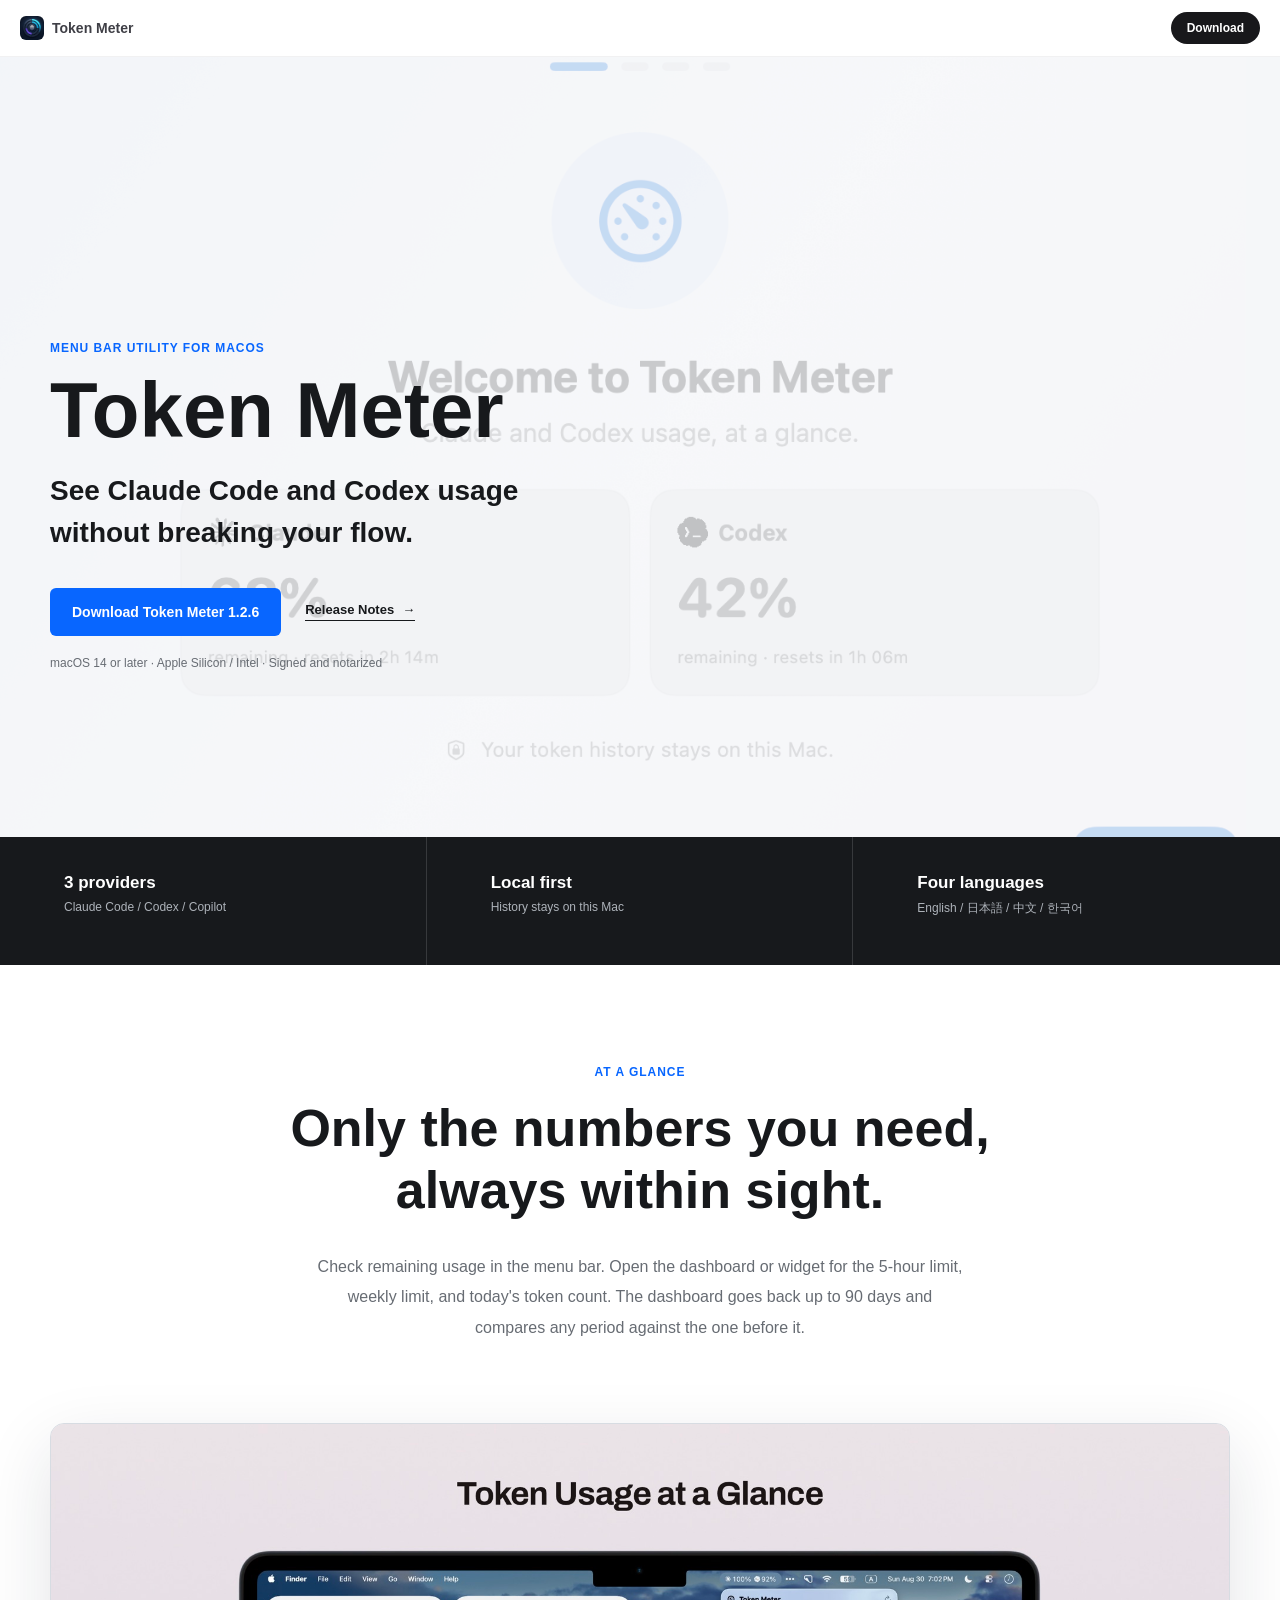
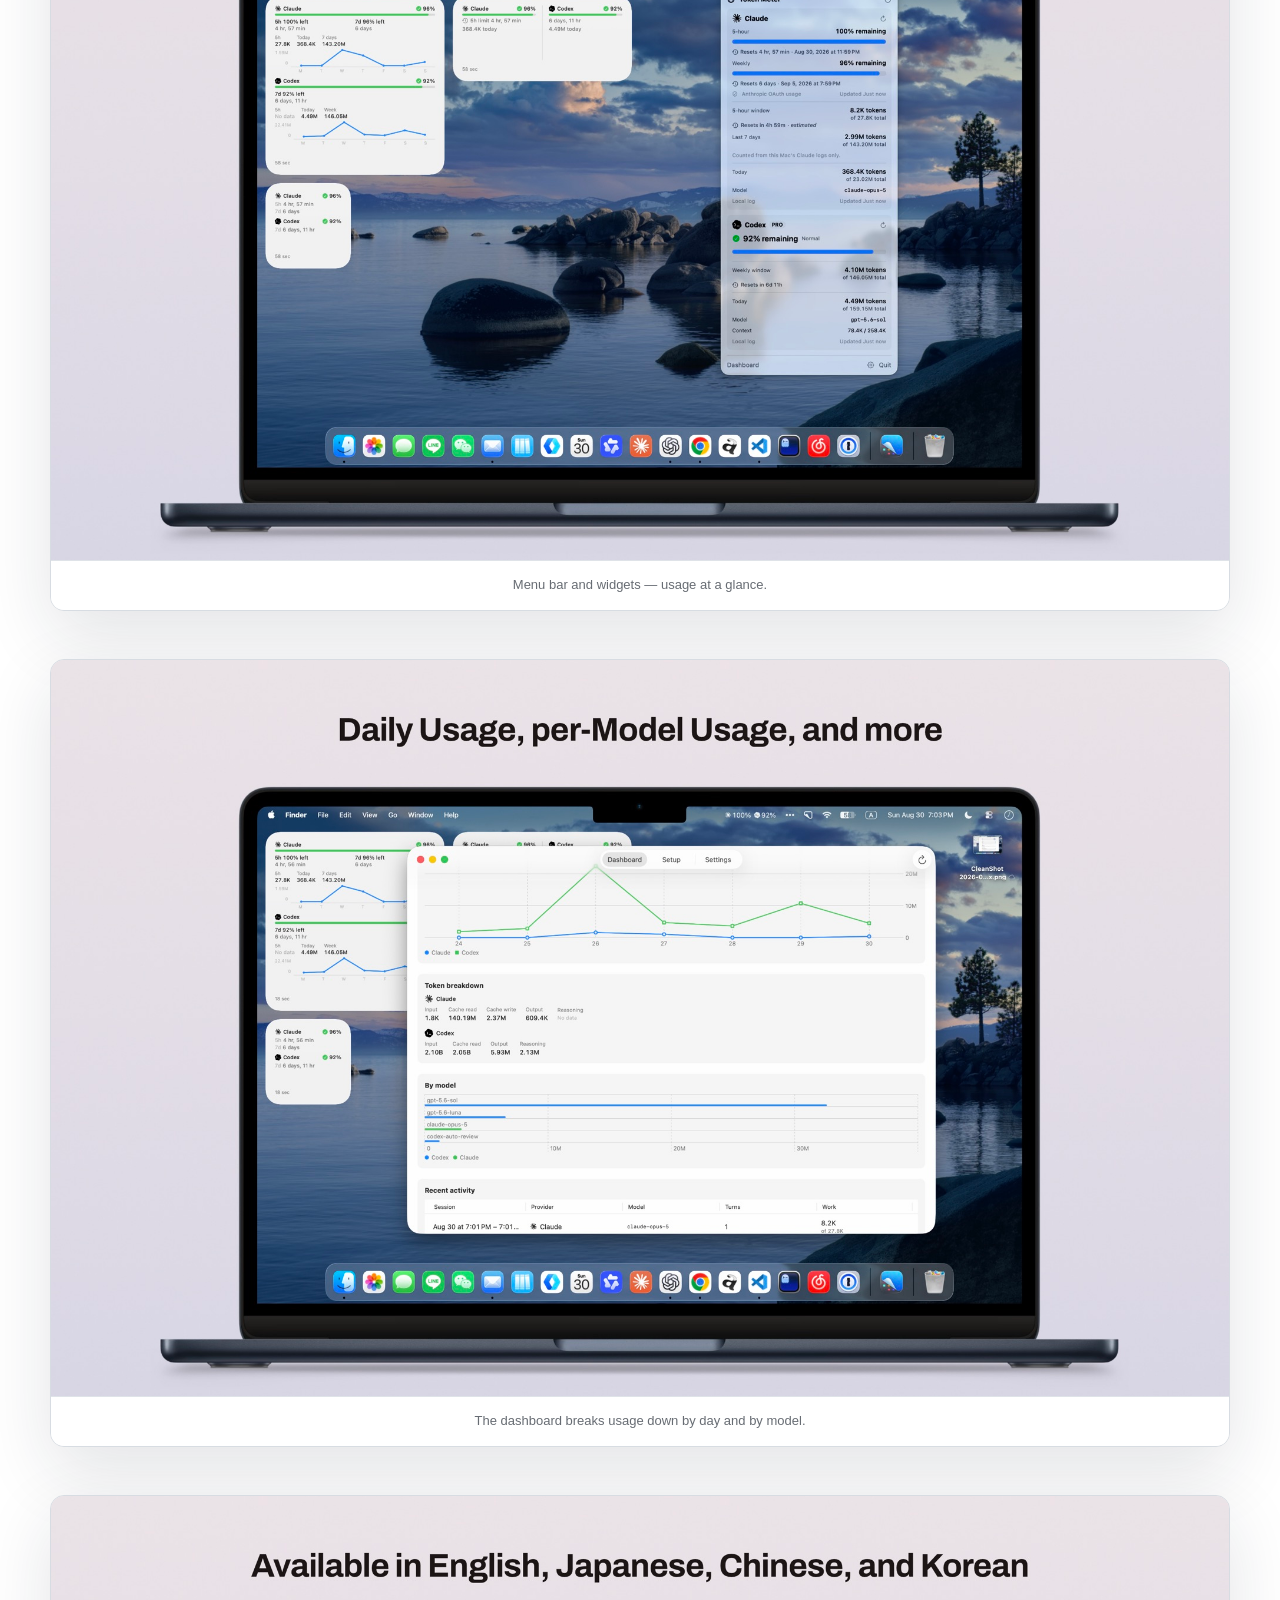
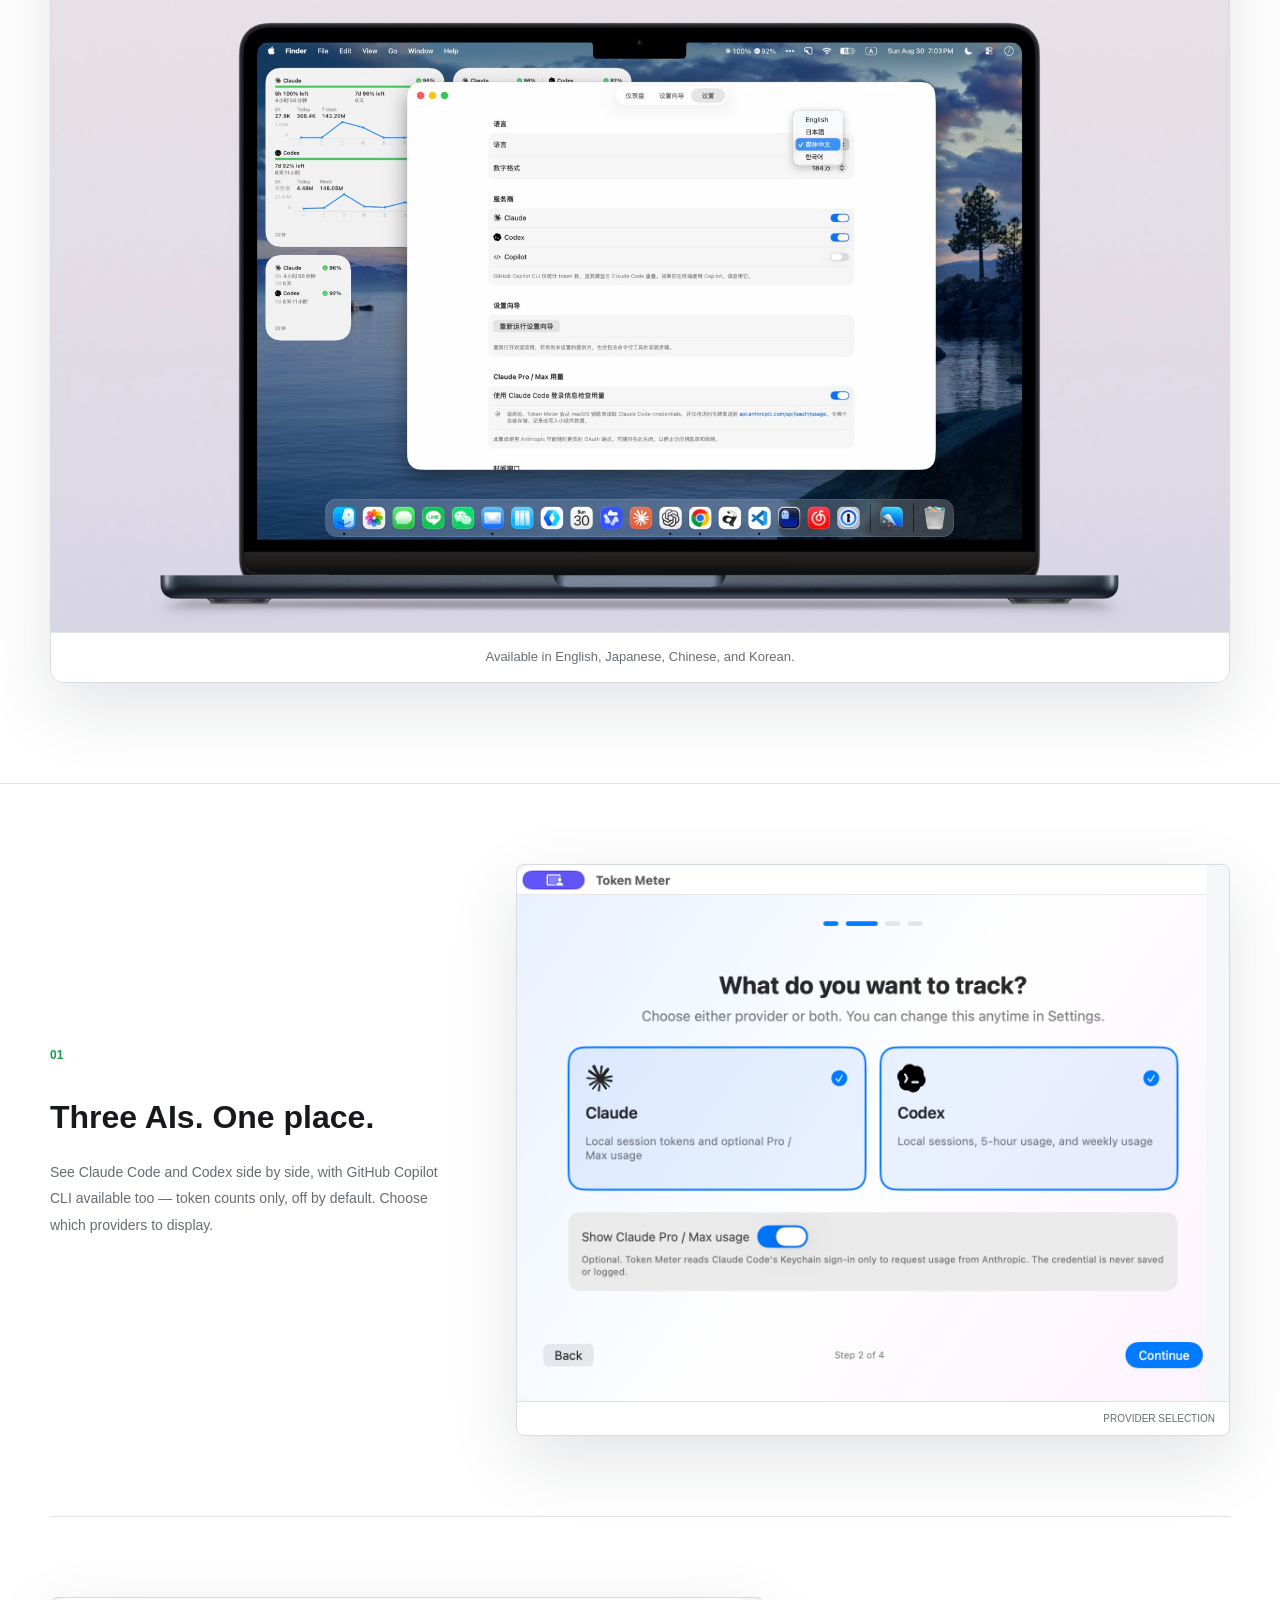
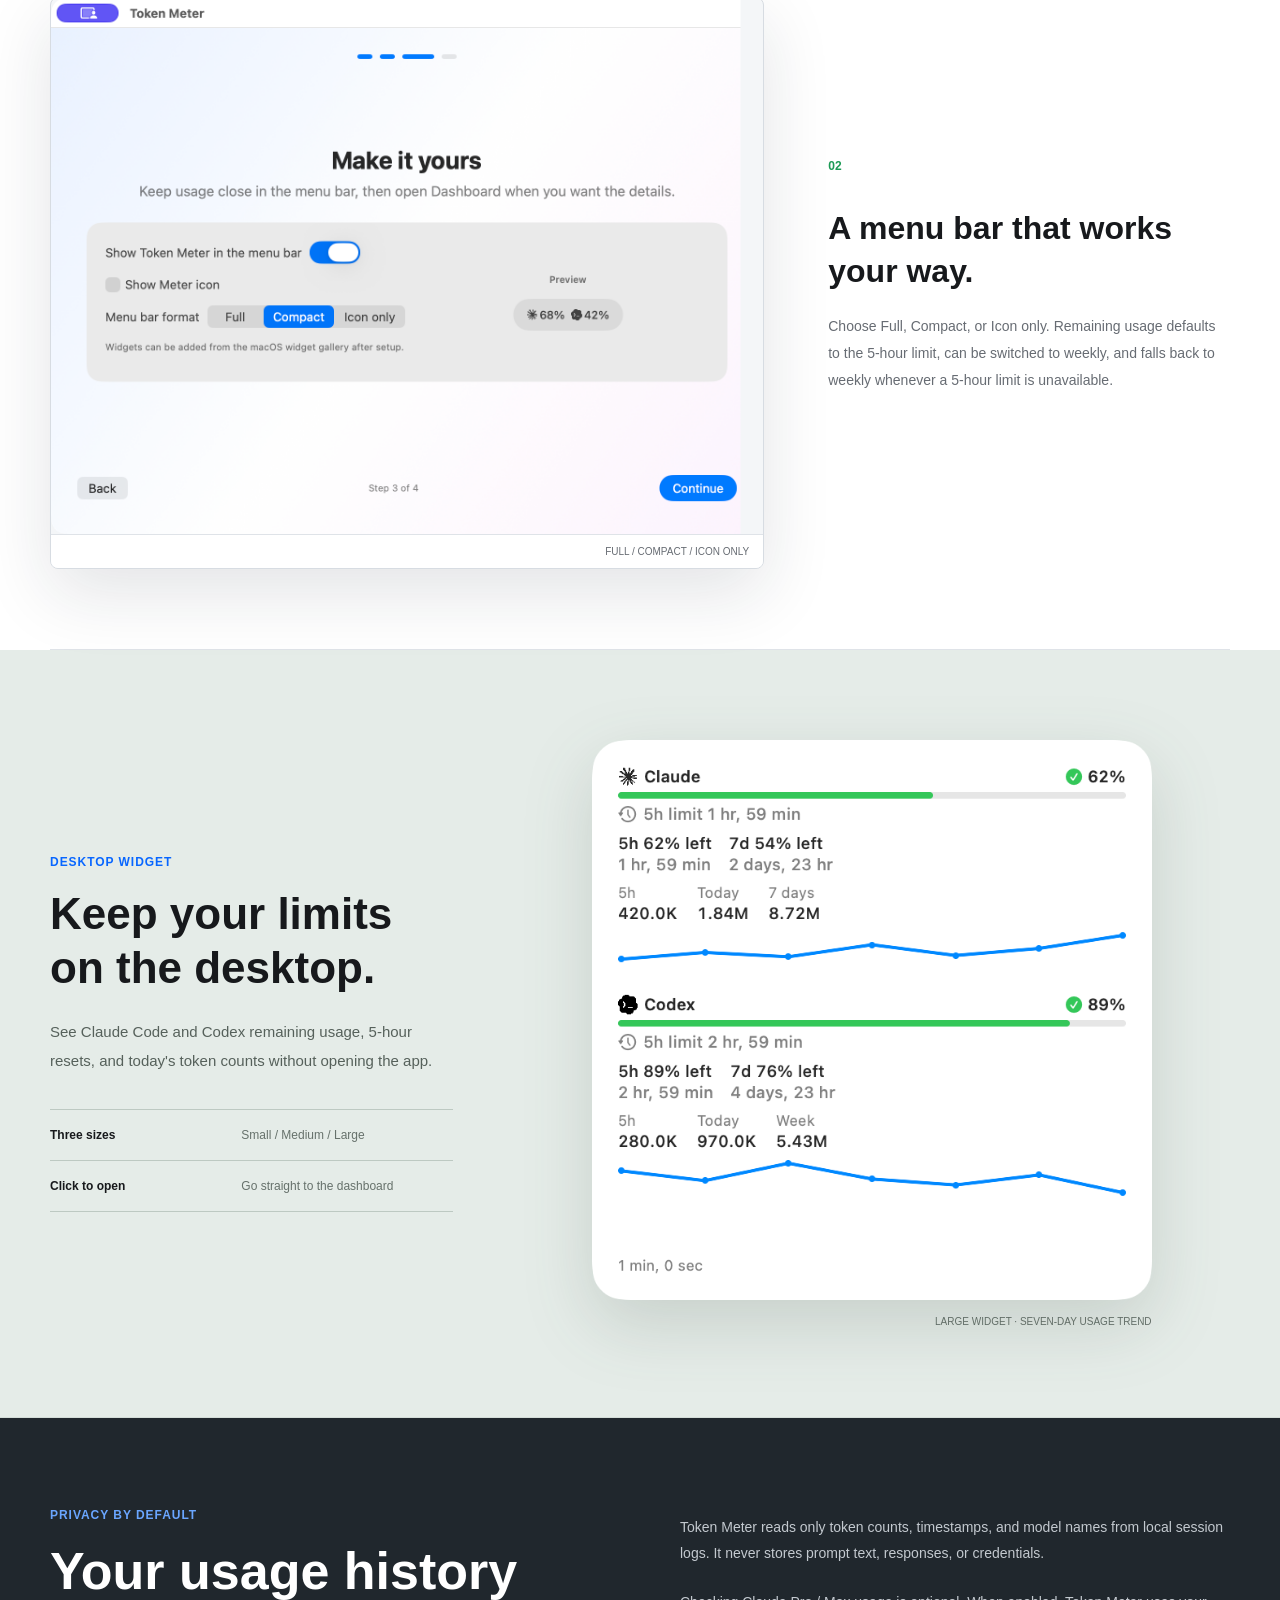
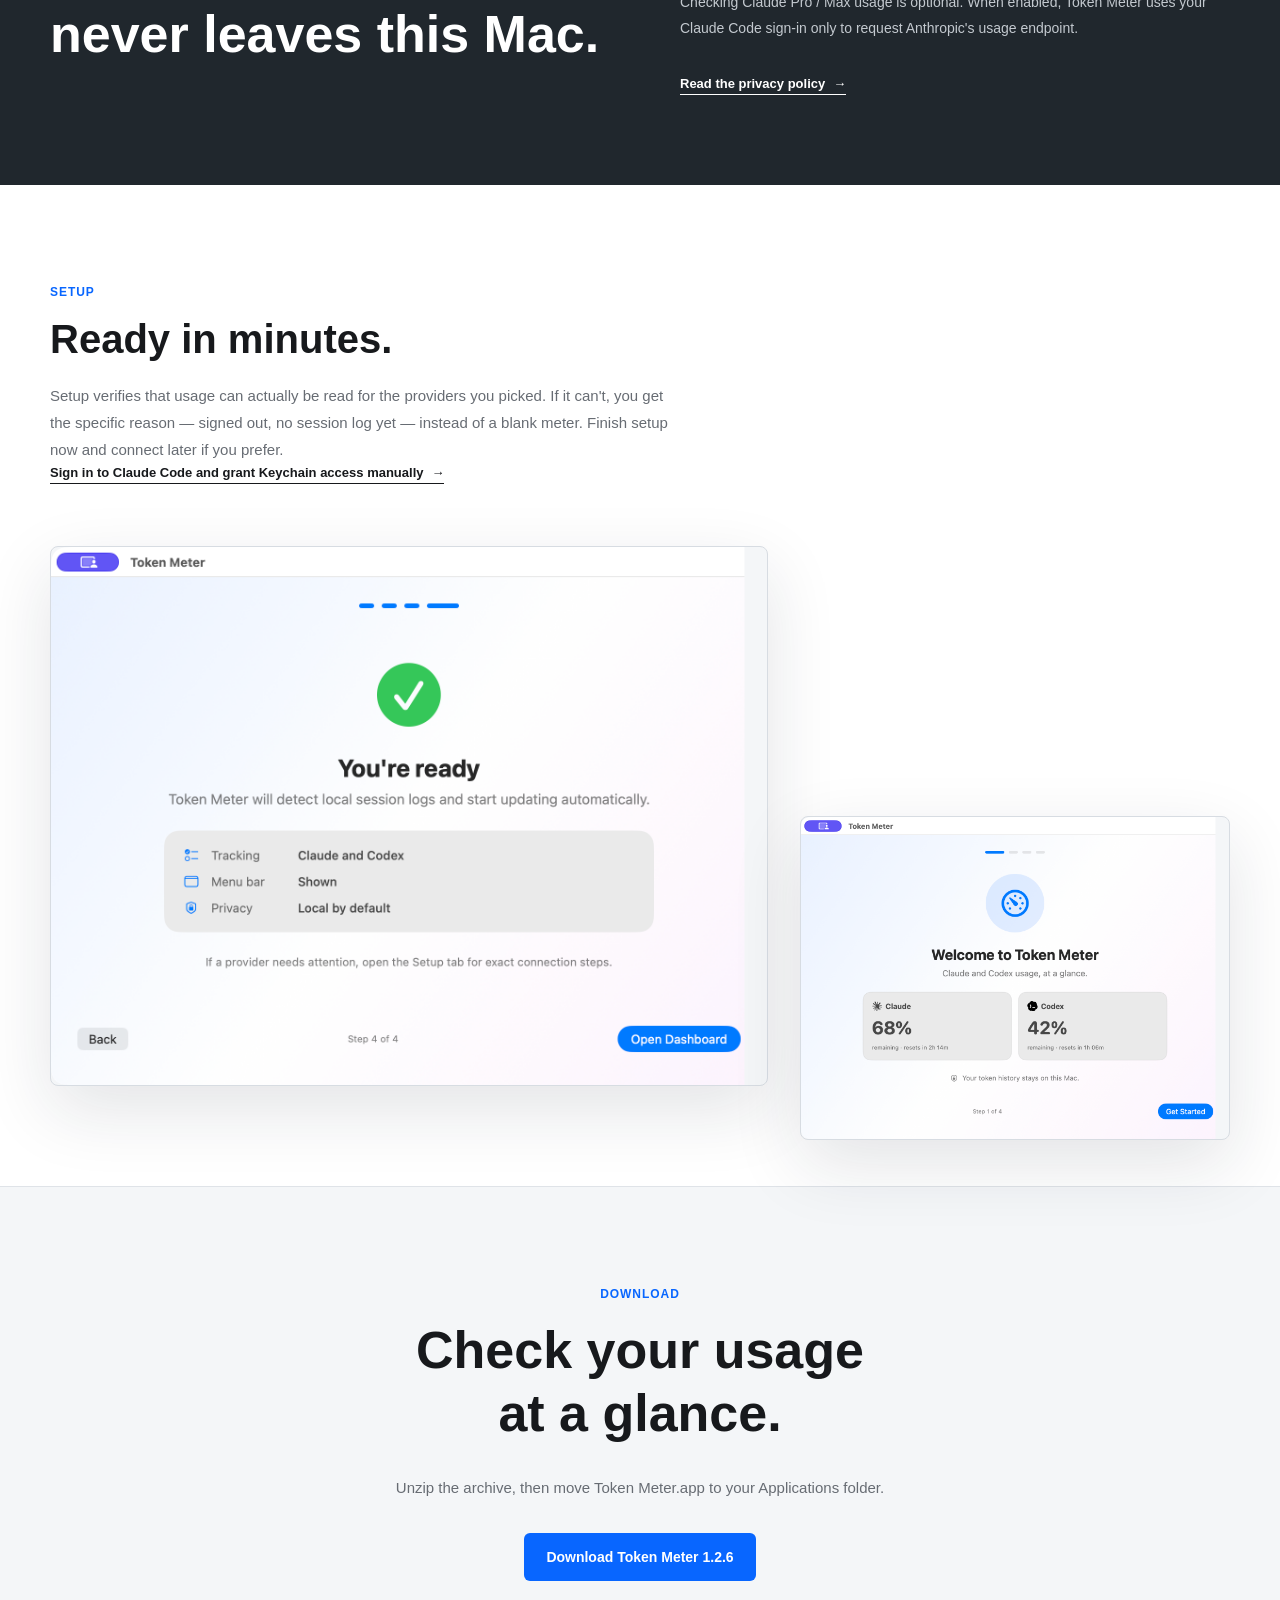
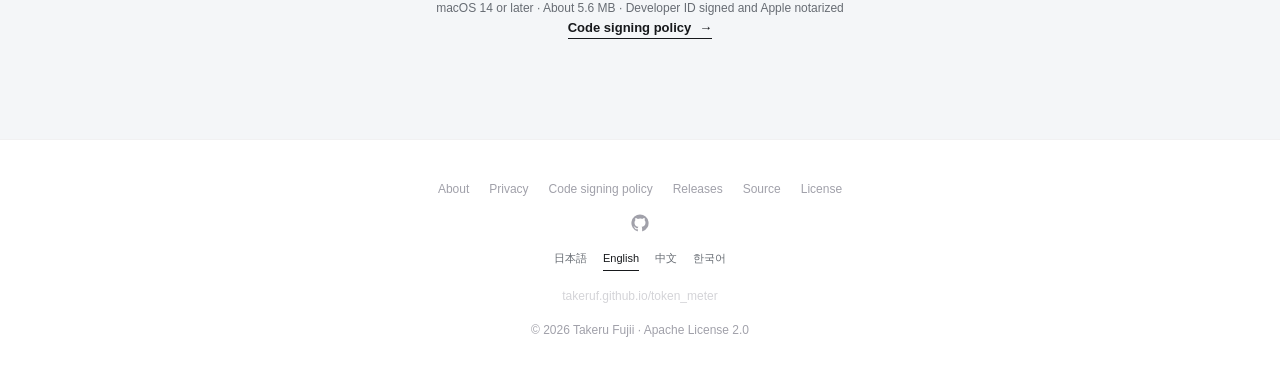
==== docs/index.html @ d052eaea "Added new screenshots and updated documentation." ====
<!doctype html>
<html lang="ja">
<head>
  <meta charset="utf-8">
  <meta name="viewport" content="width=device-width, initial-scale=1">
  <meta name="description" content="Token Meterは、Claude CodeとCodexの利用状況をメニューバーとウィジェットで確認できるmacOSアプリです。" data-i18n-content="metaDescription">
  <meta name="theme-color" content="#f5f7f9">
  <meta property="og:title" content="Token Meter for macOS">
  <meta property="og:description" content="Claude CodeとCodexの残量を、作業を止めずに確認。" data-i18n-content="ogDescription">
  <meta property="og:type" content="website">
  <meta property="og:url" content="https://takeruf.github.io/token_meter/">
  <meta property="og:image" content="https://takeruf.github.io/token_meter/screenshots/promo-at-a-glance.jpg">
  <title>Token Meter - Claude CodeとCodexの利用状況をひと目で</title>
  <link rel="icon" href="assets/token-meter-icon.png">
  <link rel="apple-touch-icon" href="assets/token-meter-icon.png">
  <link rel="stylesheet" href="styles.css">
  <script src="localization.js?v=1.2.6-2" defer></script>
</head>
<body>
  <nav class="site-nav" aria-label="メインナビゲーション" data-i18n-aria-label="mainNavAria">
    <a class="site-brand" href="#top" aria-label="Token Meter トップへ" data-i18n-aria-label="topAria">
      <img src="assets/token-meter-icon.png" alt="" width="24" height="24">
      <span>Token Meter</span>
    </a>
    <a class="header-download" href="https://github.com/TakeruF/token_meter/releases/download/v1.2.6/TokenMeter-1.2.6.zip" data-i18n="navDownload">ダウンロード</a>
  </nav>

  <main id="top">
    <section class="hero" aria-labelledby="hero-title">
      <img
        class="hero-media"
        src="screenshots/onboarding-welcome.png"
        alt="ClaudeとCodexの残り利用可能量を表示するToken Meterの画面"
        data-i18n-alt="heroImageAlt"
        width="1520"
        height="1144"
      >
      <div class="hero-veil" aria-hidden="true"></div>
      <div class="hero-content">
        <p class="eyebrow" data-i18n="eyebrow">macOS メニューバーユーティリティ</p>
        <h1 id="hero-title">Token Meter</h1>
        <p class="hero-copy" data-i18n-html="heroCopy">Claude CodeとCodexの利用状況を、<br>作業を止めずに確認。</p>
        <div class="hero-actions">
          <a class="button button-primary" href="https://github.com/TakeruF/token_meter/releases/download/v1.2.6/TokenMeter-1.2.6.zip" data-i18n="downloadVersion">Token Meter 1.2.6をダウンロード</a>
          <a class="text-link" href="releases.html"><span data-i18n="viewReleases">リリースノートを見る</span> <span aria-hidden="true">→</span></a>
        </div>
        <p class="release-meta" data-i18n="heroReleaseMeta">macOS 14以降 · Apple Silicon / Intel · 署名・公証済み</p>
      </div>
    </section>

    <section class="summary-band" aria-label="Token Meterの概要" data-i18n-aria-label="summaryAria">
      <div>
        <strong data-i18n="providersTitle">3プロバイダー</strong>
        <span>Claude Code / Codex / Copilot</span>
      </div>
      <div>
        <strong data-i18n="localTitle">ローカルファースト</strong>
        <span data-i18n="localBody">履歴はこのMacに保存</span>
      </div>
      <div>
        <strong data-i18n="nativeTitle">4言語対応</strong>
        <span data-i18n="nativeBody">日本語 / English / 中文 / 한국어</span>
      </div>
    </section>

    <section class="intro" id="overview">
      <p class="section-label" data-i18n="introLabel">ひと目で確認</p>
      <h2 data-i18n-html="introTitle">必要な数字だけを、<br>いつでも見える場所に。</h2>
      <p data-i18n="introBody">メニューバーでは残量をすばやく確認。詳しく見たいときはダッシュボードとウィジェットから、5時間枠、週次枠、今日のトークン数を追えます。ダッシュボードは最長90日間の推移と、前日・前7日・前30日・前90日との比較にも対応します。</p>
    </section>

    <section class="promo-strip" aria-label="Token Meterの画面" data-i18n-aria-label="promoAria">
      <figure class="promo-shot">
        <img src="screenshots/promo-at-a-glance.jpg" alt="メニューバーのポップオーバーと3サイズのウィジェットでClaudeとCodexの残量を表示するMac" data-i18n-alt="promoGlanceAlt" width="2000" height="1250" loading="lazy" decoding="async">
        <figcaption data-i18n="promoGlanceCaption">メニューバーとウィジェットで、残量をひと目で。</figcaption>
      </figure>
      <figure class="promo-shot">
        <img src="screenshots/promo-dashboard.jpg" alt="日別の推移、トークン内訳、モデル別使用量を表示するToken Meterのダッシュボード" data-i18n-alt="promoDashboardAlt" width="2000" height="1250" loading="lazy" decoding="async">
        <figcaption data-i18n="promoDashboardCaption">ダッシュボードで、日別・モデル別の内訳まで。</figcaption>
      </figure>
      <figure class="promo-shot">
        <img src="screenshots/promo-languages.jpg" alt="英語・日本語・中国語・韓国語を選べるToken Meterの設定画面" data-i18n-alt="promoLanguagesAlt" width="2000" height="1250" loading="lazy" decoding="async">
        <figcaption data-i18n="promoLanguagesCaption">日本語 / English / 中文 / 한국어に対応。</figcaption>
      </figure>
    </section>

    <section class="showcase" aria-label="アプリ画面と機能" data-i18n-aria-label="showcaseAria">
      <article class="feature-row">
        <div class="feature-copy">
          <p class="feature-number">01</p>
          <h3 data-i18n="featureOneTitle">3つのAIを、同じ場所で。</h3>
          <p data-i18n="featureOneBody">Claude CodeとCodexを並べて表示。GitHub Copilot CLIにも対応します（トークン数のみの集計、デフォルトはオフ）。使うプロバイダーだけを選べます。</p>
        </div>
        <figure class="product-shot">
          <img src="screenshots/onboarding-providers.png" alt="ClaudeとCodexを選択するプロバイダー設定画面" data-i18n-alt="providersImageAlt" width="1520" height="1144">
          <figcaption data-i18n="providersCaption">プロバイダー選択</figcaption>
        </figure>
      </article>

      <article class="feature-row feature-row-reverse">
        <div class="feature-copy">
          <p class="feature-number">02</p>
          <h3 data-i18n="featureTwoTitle">メニューバーは、あなたの見やすさで。</h3>
          <p data-i18n="featureTwoBody">Full、Compact、Icon onlyから選択。残量は5時間枠を基本に、週次枠へ切り替えられます。5時間枠が提供されていない場合は週次枠を自動表示します。</p>
        </div>
        <figure class="product-shot">
          <img src="screenshots/onboarding-display.png" alt="メニューバーの表示形式を選択する画面" data-i18n-alt="displayImageAlt" width="1520" height="1144">
          <figcaption data-i18n="displayCaption">Full / Compact / アイコンのみ</figcaption>
        </figure>
      </article>
    </section>

    <section class="widget-promo" id="widget" aria-labelledby="widget-title">
      <div class="widget-promo-inner">
        <div class="widget-promo-copy">
          <p class="section-label" data-i18n="widgetLabel">デスクトップウィジェット</p>
          <h2 id="widget-title" data-i18n-html="widgetTitle">残量を、<br>デスクトップの<br>定位置に。</h2>
          <p data-i18n="widgetBody">Claude CodeとCodexの残量、5時間枠のリセット、今日のトークン数を、アプリを開かずに確認できます。</p>
          <dl class="widget-points">
            <div>
              <dt data-i18n="widgetSizesTitle">3つのサイズ</dt>
              <dd data-i18n="widgetSizesBody">Small / Medium / Large</dd>
            </div>
            <div>
              <dt data-i18n="widgetOpenTitle">クリックで開く</dt>
              <dd data-i18n="widgetOpenBody">そのままダッシュボードへ</dd>
            </div>
          </dl>
        </div>

        <figure class="widget-shot">
          <img src="screenshots/widget-large.png" alt="ClaudeとCodexの利用状況を折れ線グラフで表示するToken Meterウィジェット" data-i18n-alt="widgetImageAlt" width="688" height="688">
          <figcaption data-i18n="widgetCaption">Largeウィジェット · 7日間の利用推移</figcaption>
        </figure>
      </div>
    </section>

    <section class="privacy-band" id="privacy">
      <div class="privacy-heading">
        <p class="section-label" data-i18n="privacyLabel">初期設定からプライバシー重視</p>
        <h2 data-i18n-html="privacyTitle">使用履歴は、<br>このMacから出さない。</h2>
      </div>
      <div class="privacy-details">
        <p data-i18n="privacyBodyOne">ローカルのセッションログから、トークン数・日時・モデル名だけを集計します。プロンプト本文や応答本文、認証情報は保存しません。</p>
        <p data-i18n="privacyBodyTwo">Claude Pro / Maxの残量確認は任意です。有効にした場合のみ、Claude Codeのサインイン情報を使ってAnthropicの使用量エンドポイントへ問い合わせます。</p>
        <a class="text-link light" href="https://github.com/TakeruF/token_meter/blob/main/docs/privacy.md" target="_blank" rel="noreferrer"><span data-i18n="privacyLink">プライバシーポリシーを読む</span> <span aria-hidden="true">→</span></a>
      </div>
    </section>

    <section class="gallery" aria-labelledby="gallery-title">
      <div class="gallery-heading">
        <p class="section-label" data-i18n="setupLabel">セットアップ</p>
        <h2 id="gallery-title" data-i18n="setupTitle">数分で準備完了。</h2>
        <p class="gallery-copy" data-i18n="setupBody">初期設定では、選んだプロバイダーの使用量を実際に読み取れるかまで確認します。読み取れない場合は、未ログインやセッションログ未作成など、直すべき点を具体的に表示。今は設定を終えて、あとから接続しても構いません。</p>
        <a class="text-link" href="https://github.com/TakeruF/token_meter/blob/main/docs/claude-sign-in.md" target="_blank" rel="noreferrer"><span data-i18n="setupManualLink">Claude Codeのサインインとキーチェーン許可を手動で行う</span> <span aria-hidden="true">→</span></a>
      </div>
      <figure class="gallery-shot gallery-shot-wide">
        <img src="screenshots/onboarding-ready.png" alt="初期設定の完了を示すToken Meterの画面" data-i18n-alt="readyImageAlt" width="1520" height="1144">
      </figure>
      <figure class="gallery-shot gallery-shot-detail">
        <img src="screenshots/onboarding-welcome.png" alt="ClaudeとCodexの残量を表示する初期画面" data-i18n-alt="welcomeImageAlt" width="1520" height="1144">
      </figure>
    </section>

    <section class="download-section" id="download">
      <p class="section-label" data-i18n="downloadLabel">ダウンロード</p>
      <h2 data-i18n-html="downloadTitle">一目で<br>残量確認を。</h2>
      <p class="download-copy" data-i18n="downloadBody">ZIPを展開し、Token Meter.appをアプリケーションフォルダへ移動してください。</p>
      <a class="button button-primary" href="https://github.com/TakeruF/token_meter/releases/download/v1.2.6/TokenMeter-1.2.6.zip" data-i18n="downloadVersion">Token Meter 1.2.6をダウンロード</a>
      <p class="release-meta" data-i18n="downloadMeta">macOS 14以降 · 約5.6 MB · Developer ID署名・Apple公証済み</p>
      <a class="text-link" href="https://github.com/TakeruF/token_meter/blob/main/CODE_SIGNING.md" target="_blank" rel="noreferrer">Code signing policy <span aria-hidden="true">→</span></a>
    </section>
  </main>

  <footer class="site-footer">
    <div class="footer-inner">
      <nav class="footer-links" aria-label="フッターナビゲーション">
        <a href="#top">About</a>
        <a href="https://github.com/TakeruF/token_meter/blob/main/docs/privacy.md" target="_blank" rel="noreferrer" data-i18n="footerPrivacy">プライバシー</a>
        <a href="https://github.com/TakeruF/token_meter/blob/main/CODE_SIGNING.md" target="_blank" rel="noreferrer">Code signing policy</a>
        <a href="https://github.com/TakeruF/token_meter/releases" target="_blank" rel="noreferrer" data-i18n="footerReleases">リリース</a>
        <a href="https://github.com/TakeruF/token_meter" target="_blank" rel="noreferrer" data-i18n="footerSource">ソースコード</a>
        <a href="https://github.com/TakeruF/token_meter/blob/main/LICENSE" target="_blank" rel="noreferrer" data-i18n="footerLicense">ライセンス</a>
      </nav>
      <div class="footer-icons">
        <a href="https://github.com/TakeruF/token_meter" target="_blank" rel="noreferrer" aria-label="GitHub">
          <svg width="18" height="18" viewBox="0 0 24 24" fill="currentColor" aria-hidden="true">
            <path d="M12 .7a11.5 11.5 0 0 0-3.64 22.4c.58.1.79-.25.79-.56v-2.22c-3.22.7-3.9-1.37-3.9-1.37-.53-1.34-1.29-1.7-1.29-1.7-1.05-.72.08-.7.08-.7 1.17.08 1.78 1.2 1.78 1.2 1.04 1.78 2.72 1.27 3.38.97.1-.75.4-1.27.74-1.56-2.57-.29-5.27-1.28-5.27-5.68 0-1.26.45-2.28 1.19-3.09-.12-.29-.52-1.46.11-3.05 0 0 .97-.31 3.16 1.18A10.9 10.9 0 0 1 12 6.13c.98 0 1.95.13 2.86.39 2.2-1.49 3.16-1.18 3.16-1.18.63 1.59.23 2.76.11 3.05.74.81 1.19 1.83 1.19 3.09 0 4.41-2.71 5.38-5.29 5.67.42.36.79 1.06.79 2.14v3.25c0 .31.21.67.8.56A11.5 11.5 0 0 0 12 .7Z"></path>
          </svg>
        </a>
      </div>
      <div class="language-switcher" role="group" aria-label="言語を選択" data-i18n-aria-label="languageAria">
        <button type="button" lang="ja" data-language="ja" aria-pressed="true">日本語</button>
        <button type="button" lang="en" data-language="en" aria-pressed="false">English</button>
        <button type="button" lang="zh-CN" data-language="zh-CN" aria-pressed="false">中文</button>
        <button type="button" lang="ko" data-language="ko" aria-pressed="false">한국어</button>
      </div>
      <p class="footer-domain">takeruf.github.io/token_meter</p>
      <p class="footer-copyright">© 2026 Takeru Fujii · Apache License 2.0</p>
    </div>
  </footer>
</body>
</html>
---- docs/styles.css ----
:root {
  color-scheme: light;
  --ink: #17191c;
  --muted: #676c73;
  --line: #dfe3e8;
  --paper: #ffffff;
  --surface: #f4f6f8;
  --accent: #0866ff;
  --accent-hover: #0055dc;
  --green: #1c9a55;
  --max: 1180px;
}

* {
  box-sizing: border-box;
}

html {
  scroll-behavior: smooth;
  overflow-x: hidden;
}

body {
  margin: 0;
  overflow-x: hidden;
  color: var(--ink);
  background: var(--paper);
  font-family: -apple-system, BlinkMacSystemFont, "Helvetica Neue", "Hiragino Sans", sans-serif;
  letter-spacing: 0;
  -webkit-font-smoothing: antialiased;
}

a {
  color: inherit;
  text-decoration: none;
}

img {
  display: block;
  max-width: 100%;
}

.site-nav {
  position: sticky;
  z-index: 40;
  top: 0;
  display: flex;
  width: 100%;
  align-items: center;
  justify-content: space-between;
  min-height: 57px;
  padding: 12px 20px;
  background: rgba(255, 255, 255, 0.8);
  border-bottom: 1px solid #f1f1f2;
  backdrop-filter: blur(16px);
  -webkit-backdrop-filter: blur(16px);
}

.site-brand {
  display: inline-flex;
  align-items: center;
  gap: 8px;
  color: #3f3f46;
  font-size: 14px;
  font-weight: 650;
  line-height: 1;
  min-width: 0;
  transition: color 160ms ease;
}

.site-brand:hover {
  color: #18181b;
}

.site-brand img {
  width: 24px;
  height: 24px;
  border-radius: 6px;
}

.header-download {
  display: inline-flex;
  align-items: center;
  justify-content: center;
  min-height: 32px;
  padding: 6px 16px;
  color: #fff;
  background: #18181b;
  border-radius: 999px;
  font-size: 12px;
  font-weight: 650;
  line-height: 1;
  flex: 0 0 auto;
  transition: background-color 160ms ease, transform 160ms ease;
}

.header-download:hover {
  background: #27272a;
}

.header-download:active {
  transform: scale(0.97);
}

.header-download:focus-visible {
  outline: 2px solid var(--accent);
  outline-offset: 3px;
}

.hero {
  position: relative;
  height: min(780px, calc(100svh - 44px));
  overflow: hidden;
  background: var(--surface);
}

.hero-media {
  position: absolute;
  inset: 0;
  width: 100%;
  height: 100%;
  object-fit: cover;
  object-position: center;
  filter: saturate(0.8) contrast(0.96);
  transform: scale(1.01);
}

.hero-veil {
  position: absolute;
  inset: 0;
  background: rgba(246, 248, 250, 0.78);
}

.hero-content {
  position: relative;
  z-index: 2;
  display: flex;
  width: min(calc(100% - 48px), var(--max));
  height: 100%;
  margin: 0 auto;
  padding-top: 120px;
  flex-direction: column;
  justify-content: center;
  align-items: flex-start;
}

.eyebrow,
.section-label {
  margin: 0 0 18px;
  color: var(--accent);
  font-size: 12px;
  font-weight: 750;
  letter-spacing: 0.08em;
  text-transform: uppercase;
}

h1,
h2,
h3,
p {
  margin-top: 0;
}

h1 {
  max-width: 780px;
  margin-bottom: 22px;
  font-size: 78px;
  line-height: 0.96;
  letter-spacing: 0;
}

.hero-copy {
  max-width: 680px;
  margin-bottom: 34px;
  font-size: 28px;
  font-weight: 560;
  line-height: 1.5;
}

.hero-actions {
  display: flex;
  align-items: center;
  gap: 24px;
}

.button {
  display: inline-flex;
  min-height: 48px;
  align-items: center;
  justify-content: center;
  padding: 0 22px;
  border-radius: 6px;
  font-size: 14px;
  font-weight: 700;
  transition: background-color 160ms ease, transform 160ms ease;
}

.button-primary {
  color: white;
  background: var(--accent);
}

.button-primary:hover {
  background: var(--accent-hover);
  transform: translateY(-1px);
}

.text-link {
  display: inline-flex;
  align-items: center;
  gap: 8px;
  color: var(--ink);
  font-size: 13px;
  font-weight: 700;
  border-bottom: 1px solid currentColor;
  padding-bottom: 3px;
}

.text-link:hover {
  color: var(--accent);
}

.release-meta {
  margin: 18px 0 0;
  color: var(--muted);
  font-size: 12px;
  line-height: 1.6;
}

.summary-band {
  display: grid;
  grid-template-columns: repeat(3, 1fr);
  color: white;
  background: var(--ink);
}

.summary-band > div {
  min-height: 128px;
  padding: 36px 5vw;
  border-right: 1px solid rgba(255, 255, 255, 0.14);
}

.summary-band > div:last-child {
  border-right: 0;
}

.summary-band strong,
.summary-band span {
  display: block;
}

.summary-band strong {
  margin-bottom: 7px;
  font-size: 17px;
}

.summary-band span {
  color: #aeb3ba;
  font-size: 12px;
}

.intro {
  width: min(calc(100% - 48px), 880px);
  margin: 0 auto;
  padding: 100px 0 80px;
  text-align: center;
}

.intro h2,
.privacy-band h2,
.download-section h2 {
  margin-bottom: 30px;
  font-size: 52px;
  line-height: 1.2;
  letter-spacing: 0;
}

.intro > p:last-child {
  max-width: 650px;
  margin: 0 auto;
  color: var(--muted);
  font-size: 16px;
  line-height: 1.9;
}

.promo-strip {
  display: grid;
  gap: 48px;
  width: min(calc(100% - 48px), var(--max));
  margin: 0 auto;
  padding: 0 0 100px;
}

.promo-shot {
  overflow: hidden;
  border: 1px solid #d7dce2;
  border-radius: 14px;
  background: var(--surface);
  box-shadow: 0 24px 70px rgba(25, 35, 48, 0.12);
}

.promo-shot img {
  width: 100%;
  height: auto;
}

.promo-shot figcaption {
  padding: 14px 18px;
  color: var(--muted);
  background: white;
  border-top: 1px solid var(--line);
  font-size: 13px;
  line-height: 1.6;
  text-align: center;
}

.showcase {
  border-top: 1px solid var(--line);
}

.feature-row {
  display: grid;
  grid-template-columns: minmax(240px, 0.72fr) minmax(0, 1.28fr);
  gap: 64px;
  align-items: center;
  width: min(calc(100% - 48px), var(--max));
  margin: 0 auto;
  padding: 80px 0;
  border-bottom: 1px solid var(--line);
}

.feature-row-reverse {
  grid-template-columns: minmax(0, 1.28fr) minmax(240px, 0.72fr);
}

.feature-row-reverse .feature-copy {
  grid-column: 2;
  grid-row: 1;
}

.feature-row-reverse .product-shot {
  grid-column: 1;
  grid-row: 1;
}

.feature-number {
  margin-bottom: 34px;
  color: var(--green);
  font-size: 12px;
  font-weight: 800;
}

.feature-copy h3 {
  margin-bottom: 20px;
  font-size: 32px;
  line-height: 1.35;
  letter-spacing: 0;
}

.feature-copy > p:last-child {
  color: var(--muted);
  font-size: 14px;
  line-height: 1.9;
}

figure {
  margin: 0;
}

.product-shot,
.gallery-shot {
  overflow: hidden;
  border: 1px solid #d7dce2;
  border-radius: 8px;
  background: var(--surface);
  box-shadow: 0 24px 70px rgba(25, 35, 48, 0.12);
}

.product-shot img,
.gallery-shot img {
  width: 100%;
  height: auto;
}

.product-shot figcaption {
  padding: 11px 14px;
  color: var(--muted);
  background: white;
  border-top: 1px solid var(--line);
  font-size: 10px;
  text-align: right;
  text-transform: uppercase;
}

.widget-promo {
  padding: 90px max(24px, calc((100vw - var(--max)) / 2));
  background: #e5ece8;
  border-bottom: 1px solid #d4ddd8;
}

.widget-promo-inner {
  display: grid;
  grid-template-columns: minmax(260px, 0.72fr) minmax(0, 1.28fr);
  gap: 60px;
  align-items: center;
  max-width: var(--max);
  margin: 0 auto;
}

.widget-promo-copy h2 {
  margin-bottom: 24px;
  font-size: 44px;
  line-height: 1.22;
}

.widget-promo-copy > p:not(.section-label) {
  margin-bottom: 34px;
  color: #56615b;
  font-size: 15px;
  line-height: 1.9;
}

.widget-points {
  margin: 0;
  border-top: 1px solid #bdc9c2;
}

.widget-points > div {
  display: grid;
  grid-template-columns: 0.9fr 1.1fr;
  gap: 18px;
  padding: 16px 0;
  border-bottom: 1px solid #bdc9c2;
}

.widget-points dt,
.widget-points dd {
  margin: 0;
  font-size: 12px;
  line-height: 1.5;
}

.widget-points dt {
  font-weight: 750;
}

.widget-points dd {
  color: #66716b;
}

.widget-shot {
  width: min(100%, 560px);
  justify-self: center;
}

.widget-shot img {
  display: block;
  width: 100%;
  height: auto;
  filter: drop-shadow(0 24px 34px rgba(44, 61, 52, 0.16));
}

.widget-shot figcaption {
  margin-top: 16px;
  color: #66716b;
  font-size: 10px;
  text-align: right;
  text-transform: uppercase;
}

.privacy-band {
  display: grid;
  grid-template-columns: 1fr 1fr;
  gap: 80px;
  padding: 90px max(24px, calc((100vw - var(--max)) / 2));
  color: white;
  background: #20272d;
}

.privacy-band .section-label {
  color: #6aa6ff;
}

.privacy-details {
  align-self: end;
}

.privacy-details p {
  margin-bottom: 22px;
  color: #c3c9cf;
  font-size: 14px;
  line-height: 1.9;
}

.text-link.light {
  margin-top: 12px;
  color: white;
}

.gallery {
  position: relative;
  display: grid;
  grid-template-columns: 1.25fr 0.75fr;
  gap: 32px;
  width: min(calc(100% - 48px), var(--max));
  margin: 0 auto;
  padding: 100px 0;
}

.gallery-heading {
  grid-column: 1 / -1;
  margin-bottom: 30px;
}

.gallery-heading h2 {
  margin: 0;
  font-size: 40px;
}

.gallery-copy {
  max-width: 620px;
  margin: 20px 0 0;
  color: var(--muted);
  font-size: 15px;
  line-height: 1.8;
}

.gallery-shot-detail {
  align-self: end;
  margin-bottom: -54px;
}

.download-section {
  padding: 100px 24px;
  text-align: center;
  background: var(--surface);
  border-top: 1px solid var(--line);
}

.download-copy {
  max-width: 560px;
  margin: 0 auto 32px;
  color: var(--muted);
  font-size: 15px;
  line-height: 1.8;
}

.site-footer {
  padding: 40px 24px;
  border-top: 1px solid #f1f1f2;
}

.footer-inner {
  display: flex;
  max-width: 448px;
  margin: 0 auto;
  flex-direction: column;
  align-items: center;
  gap: 16px;
  color: #a1a1aa;
  font-size: 12px;
  line-height: 1.5;
  text-align: center;
}

.footer-links {
  display: flex;
  flex-wrap: wrap;
  justify-content: center;
  column-gap: 20px;
  row-gap: 8px;
}

.footer-links a {
  transition: color 160ms ease;
}

.footer-links a:hover {
  color: #52525b;
}

.footer-icons {
  display: flex;
  align-items: center;
  gap: 16px;
}

.footer-icons a {
  display: inline-flex;
  color: #a1a1aa;
  transition: color 160ms ease;
}

.footer-icons a:hover {
  color: #52525b;
}

.language-switcher {
  display: flex;
  flex-wrap: wrap;
  align-items: center;
  justify-content: center;
  gap: 16px;
}

.language-switcher button {
  padding: 3px 0;
  color: var(--muted);
  background: transparent;
  border: 0;
  border-bottom: 1px solid transparent;
  border-radius: 0;
  font: inherit;
  font-size: 11px;
  line-height: 1.4;
  cursor: pointer;
}

.language-switcher button:hover,
.language-switcher button[aria-pressed="true"] {
  color: var(--ink);
  border-bottom-color: currentColor;
}

.language-switcher button:focus-visible {
  outline: 2px solid var(--accent);
  outline-offset: 4px;
}

.footer-domain {
  margin: 0;
  color: #d4d4d8;
}

.footer-copyright {
  margin: 0;
}

@media (max-width: 800px) {
  .hero {
    height: calc(100svh - 32px);
    max-height: 720px;
  }

  .hero-media {
    object-position: 60% center;
  }

  .hero-veil {
    background: rgba(246, 248, 250, 0.84);
  }

  .hero-content {
    width: calc(100% - 40px);
    padding-top: 84px;
  }

  h1 {
    font-size: 52px;
  }

  .hero-copy {
    font-size: 21px;
  }

  .hero-actions {
    align-items: flex-start;
    flex-direction: column;
    gap: 18px;
  }

  .summary-band {
    grid-template-columns: 1fr;
  }

  .summary-band > div {
    min-height: 94px;
    padding: 25px 24px;
    border-right: 0;
    border-bottom: 1px solid rgba(255, 255, 255, 0.14);
  }

  .summary-band > div:last-child {
    border-bottom: 0;
  }

  .intro {
    width: calc(100% - 40px);
    padding: 100px 0 90px;
    text-align: left;
  }

  .intro h2,
  .privacy-band h2,
  .download-section h2 {
    font-size: 36px;
  }

  .promo-strip {
    gap: 36px;
    width: calc(100% - 40px);
    padding-bottom: 90px;
  }

  .promo-shot figcaption {
    font-size: 12px;
  }

  .feature-row,
  .feature-row-reverse {
    grid-template-columns: 1fr;
    gap: 44px;
    width: calc(100% - 40px);
    padding: 84px 0;
  }

  .feature-row-reverse .feature-copy,
  .feature-row-reverse .product-shot {
    grid-column: 1;
    grid-row: auto;
  }

  .feature-row-reverse .feature-copy {
    order: 1;
  }

  .feature-row-reverse .product-shot {
    order: 2;
  }

  .feature-copy h3 {
    font-size: 28px;
  }

  .widget-promo {
    padding: 90px 20px;
  }

  .widget-promo-inner {
    grid-template-columns: 1fr;
    gap: 56px;
  }

  .widget-promo-copy {
    max-width: 620px;
  }

  .widget-promo-copy h2 {
    font-size: 36px;
  }

  .privacy-band {
    grid-template-columns: 1fr;
    gap: 42px;
    padding: 90px 20px;
  }

  .gallery {
    grid-template-columns: 1fr;
    width: calc(100% - 40px);
    padding: 100px 0;
  }

  .gallery-heading,
  .gallery-shot-wide,
  .gallery-shot-detail {
    grid-column: 1;
  }

  .gallery-shot-detail {
    margin: 0;
  }

  .download-section {
    padding: 100px 20px;
  }

  .language-switcher {
    gap: 14px;
  }
}

@media (max-width: 580px) {
  .site-nav {
    gap: 12px;
    padding-right: 16px;
    padding-left: 16px;
  }

  .header-download {
    padding-right: 12px;
    padding-left: 12px;
  }

  .widget-shot {
    width: min(100%, 430px);
  }
}

@media (max-width: 390px) {
  .button {
    width: 100%;
    padding: 0 14px;
    font-size: 13px;
  }

  h1 {
    font-size: 46px;
  }

  .hero-copy {
    font-size: 19px;
  }
}

@media (prefers-reduced-motion: reduce) {
  html {
    scroll-behavior: auto;
  }

  .button {
    transition: none;
  }
}
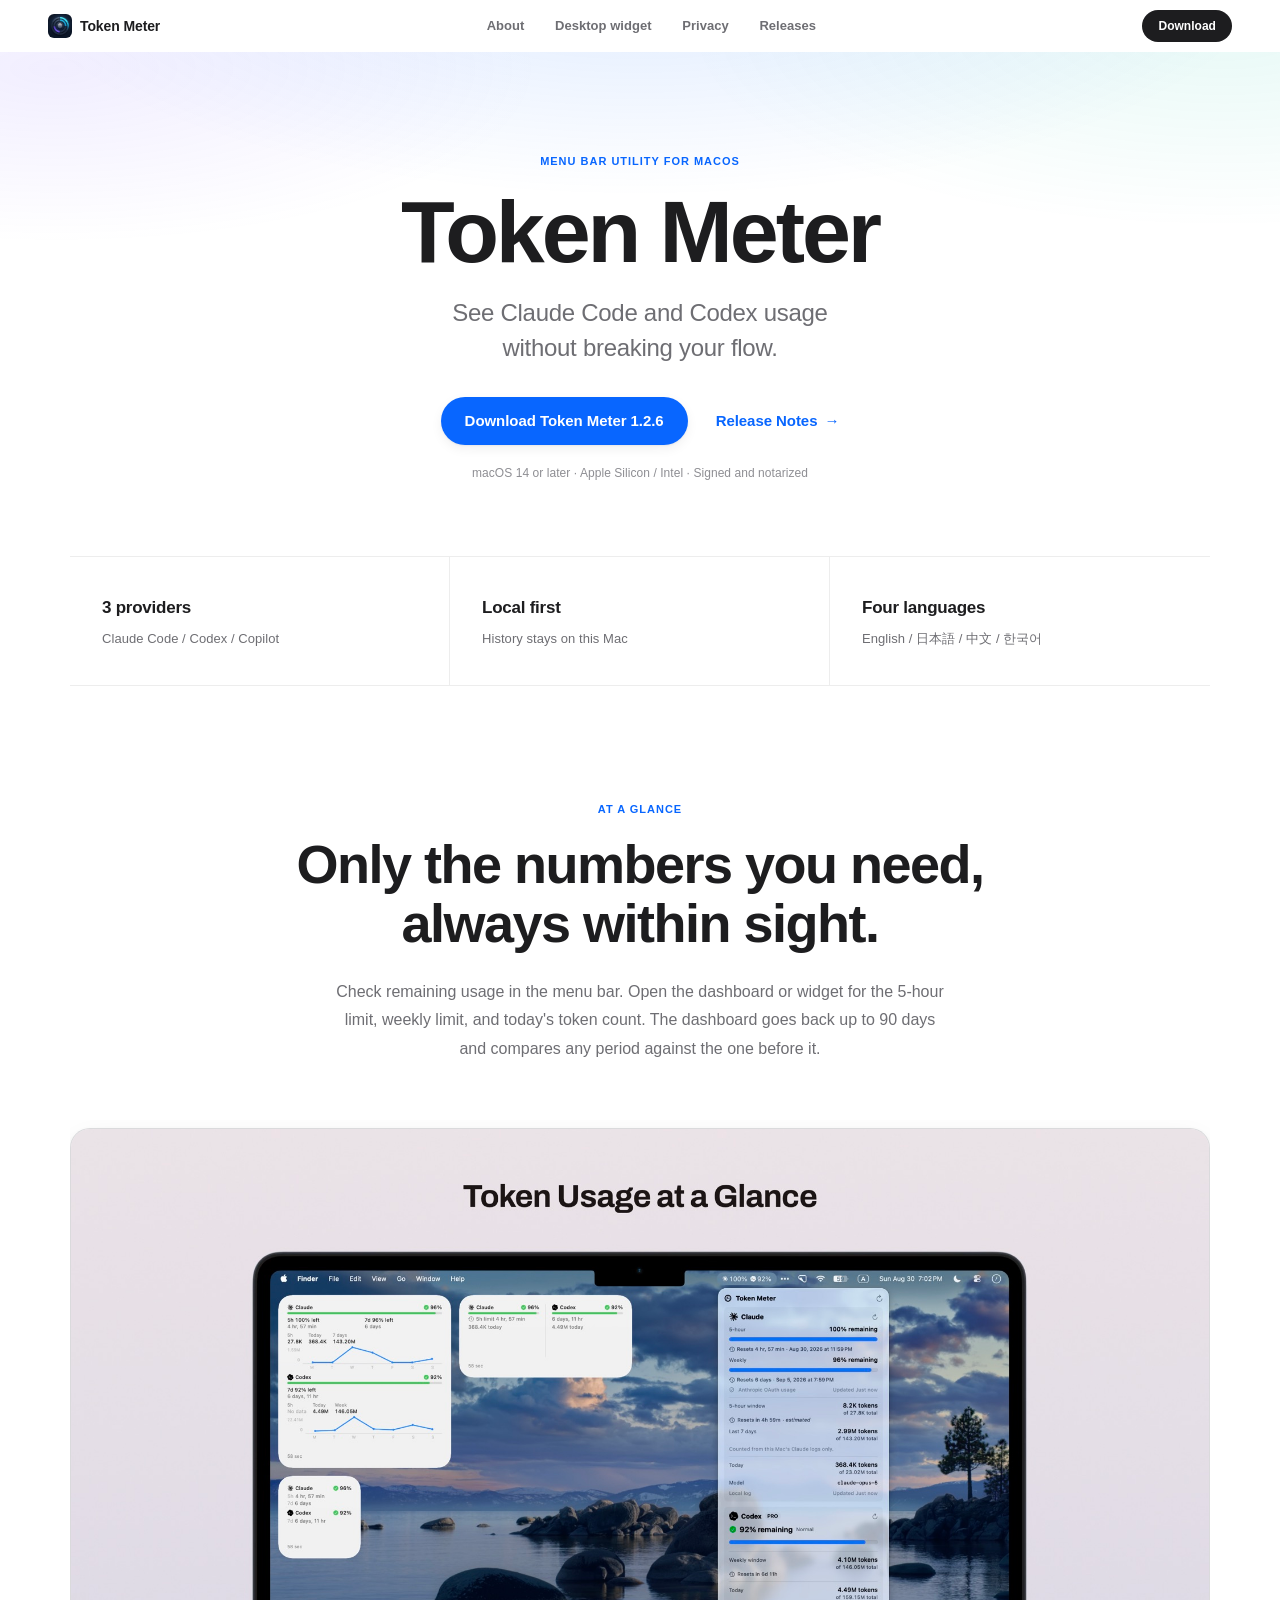
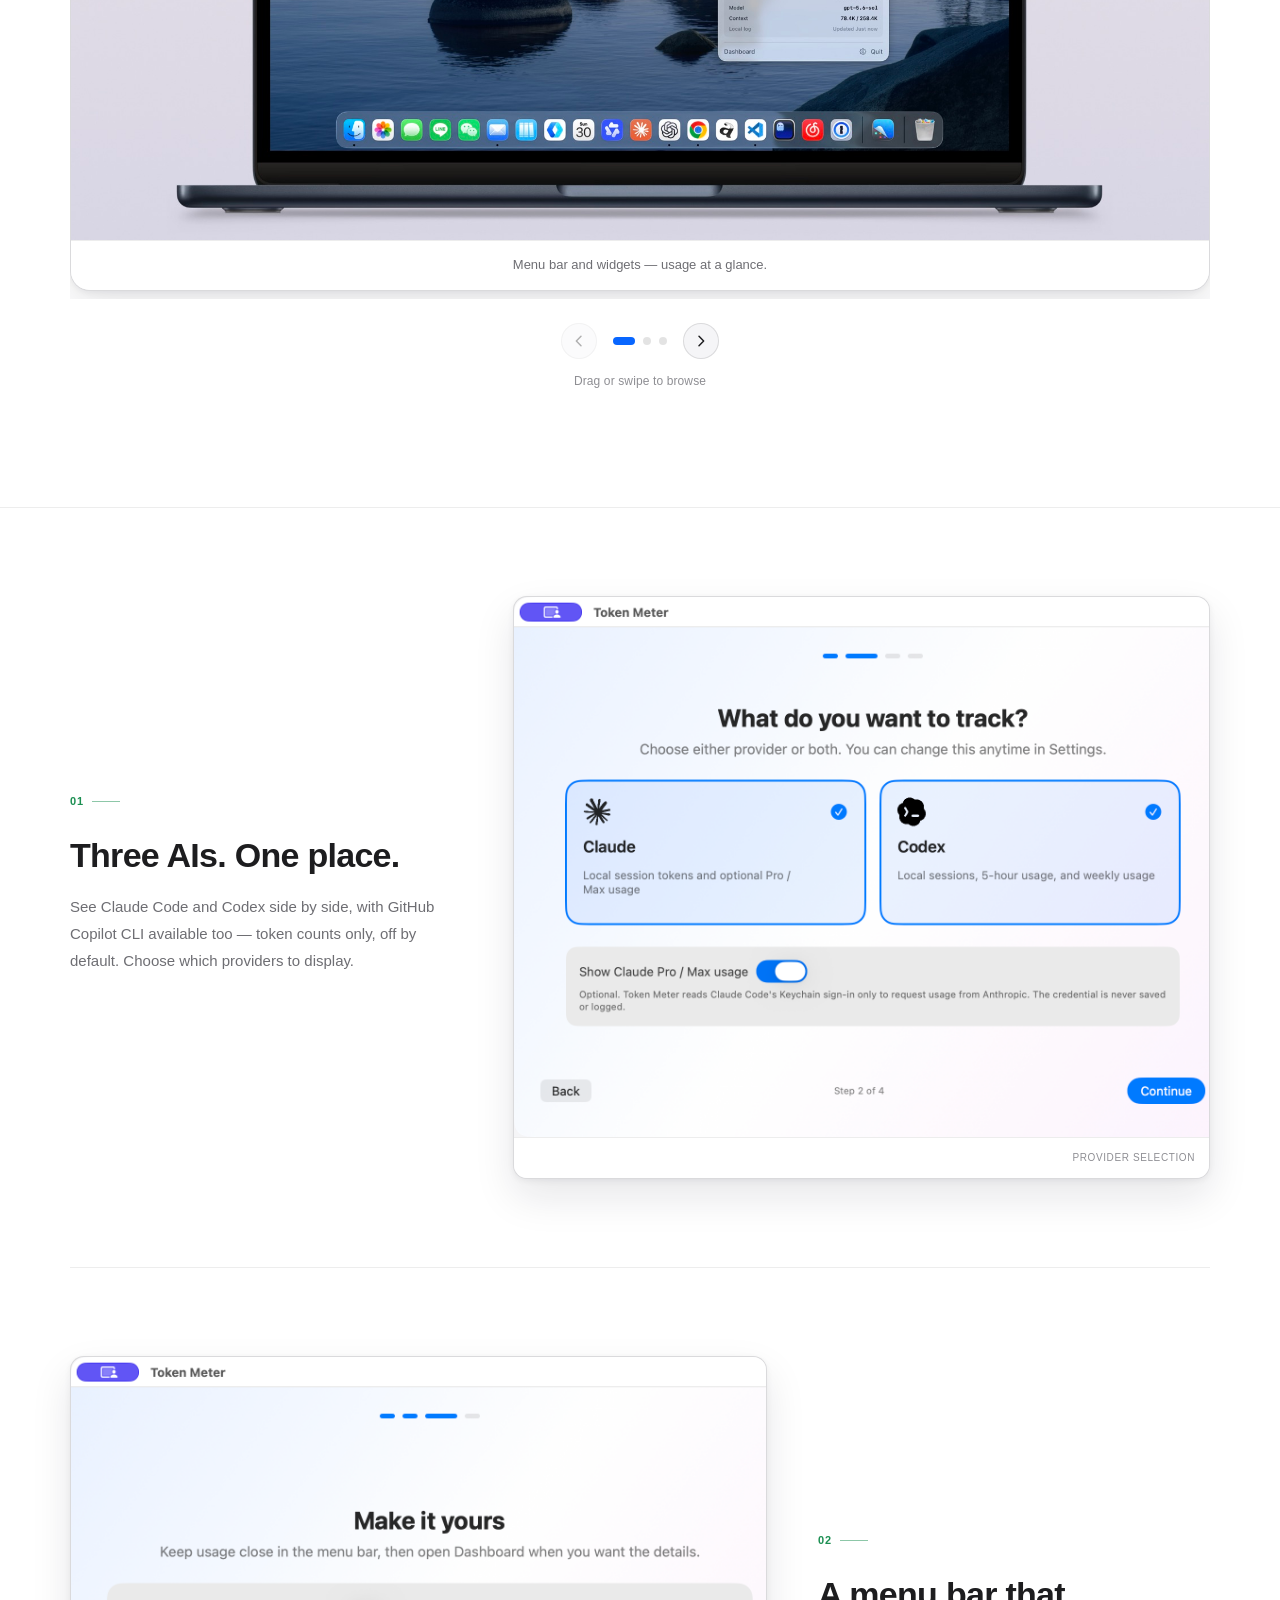
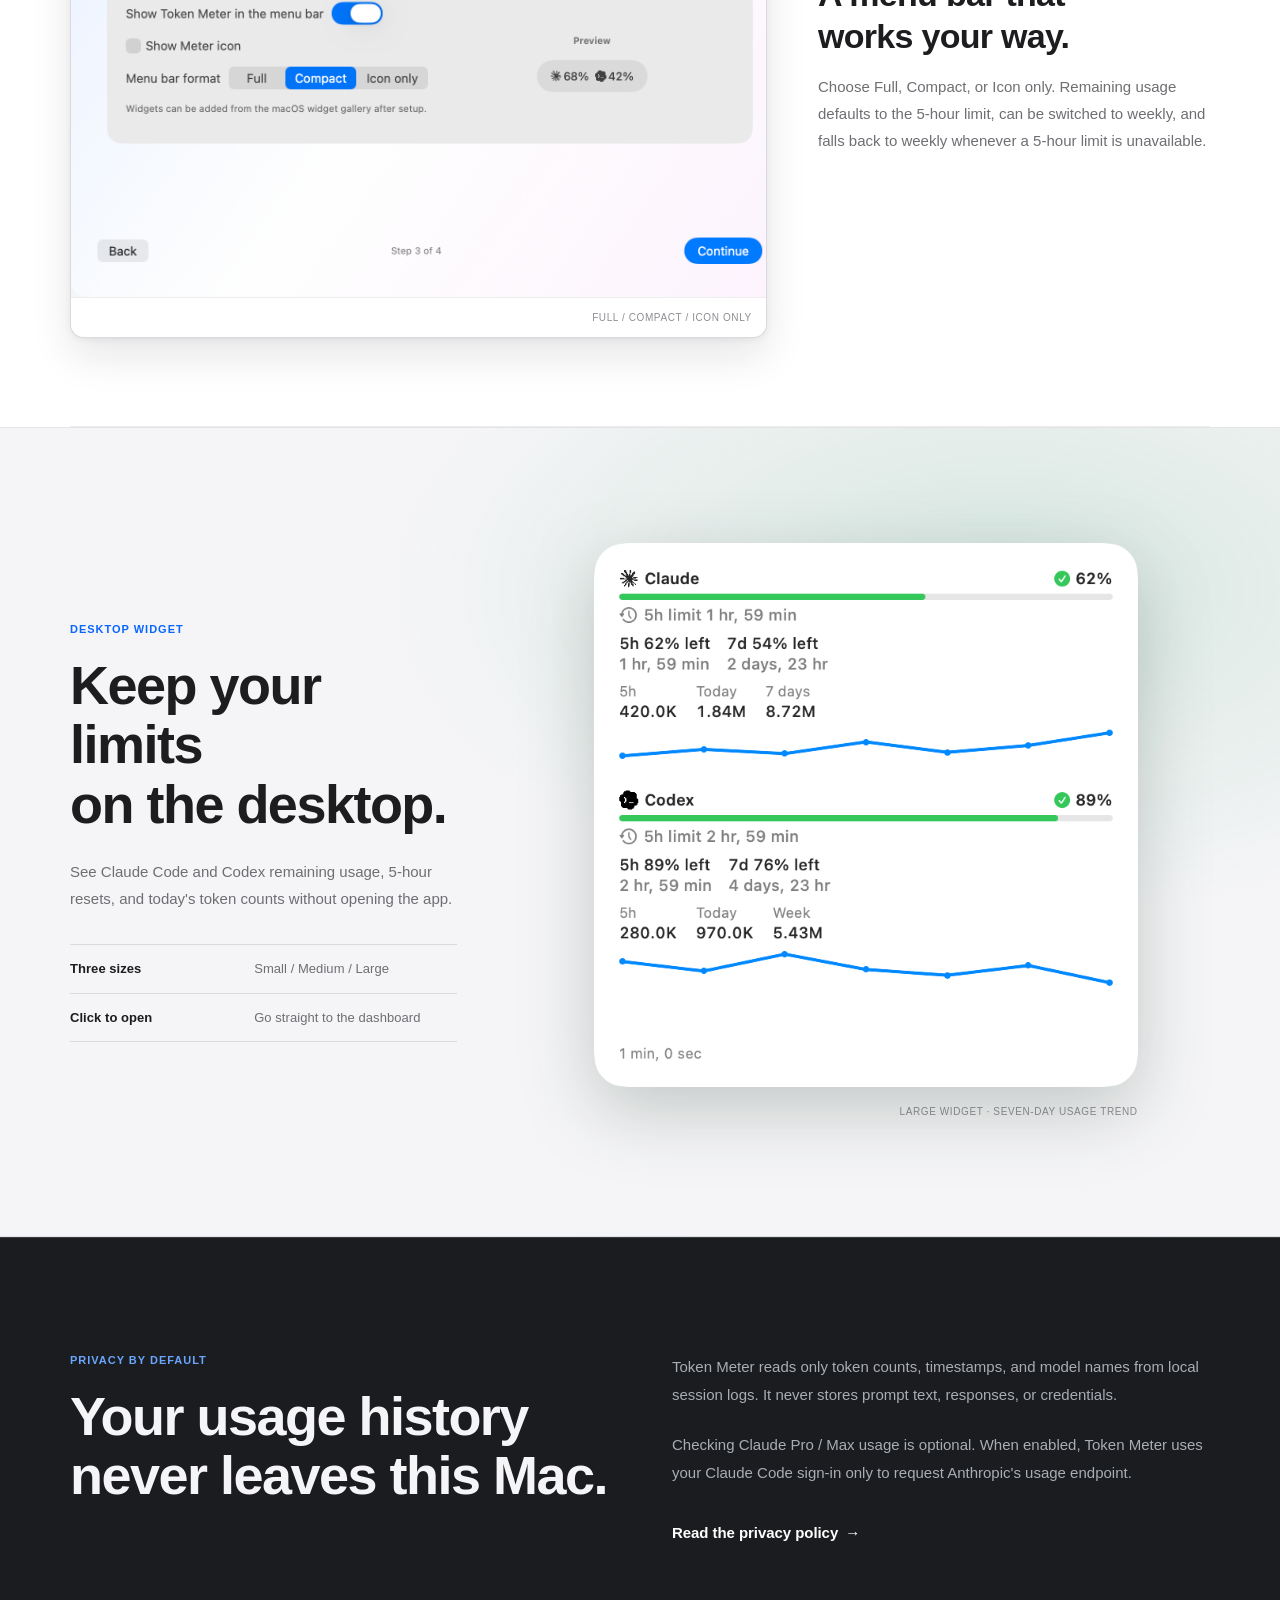
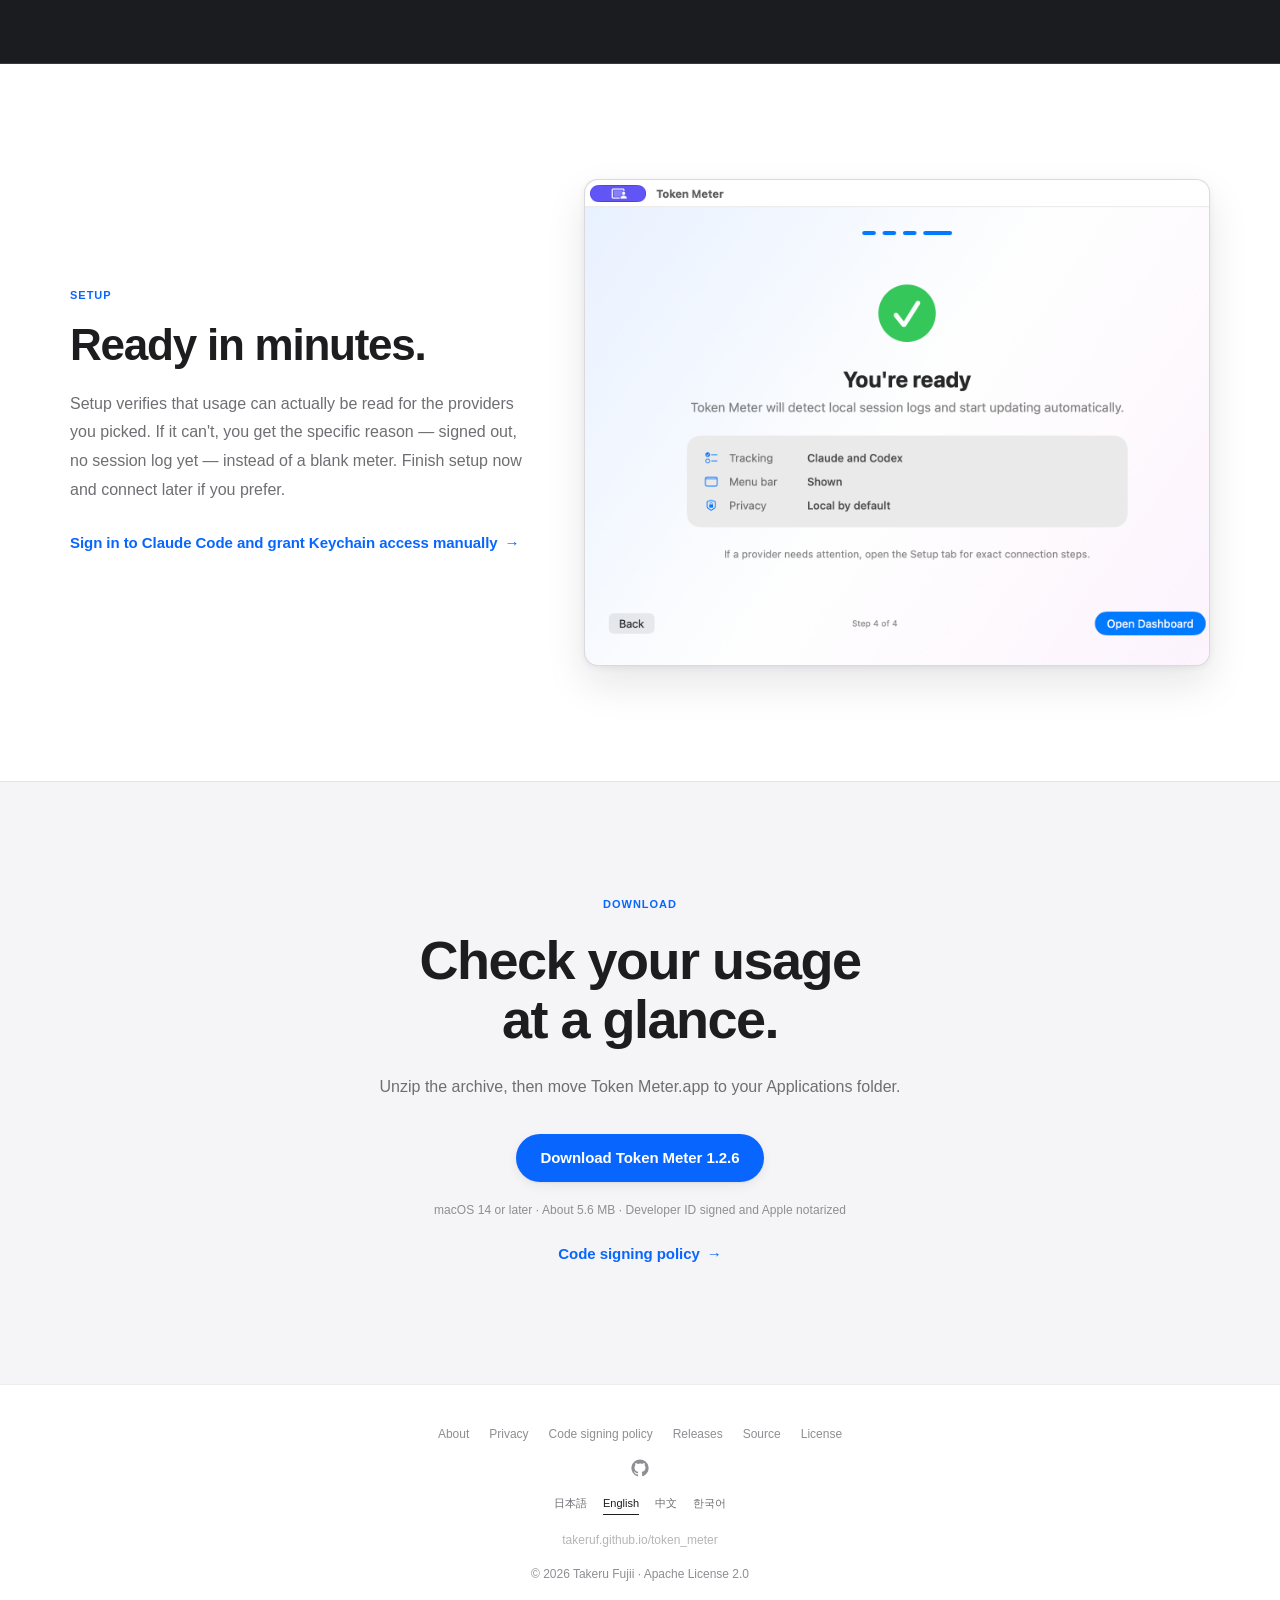
==== commit 74b483bb: "Update welcome page" ====
--- a/docs/index.html
+++ b/docs/index.html
@@ -4,7 +4,8 @@
   <meta charset="utf-8">
   <meta name="viewport" content="width=device-width, initial-scale=1">
   <meta name="description" content="Token Meterは、Claude CodeとCodexの利用状況をメニューバーとウィジェットで確認できるmacOSアプリです。" data-i18n-content="metaDescription">
-  <meta name="theme-color" content="#f5f7f9">
+  <meta name="theme-color" content="#ffffff" media="(prefers-color-scheme: light)">
+  <meta name="theme-color" content="#000000" media="(prefers-color-scheme: dark)">
   <meta property="og:title" content="Token Meter for macOS">
   <meta property="og:description" content="Claude CodeとCodexの残量を、作業を止めずに確認。" data-i18n-content="ogDescription">
   <meta property="og:type" content="website">
@@ -13,98 +14,119 @@
   <title>Token Meter - Claude CodeとCodexの利用状況をひと目で</title>
   <link rel="icon" href="assets/token-meter-icon.png">
   <link rel="apple-touch-icon" href="assets/token-meter-icon.png">
-  <link rel="stylesheet" href="styles.css">
-  <script src="localization.js?v=1.2.6-2" defer></script>
+  <script>document.documentElement.classList.add("js");</script>
+  <link rel="stylesheet" href="styles.css?v=1.2.6-3">
+  <script src="localization.js?v=1.2.6-3" defer></script>
+  <script src="interactions.js?v=1.2.6-3" defer></script>
 </head>
 <body>
+  <a class="skip-link" href="#top" data-i18n="skipToContent">本文へスキップ</a>
+
   <nav class="site-nav" aria-label="メインナビゲーション" data-i18n-aria-label="mainNavAria">
-    <a class="site-brand" href="#top" aria-label="Token Meter トップへ" data-i18n-aria-label="topAria">
+    <a class="site-brand" href="#top" aria-label="Token Meter トップへ" data-i18n-aria-label="topAria" data-press>
       <img src="assets/token-meter-icon.png" alt="" width="24" height="24">
       <span>Token Meter</span>
     </a>
-    <a class="header-download" href="https://github.com/TakeruF/token_meter/releases/download/v1.2.6/TokenMeter-1.2.6.zip" data-i18n="navDownload">ダウンロード</a>
+    <div class="nav-links">
+      <a class="nav-link" href="#overview" data-i18n="navAbout" data-press>概要</a>
+      <a class="nav-link" href="#widget" data-i18n="widgetLabel" data-press>デスクトップウィジェット</a>
+      <a class="nav-link" href="#privacy" data-i18n="navPrivacy" data-press>プライバシー</a>
+      <a class="nav-link" href="releases.html" data-i18n="navReleases" data-press>リリースノート</a>
+    </div>
+    <a class="header-download" href="https://github.com/TakeruF/token_meter/releases/download/v1.2.6/TokenMeter-1.2.6.zip" data-i18n="navDownload" data-press>ダウンロード</a>
   </nav>
 
   <main id="top">
     <section class="hero" aria-labelledby="hero-title">
-      <img
-        class="hero-media"
-        src="screenshots/onboarding-welcome.png"
-        alt="ClaudeとCodexの残り利用可能量を表示するToken Meterの画面"
-        data-i18n-alt="heroImageAlt"
-        width="1520"
-        height="1144"
-      >
-      <div class="hero-veil" aria-hidden="true"></div>
       <div class="hero-content">
-        <p class="eyebrow" data-i18n="eyebrow">macOS メニューバーユーティリティ</p>
-        <h1 id="hero-title">Token Meter</h1>
-        <p class="hero-copy" data-i18n-html="heroCopy">Claude CodeとCodexの利用状況を、<br>作業を止めずに確認。</p>
-        <div class="hero-actions">
-          <a class="button button-primary" href="https://github.com/TakeruF/token_meter/releases/download/v1.2.6/TokenMeter-1.2.6.zip" data-i18n="downloadVersion">Token Meter 1.2.6をダウンロード</a>
-          <a class="text-link" href="releases.html"><span data-i18n="viewReleases">リリースノートを見る</span> <span aria-hidden="true">→</span></a>
-        </div>
-        <p class="release-meta" data-i18n="heroReleaseMeta">macOS 14以降 · Apple Silicon / Intel · 署名・公証済み</p>
+        <p class="eyebrow reveal" data-i18n="eyebrow">macOS メニューバーユーティリティ</p>
+        <h1 id="hero-title" class="reveal" style="--i: 1">Token Meter</h1>
+        <p class="hero-copy lede reveal" style="--i: 2" data-i18n-html="heroCopy">Claude CodeとCodexの利用状況を、<br>作業を止めずに確認。</p>
+        <div class="hero-actions reveal" style="--i: 3">
+          <a class="button button-primary" href="https://github.com/TakeruF/token_meter/releases/download/v1.2.6/TokenMeter-1.2.6.zip" data-i18n="downloadVersion" data-press>Token Meter 1.2.6をダウンロード</a>
+          <a class="text-link" href="releases.html" data-press><span data-i18n="viewReleases">リリースノートを見る</span> <span aria-hidden="true">→</span></a>
+        </div>
+        <p class="release-meta reveal" style="--i: 3" data-i18n="heroReleaseMeta">macOS 14以降 · Apple Silicon / Intel · 署名・公証済み</p>
       </div>
     </section>
 
     <section class="summary-band" aria-label="Token Meterの概要" data-i18n-aria-label="summaryAria">
-      <div>
+      <div class="reveal">
         <strong data-i18n="providersTitle">3プロバイダー</strong>
         <span>Claude Code / Codex / Copilot</span>
       </div>
-      <div>
+      <div class="reveal" style="--i: 1">
         <strong data-i18n="localTitle">ローカルファースト</strong>
         <span data-i18n="localBody">履歴はこのMacに保存</span>
       </div>
-      <div>
+      <div class="reveal" style="--i: 2">
         <strong data-i18n="nativeTitle">4言語対応</strong>
         <span data-i18n="nativeBody">日本語 / English / 中文 / 한국어</span>
       </div>
     </section>
 
     <section class="intro" id="overview">
-      <p class="section-label" data-i18n="introLabel">ひと目で確認</p>
-      <h2 data-i18n-html="introTitle">必要な数字だけを、<br>いつでも見える場所に。</h2>
-      <p data-i18n="introBody">メニューバーでは残量をすばやく確認。詳しく見たいときはダッシュボードとウィジェットから、5時間枠、週次枠、今日のトークン数を追えます。ダッシュボードは最長90日間の推移と、前日・前7日・前30日・前90日との比較にも対応します。</p>
-    </section>
-
-    <section class="promo-strip" aria-label="Token Meterの画面" data-i18n-aria-label="promoAria">
-      <figure class="promo-shot">
-        <img src="screenshots/promo-at-a-glance.jpg" alt="メニューバーのポップオーバーと3サイズのウィジェットでClaudeとCodexの残量を表示するMac" data-i18n-alt="promoGlanceAlt" width="2000" height="1250" loading="lazy" decoding="async">
-        <figcaption data-i18n="promoGlanceCaption">メニューバーとウィジェットで、残量をひと目で。</figcaption>
-      </figure>
-      <figure class="promo-shot">
-        <img src="screenshots/promo-dashboard.jpg" alt="日別の推移、トークン内訳、モデル別使用量を表示するToken Meterのダッシュボード" data-i18n-alt="promoDashboardAlt" width="2000" height="1250" loading="lazy" decoding="async">
-        <figcaption data-i18n="promoDashboardCaption">ダッシュボードで、日別・モデル別の内訳まで。</figcaption>
-      </figure>
-      <figure class="promo-shot">
-        <img src="screenshots/promo-languages.jpg" alt="英語・日本語・中国語・韓国語を選べるToken Meterの設定画面" data-i18n-alt="promoLanguagesAlt" width="2000" height="1250" loading="lazy" decoding="async">
-        <figcaption data-i18n="promoLanguagesCaption">日本語 / English / 中文 / 한국어に対応。</figcaption>
-      </figure>
+      <p class="section-label reveal" data-i18n="introLabel">ひと目で確認</p>
+      <h2 class="reveal" style="--i: 1" data-i18n-html="introTitle">必要な数字だけを、<br>いつでも見える場所に。</h2>
+      <p class="body-copy reveal" style="--i: 2" data-i18n="introBody">メニューバーでは残量をすばやく確認。詳しく見たいときはダッシュボードとウィジェットから、5時間枠、週次枠、今日のトークン数を追えます。ダッシュボードは最長90日間の推移と、前日・前7日・前30日・前90日との比較にも対応します。</p>
+    </section>
+
+    <section class="promo-strip reveal" aria-label="Token Meterの画面" data-i18n-aria-label="promoAria" data-carousel>
+      <div class="promo-viewport" data-carousel-viewport>
+        <ul class="promo-track" data-carousel-track>
+          <li class="promo-slide">
+            <figure class="promo-shot">
+              <img src="screenshots/promo-at-a-glance.jpg" alt="メニューバーのポップオーバーと3サイズのウィジェットでClaudeとCodexの残量を表示するMac" data-i18n-alt="promoGlanceAlt" width="2000" height="1250" loading="lazy" decoding="async">
+              <figcaption data-i18n="promoGlanceCaption">メニューバーとウィジェットで、残量をひと目で。</figcaption>
+            </figure>
+          </li>
+          <li class="promo-slide">
+            <figure class="promo-shot">
+              <img src="screenshots/promo-dashboard.jpg" alt="日別の推移、トークン内訳、モデル別使用量を表示するToken Meterのダッシュボード" data-i18n-alt="promoDashboardAlt" width="2000" height="1250" loading="lazy" decoding="async">
+              <figcaption data-i18n="promoDashboardCaption">ダッシュボードで、日別・モデル別の内訳まで。</figcaption>
+            </figure>
+          </li>
+          <li class="promo-slide">
+            <figure class="promo-shot">
+              <img src="screenshots/promo-languages.jpg" alt="英語・日本語・中国語・韓国語を選べるToken Meterの設定画面" data-i18n-alt="promoLanguagesAlt" width="2000" height="1250" loading="lazy" decoding="async">
+              <figcaption data-i18n="promoLanguagesCaption">日本語 / English / 中文 / 한국어に対応。</figcaption>
+            </figure>
+          </li>
+        </ul>
+      </div>
+      <div class="promo-controls">
+        <button class="promo-arrow" type="button" data-carousel-prev aria-label="前の画面" data-i18n-aria-label="promoPrev" data-press>
+          <svg width="16" height="16" viewBox="0 0 24 24" fill="none" stroke="currentColor" stroke-width="2.2" stroke-linecap="round" stroke-linejoin="round" aria-hidden="true"><path d="M15 5 8 12l7 7"></path></svg>
+        </button>
+        <div class="promo-dots" data-carousel-dots></div>
+        <button class="promo-arrow" type="button" data-carousel-next aria-label="次の画面" data-i18n-aria-label="promoNext" data-press>
+          <svg width="16" height="16" viewBox="0 0 24 24" fill="none" stroke="currentColor" stroke-width="2.2" stroke-linecap="round" stroke-linejoin="round" aria-hidden="true"><path d="m9 5 7 7-7 7"></path></svg>
+        </button>
+      </div>
+      <p class="promo-hint" data-i18n="promoHint">ドラッグまたはスワイプで切り替え</p>
     </section>
 
     <section class="showcase" aria-label="アプリ画面と機能" data-i18n-aria-label="showcaseAria">
       <article class="feature-row">
-        <div class="feature-copy">
+        <div class="feature-copy reveal">
           <p class="feature-number">01</p>
           <h3 data-i18n="featureOneTitle">3つのAIを、同じ場所で。</h3>
-          <p data-i18n="featureOneBody">Claude CodeとCodexを並べて表示。GitHub Copilot CLIにも対応します（トークン数のみの集計、デフォルトはオフ）。使うプロバイダーだけを選べます。</p>
-        </div>
-        <figure class="product-shot">
-          <img src="screenshots/onboarding-providers.png" alt="ClaudeとCodexを選択するプロバイダー設定画面" data-i18n-alt="providersImageAlt" width="1520" height="1144">
+          <p class="body-copy" data-i18n="featureOneBody">Claude CodeとCodexを並べて表示。GitHub Copilot CLIにも対応します（トークン数のみの集計、デフォルトはオフ）。使うプロバイダーだけを選べます。</p>
+        </div>
+        <figure class="product-shot reveal" style="--i: 1">
+          <img src="screenshots/onboarding-providers.png" alt="ClaudeとCodexを選択するプロバイダー設定画面" data-i18n-alt="providersImageAlt" width="1472" height="1144" loading="lazy" decoding="async">
           <figcaption data-i18n="providersCaption">プロバイダー選択</figcaption>
         </figure>
       </article>
 
       <article class="feature-row feature-row-reverse">
-        <div class="feature-copy">
+        <div class="feature-copy reveal">
           <p class="feature-number">02</p>
           <h3 data-i18n="featureTwoTitle">メニューバーは、あなたの見やすさで。</h3>
-          <p data-i18n="featureTwoBody">Full、Compact、Icon onlyから選択。残量は5時間枠を基本に、週次枠へ切り替えられます。5時間枠が提供されていない場合は週次枠を自動表示します。</p>
-        </div>
-        <figure class="product-shot">
-          <img src="screenshots/onboarding-display.png" alt="メニューバーの表示形式を選択する画面" data-i18n-alt="displayImageAlt" width="1520" height="1144">
+          <p class="body-copy" data-i18n="featureTwoBody">Full、Compact、Icon onlyから選択。残量は5時間枠を基本に、週次枠へ切り替えられます。5時間枠が提供されていない場合は週次枠を自動表示します。</p>
+        </div>
+        <figure class="product-shot reveal" style="--i: 1">
+          <img src="screenshots/onboarding-display.png" alt="メニューバーの表示形式を選択する画面" data-i18n-alt="displayImageAlt" width="1472" height="1144" loading="lazy" decoding="async">
           <figcaption data-i18n="displayCaption">Full / Compact / アイコンのみ</figcaption>
         </figure>
       </article>
@@ -112,10 +134,10 @@
 
     <section class="widget-promo" id="widget" aria-labelledby="widget-title">
       <div class="widget-promo-inner">
-        <div class="widget-promo-copy">
+        <div class="widget-promo-copy reveal">
           <p class="section-label" data-i18n="widgetLabel">デスクトップウィジェット</p>
           <h2 id="widget-title" data-i18n-html="widgetTitle">残量を、<br>デスクトップの<br>定位置に。</h2>
-          <p data-i18n="widgetBody">Claude CodeとCodexの残量、5時間枠のリセット、今日のトークン数を、アプリを開かずに確認できます。</p>
+          <p class="body-copy" data-i18n="widgetBody">Claude CodeとCodexの残量、5時間枠のリセット、今日のトークン数を、アプリを開かずに確認できます。</p>
           <dl class="widget-points">
             <div>
               <dt data-i18n="widgetSizesTitle">3つのサイズ</dt>
@@ -128,54 +150,53 @@
           </dl>
         </div>
 
-        <figure class="widget-shot">
-          <img src="screenshots/widget-large.png" alt="ClaudeとCodexの利用状況を折れ線グラフで表示するToken Meterウィジェット" data-i18n-alt="widgetImageAlt" width="688" height="688">
+        <figure class="widget-shot reveal" style="--i: 1">
+          <img src="screenshots/widget-large.png" alt="ClaudeとCodexの利用状況を折れ線グラフで表示するToken Meterウィジェット" data-i18n-alt="widgetImageAlt" width="688" height="688" loading="lazy" decoding="async">
           <figcaption data-i18n="widgetCaption">Largeウィジェット · 7日間の利用推移</figcaption>
         </figure>
       </div>
     </section>
 
     <section class="privacy-band" id="privacy">
-      <div class="privacy-heading">
+      <div class="privacy-heading reveal">
         <p class="section-label" data-i18n="privacyLabel">初期設定からプライバシー重視</p>
         <h2 data-i18n-html="privacyTitle">使用履歴は、<br>このMacから出さない。</h2>
       </div>
-      <div class="privacy-details">
+      <div class="privacy-details reveal" style="--i: 1">
         <p data-i18n="privacyBodyOne">ローカルのセッションログから、トークン数・日時・モデル名だけを集計します。プロンプト本文や応答本文、認証情報は保存しません。</p>
         <p data-i18n="privacyBodyTwo">Claude Pro / Maxの残量確認は任意です。有効にした場合のみ、Claude Codeのサインイン情報を使ってAnthropicの使用量エンドポイントへ問い合わせます。</p>
-        <a class="text-link light" href="https://github.com/TakeruF/token_meter/blob/main/docs/privacy.md" target="_blank" rel="noreferrer"><span data-i18n="privacyLink">プライバシーポリシーを読む</span> <span aria-hidden="true">→</span></a>
+        <a class="text-link light" href="https://github.com/TakeruF/token_meter/blob/main/docs/privacy.md" target="_blank" rel="noreferrer" data-press><span data-i18n="privacyLink">プライバシーポリシーを読む</span> <span aria-hidden="true">→</span></a>
       </div>
     </section>
 
     <section class="gallery" aria-labelledby="gallery-title">
-      <div class="gallery-heading">
+      <div class="gallery-heading reveal">
         <p class="section-label" data-i18n="setupLabel">セットアップ</p>
         <h2 id="gallery-title" data-i18n="setupTitle">数分で準備完了。</h2>
-        <p class="gallery-copy" data-i18n="setupBody">初期設定では、選んだプロバイダーの使用量を実際に読み取れるかまで確認します。読み取れない場合は、未ログインやセッションログ未作成など、直すべき点を具体的に表示。今は設定を終えて、あとから接続しても構いません。</p>
-        <a class="text-link" href="https://github.com/TakeruF/token_meter/blob/main/docs/claude-sign-in.md" target="_blank" rel="noreferrer"><span data-i18n="setupManualLink">Claude Codeのサインインとキーチェーン許可を手動で行う</span> <span aria-hidden="true">→</span></a>
-      </div>
-      <figure class="gallery-shot gallery-shot-wide">
-        <img src="screenshots/onboarding-ready.png" alt="初期設定の完了を示すToken Meterの画面" data-i18n-alt="readyImageAlt" width="1520" height="1144">
+        <p class="gallery-copy body-copy" data-i18n="setupBody">初期設定では、選んだプロバイダーの使用量を実際に読み取れるかまで確認します。読み取れない場合は、未ログインやセッションログ未作成など、直すべき点を具体的に表示。今は設定を終えて、あとから接続しても構いません。</p>
+        <a class="text-link" href="https://github.com/TakeruF/token_meter/blob/main/docs/claude-sign-in.md" target="_blank" rel="noreferrer" data-press><span data-i18n="setupManualLink">Claude Codeのサインインとキーチェーン許可を手動で行う</span> <span aria-hidden="true">→</span></a>
+      </div>
+      <figure class="gallery-shot gallery-shot-wide reveal" style="--i: 1">
+        <img src="screenshots/onboarding-ready.png" alt="初期設定の完了を示すToken Meterの画面" data-i18n-alt="readyImageAlt" width="1472" height="1144" loading="lazy" decoding="async">
       </figure>
-      <figure class="gallery-shot gallery-shot-detail">
-        <img src="screenshots/onboarding-welcome.png" alt="ClaudeとCodexの残量を表示する初期画面" data-i18n-alt="welcomeImageAlt" width="1520" height="1144">
-      </figure>
     </section>
 
     <section class="download-section" id="download">
-      <p class="section-label" data-i18n="downloadLabel">ダウンロード</p>
-      <h2 data-i18n-html="downloadTitle">一目で<br>残量確認を。</h2>
-      <p class="download-copy" data-i18n="downloadBody">ZIPを展開し、Token Meter.appをアプリケーションフォルダへ移動してください。</p>
-      <a class="button button-primary" href="https://github.com/TakeruF/token_meter/releases/download/v1.2.6/TokenMeter-1.2.6.zip" data-i18n="downloadVersion">Token Meter 1.2.6をダウンロード</a>
-      <p class="release-meta" data-i18n="downloadMeta">macOS 14以降 · 約5.6 MB · Developer ID署名・Apple公証済み</p>
-      <a class="text-link" href="https://github.com/TakeruF/token_meter/blob/main/CODE_SIGNING.md" target="_blank" rel="noreferrer">Code signing policy <span aria-hidden="true">→</span></a>
+      <p class="section-label reveal" data-i18n="downloadLabel">ダウンロード</p>
+      <h2 class="reveal" style="--i: 1" data-i18n-html="downloadTitle">一目で<br>残量確認を。</h2>
+      <p class="download-copy body-copy reveal" style="--i: 2" data-i18n="downloadBody">ZIPを展開し、Token Meter.appをアプリケーションフォルダへ移動してください。</p>
+      <div class="reveal" style="--i: 2">
+        <a class="button button-primary" href="https://github.com/TakeruF/token_meter/releases/download/v1.2.6/TokenMeter-1.2.6.zip" data-i18n="downloadVersion" data-press>Token Meter 1.2.6をダウンロード</a>
+        <p class="release-meta" data-i18n="downloadMeta">macOS 14以降 · 約5.6 MB · Developer ID署名・Apple公証済み</p>
+        <a class="text-link" href="https://github.com/TakeruF/token_meter/blob/main/CODE_SIGNING.md" target="_blank" rel="noreferrer" data-press>Code signing policy <span aria-hidden="true">→</span></a>
+      </div>
     </section>
   </main>
 
   <footer class="site-footer">
     <div class="footer-inner">
       <nav class="footer-links" aria-label="フッターナビゲーション">
-        <a href="#top">About</a>
+        <a href="#top" data-i18n="navAbout">概要</a>
         <a href="https://github.com/TakeruF/token_meter/blob/main/docs/privacy.md" target="_blank" rel="noreferrer" data-i18n="footerPrivacy">プライバシー</a>
         <a href="https://github.com/TakeruF/token_meter/blob/main/CODE_SIGNING.md" target="_blank" rel="noreferrer">Code signing policy</a>
         <a href="https://github.com/TakeruF/token_meter/releases" target="_blank" rel="noreferrer" data-i18n="footerReleases">リリース</a>
@@ -190,10 +211,10 @@
         </a>
       </div>
       <div class="language-switcher" role="group" aria-label="言語を選択" data-i18n-aria-label="languageAria">
-        <button type="button" lang="ja" data-language="ja" aria-pressed="true">日本語</button>
-        <button type="button" lang="en" data-language="en" aria-pressed="false">English</button>
-        <button type="button" lang="zh-CN" data-language="zh-CN" aria-pressed="false">中文</button>
-        <button type="button" lang="ko" data-language="ko" aria-pressed="false">한국어</button>
+        <button type="button" lang="ja" data-language="ja" aria-pressed="true" data-press>日本語</button>
+        <button type="button" lang="en" data-language="en" aria-pressed="false" data-press>English</button>
+        <button type="button" lang="zh-CN" data-language="zh-CN" aria-pressed="false" data-press>中文</button>
+        <button type="button" lang="ko" data-language="ko" aria-pressed="false" data-press>한국어</button>
       </div>
       <p class="footer-domain">takeruf.github.io/token_meter</p>
       <p class="footer-copyright">© 2026 Takeru Fujii · Apache License 2.0</p>
--- a/docs/styles.css
+++ b/docs/styles.css
@@ -1,15 +1,101 @@
+/* ==========================================================================
+   Token Meter — site styles
+   Design language follows Apple's HIG-derived rules:
+   size-specific tracking/leading, translucent materials over hard chrome,
+   spring-based motion that starts on pointer-down and stays interruptible.
+   ========================================================================== */
+
+/* --------------------------------------------------------------------------
+   1. Tokens
+   -------------------------------------------------------------------------- */
+
 :root {
-  color-scheme: light;
-  --ink: #17191c;
-  --muted: #676c73;
-  --line: #dfe3e8;
+  color-scheme: light dark;
+
+  /* Surfaces */
+  --bg: #ffffff;
   --paper: #ffffff;
-  --surface: #f4f6f8;
+  --surface: #f5f5f7;
+  --surface-2: #ebebf0;
+  --line: rgba(0, 0, 0, 0.11);
+  --hairline: rgba(0, 0, 0, 0.07);
+
+  /* Ink */
+  --ink: #1d1d1f;
+  --muted: #6e6e73;
+  --faint: #8e8e93;
+
+  /* Accents */
   --accent: #0866ff;
-  --accent-hover: #0055dc;
-  --green: #1c9a55;
-  --max: 1180px;
-}
+  --accent-hover: #0052d6;
+  --green: #1c8f52;
+
+  /* Materials (§ translucency conveys hierarchy) */
+  --material-thin: rgba(255, 255, 255, 0.62);
+  --material-blur: blur(22px) saturate(180%);
+
+  /* Depth — bigger surfaces read as thicker */
+  --shadow-sm: 0 1px 2px rgba(16, 24, 40, 0.06), 0 4px 12px rgba(16, 24, 40, 0.06);
+  --shadow-md: 0 2px 6px rgba(16, 24, 40, 0.06), 0 18px 40px rgba(16, 24, 40, 0.1);
+  --shadow-lg: 0 4px 10px rgba(16, 24, 40, 0.06), 0 40px 90px rgba(16, 24, 40, 0.16);
+
+  /* Dark sections keep their own ink regardless of the page theme */
+  --deep: #1a1c1f;
+  --deep-ink: #f5f5f7;
+  --deep-muted: #a9aeb5;
+  --deep-line: rgba(255, 255, 255, 0.14);
+
+  /* Rhythm — spacing in rem so it scales with the user's text size */
+  --max: 71.25rem;      /* 1140px */
+  --gutter: clamp(1.25rem, 4vw, 3rem);
+  --section-y: clamp(4.5rem, 9vw, 8.5rem);
+  --radius-lg: 1.25rem;
+  --radius-md: 0.875rem;
+
+  /* Motion — critically damped spring, sampled as a linear() easing.
+     damping 1.0 / response ~0.39s; settle time is the duration. */
+  --ease-spring: linear(
+    0, 0.0338, 0.1126, 0.2119, 0.3166, 0.418, 0.5112, 0.594, 0.6658, 0.727,
+    0.7785, 0.8212, 0.8564, 0.8851, 0.9084, 0.9272, 0.9424, 0.9545, 0.9641,
+    0.9718, 0.9779, 0.9826, 0.9864, 0.9894, 0.9917, 0.9936, 0.995, 0.9961, 1
+  );
+  --dur-spring: 500ms;
+  --dur-press: 100ms;   /* feedback must land on the press, not after it */
+  --dur-hover: 180ms;
+}
+
+@media (prefers-color-scheme: dark) {
+  :root {
+    --bg: #000000;
+    --paper: #101012;
+    --surface: #131316;
+    --surface-2: #1c1c20;
+    --line: rgba(255, 255, 255, 0.13);
+    --hairline: rgba(255, 255, 255, 0.08);
+
+    --ink: #f5f5f7;
+    --muted: #98989d;
+    --faint: #7c7c81;
+
+    --accent: #3d8bff;
+    --accent-hover: #6aa6ff;
+    --green: #35c07a;
+
+    --material-thin: rgba(24, 24, 27, 0.62);
+
+    --shadow-sm: 0 1px 2px rgba(0, 0, 0, 0.5);
+    --shadow-md: 0 2px 8px rgba(0, 0, 0, 0.5), 0 18px 40px rgba(0, 0, 0, 0.45);
+    --shadow-lg: 0 4px 12px rgba(0, 0, 0, 0.55), 0 40px 90px rgba(0, 0, 0, 0.6);
+
+    --deep-line: rgba(255, 255, 255, 0.12);
+  }
+}
+
+/* --------------------------------------------------------------------------
+   2. Base + typography
+   Tracking is size-specific: tighten as type grows, leave body near zero.
+   Leading moves inversely to size.
+   -------------------------------------------------------------------------- */
 
 * {
   box-sizing: border-box;
@@ -17,16 +103,23 @@
 
 html {
   scroll-behavior: smooth;
+  scroll-padding-top: 5rem;
   overflow-x: hidden;
+  -webkit-text-size-adjust: 100%;
 }
 
 body {
   margin: 0;
-  overflow-x: hidden;
+  /* No overflow-x here: it would make <body> the scroll container and stop
+     the sticky nav from sticking. Clipping lives on <html>. */
   color: var(--ink);
-  background: var(--paper);
-  font-family: -apple-system, BlinkMacSystemFont, "Helvetica Neue", "Hiragino Sans", sans-serif;
+  background: var(--bg);
+  font-family: -apple-system, BlinkMacSystemFont, "SF Pro Text", "Helvetica Neue",
+    "Hiragino Sans", "Noto Sans JP", sans-serif;
+  font-size: 1rem;
+  line-height: 1.75;
   letter-spacing: 0;
+  font-optical-sizing: auto;
   -webkit-font-smoothing: antialiased;
 }
 
@@ -39,6 +132,162 @@
   display: block;
   max-width: 100%;
 }
+
+figure {
+  margin: 0;
+}
+
+h1,
+h2,
+h3,
+p {
+  margin-top: 0;
+}
+
+h1,
+h2,
+h3 {
+  /* Proportional kana metrics keep large Japanese headings from looking loose. */
+  font-feature-settings: "palt" 1;
+  text-wrap: balance;
+}
+
+h1 {
+  margin-bottom: 1.25rem;
+  font-size: clamp(3rem, 1.7rem + 5.6vw, 5.5rem);
+  font-weight: 700;
+  line-height: 1;
+  letter-spacing: -0.035em;
+}
+
+h2 {
+  margin-bottom: 1.5rem;
+  font-size: clamp(2rem, 1.25rem + 3vw, 3.375rem);
+  font-weight: 700;
+  line-height: 1.1;
+  letter-spacing: -0.028em;
+}
+
+h3 {
+  margin-bottom: 1rem;
+  font-size: clamp(1.5rem, 1.15rem + 1.3vw, 2.125rem);
+  font-weight: 660;
+  line-height: 1.22;
+  letter-spacing: -0.021em;
+}
+
+p {
+  text-wrap: pretty;
+}
+
+.eyebrow,
+.section-label {
+  margin: 0 0 1.125rem;
+  color: var(--accent);
+  font-size: 0.6875rem;
+  font-weight: 700;
+  line-height: 1.4;
+  /* Small text wants slightly positive tracking. */
+  letter-spacing: 0.09em;
+  text-transform: uppercase;
+}
+
+.lede {
+  font-size: clamp(1.125rem, 0.95rem + 0.75vw, 1.5rem);
+  font-weight: 480;
+  line-height: 1.45;
+  letter-spacing: -0.012em;
+}
+
+.body-copy {
+  color: var(--muted);
+  font-size: 1rem;
+  line-height: 1.8;
+  letter-spacing: 0;
+}
+
+.release-meta {
+  margin: 1.125rem 0 0;
+  color: var(--faint);
+  font-size: 0.75rem;
+  line-height: 1.7;
+  letter-spacing: 0.005em;
+}
+
+.skip-link {
+  position: fixed;
+  z-index: 100;
+  top: 0.5rem;
+  left: 50%;
+  padding: 0.625rem 1.125rem;
+  color: #fff;
+  background: var(--ink);
+  border-radius: 999px;
+  font-size: 0.8125rem;
+  font-weight: 600;
+  transform: translate(-50%, -200%);
+  transition: transform var(--dur-spring) var(--ease-spring);
+}
+
+.skip-link:focus-visible {
+  transform: translate(-50%, 0);
+}
+
+:focus-visible {
+  outline: 2px solid var(--accent);
+  outline-offset: 3px;
+  border-radius: 4px;
+}
+
+/* --------------------------------------------------------------------------
+   3. Motion primitives
+   -------------------------------------------------------------------------- */
+
+/* Scroll reveal: opacity + transform only, so it stays on the compositor.
+   Scoped to .js so the page is fully readable without JavaScript. */
+.js .reveal {
+  opacity: 0;
+  transform: translate3d(0, 1.125rem, 0);
+  transition:
+    opacity var(--dur-spring) var(--ease-spring),
+    transform var(--dur-spring) var(--ease-spring);
+  transition-delay: calc(var(--i, 0) * 70ms);
+}
+
+.js .reveal.is-in {
+  opacity: 1;
+  transform: none;
+}
+
+/* Press feedback fires on pointer-down (see interactions.js), never on click. */
+.button,
+.header-download,
+.nav-link,
+.text-link,
+.promo-arrow,
+.promo-dot,
+.language-switcher button {
+  transition:
+    transform var(--dur-press) ease-out,
+    background-color var(--dur-hover) ease,
+    color var(--dur-hover) ease,
+    border-color var(--dur-hover) ease,
+    box-shadow var(--dur-hover) ease;
+}
+
+.is-pressing {
+  transform: scale(0.97);
+}
+
+.promo-dot.is-pressing,
+.promo-arrow.is-pressing {
+  transform: scale(0.88);
+}
+
+/* --------------------------------------------------------------------------
+   4. Navigation — a translucent layer content scrolls under,
+   with a scroll edge effect instead of a permanent divider.
+   -------------------------------------------------------------------------- */
 
 .site-nav {
   position: sticky;
@@ -48,196 +297,199 @@
   width: 100%;
   align-items: center;
   justify-content: space-between;
-  min-height: 57px;
-  padding: 12px 20px;
-  background: rgba(255, 255, 255, 0.8);
-  border-bottom: 1px solid #f1f1f2;
-  backdrop-filter: blur(16px);
-  -webkit-backdrop-filter: blur(16px);
+  gap: 1rem;
+  min-height: 3.25rem;
+  padding: 0.625rem var(--gutter);
+  background: transparent;
+  backdrop-filter: none;
+  -webkit-backdrop-filter: none;
+  transition: background-color 240ms ease, backdrop-filter 240ms ease;
+}
+
+body.is-scrolled .site-nav {
+  background: var(--material-thin);
+  backdrop-filter: var(--material-blur);
+  -webkit-backdrop-filter: var(--material-blur);
+}
+
+/* The edge is a fade where content meets the floating chrome, not a 1px rule. */
+.site-nav::after {
+  content: "";
+  position: absolute;
+  top: 100%;
+  right: 0;
+  left: 0;
+  height: 1.5rem;
+  background: linear-gradient(to bottom, var(--material-thin), transparent);
+  opacity: 0;
+  pointer-events: none;
+  transition: opacity 240ms ease;
+}
+
+body.is-scrolled .site-nav::after {
+  opacity: 1;
 }
 
 .site-brand {
   display: inline-flex;
   align-items: center;
-  gap: 8px;
-  color: #3f3f46;
-  font-size: 14px;
-  font-weight: 650;
+  gap: 0.5rem;
+  min-width: 0;
+  color: var(--ink);
+  font-size: 0.875rem;
+  font-weight: 640;
   line-height: 1;
-  min-width: 0;
-  transition: color 160ms ease;
-}
-
-.site-brand:hover {
-  color: #18181b;
+  letter-spacing: -0.008em;
 }
 
 .site-brand img {
-  width: 24px;
-  height: 24px;
-  border-radius: 6px;
+  width: 1.5rem;
+  height: 1.5rem;
+  border-radius: 0.375rem;
+}
+
+.nav-links {
+  display: flex;
+  align-items: center;
+  gap: clamp(1rem, 2.4vw, 2rem);
+}
+
+.nav-link {
+  color: var(--muted);
+  font-size: 0.8125rem;
+  font-weight: 550;
+  letter-spacing: 0.002em;
+}
+
+.nav-link:hover {
+  color: var(--ink);
 }
 
 .header-download {
   display: inline-flex;
+  flex: 0 0 auto;
   align-items: center;
   justify-content: center;
-  min-height: 32px;
-  padding: 6px 16px;
+  min-height: 2rem;
+  padding: 0.375rem 1rem;
+  color: var(--bg);
+  background: var(--ink);
+  border-radius: 999px;
+  font-size: 0.75rem;
+  font-weight: 640;
+  line-height: 1;
+  letter-spacing: 0.002em;
+}
+
+.header-download:hover {
+  background: var(--accent);
   color: #fff;
-  background: #18181b;
-  border-radius: 999px;
-  font-size: 12px;
-  font-weight: 650;
-  line-height: 1;
-  flex: 0 0 auto;
-  transition: background-color 160ms ease, transform 160ms ease;
-}
-
-.header-download:hover {
-  background: #27272a;
-}
-
-.header-download:active {
-  transform: scale(0.97);
-}
-
-.header-download:focus-visible {
-  outline: 2px solid var(--accent);
-  outline-offset: 3px;
-}
+}
+
+/* --------------------------------------------------------------------------
+   5. Hero
+   -------------------------------------------------------------------------- */
 
 .hero {
   position: relative;
-  height: min(780px, calc(100svh - 44px));
   overflow: hidden;
-  background: var(--surface);
-}
-
-.hero-media {
+  padding: clamp(3.5rem, 8vw, 6.5rem) var(--gutter) clamp(2rem, 4vw, 3rem);
+  text-align: center;
+  isolation: isolate;
+}
+
+/* A soft material ground rather than a washed-out screenshot behind the words. */
+.hero::before {
+  content: "";
   position: absolute;
-  inset: 0;
-  width: 100%;
-  height: 100%;
-  object-fit: cover;
-  object-position: center;
-  filter: saturate(0.8) contrast(0.96);
-  transform: scale(1.01);
-}
-
-.hero-veil {
-  position: absolute;
-  inset: 0;
-  background: rgba(246, 248, 250, 0.78);
+  z-index: -1;
+  inset: -20% -10% auto;
+  height: 130%;
+  background:
+    radial-gradient(60% 55% at 50% 0%, rgba(8, 102, 255, 0.14), transparent 70%),
+    radial-gradient(45% 40% at 12% 18%, rgba(120, 90, 255, 0.1), transparent 70%),
+    radial-gradient(50% 45% at 88% 12%, rgba(0, 190, 160, 0.09), transparent 70%);
+  /* Dissolve the tint into the page: the section edge must not read as a seam. */
+  -webkit-mask-image: linear-gradient(to bottom, #000 40%, transparent 100%);
+  mask-image: linear-gradient(to bottom, #000 40%, transparent 100%);
+  pointer-events: none;
 }
 
 .hero-content {
-  position: relative;
-  z-index: 2;
-  display: flex;
-  width: min(calc(100% - 48px), var(--max));
-  height: 100%;
-  margin: 0 auto;
-  padding-top: 120px;
-  flex-direction: column;
-  justify-content: center;
-  align-items: flex-start;
-}
-
-.eyebrow,
-.section-label {
-  margin: 0 0 18px;
-  color: var(--accent);
-  font-size: 12px;
-  font-weight: 750;
-  letter-spacing: 0.08em;
-  text-transform: uppercase;
-}
-
-h1,
-h2,
-h3,
-p {
-  margin-top: 0;
-}
-
-h1 {
-  max-width: 780px;
-  margin-bottom: 22px;
-  font-size: 78px;
-  line-height: 0.96;
-  letter-spacing: 0;
+  width: min(100%, 52rem);
+  margin-inline: auto;
 }
 
 .hero-copy {
-  max-width: 680px;
-  margin-bottom: 34px;
-  font-size: 28px;
-  font-weight: 560;
-  line-height: 1.5;
+  max-width: 34rem;
+  margin: 0 auto 2rem;
+  color: var(--muted);
 }
 
 .hero-actions {
   display: flex;
   align-items: center;
-  gap: 24px;
+  justify-content: center;
+  gap: clamp(1rem, 2.5vw, 1.75rem);
+  flex-wrap: wrap;
 }
 
 .button {
   display: inline-flex;
-  min-height: 48px;
+  min-height: 3rem;
   align-items: center;
   justify-content: center;
-  padding: 0 22px;
-  border-radius: 6px;
-  font-size: 14px;
-  font-weight: 700;
-  transition: background-color 160ms ease, transform 160ms ease;
+  padding: 0 1.5rem;
+  border-radius: 999px;
+  font-size: 0.9375rem;
+  font-weight: 640;
+  letter-spacing: -0.004em;
 }
 
 .button-primary {
-  color: white;
+  color: #fff;
   background: var(--accent);
+  box-shadow: var(--shadow-sm);
 }
 
 .button-primary:hover {
   background: var(--accent-hover);
-  transform: translateY(-1px);
 }
 
 .text-link {
   display: inline-flex;
   align-items: center;
-  gap: 8px;
-  color: var(--ink);
-  font-size: 13px;
-  font-weight: 700;
-  border-bottom: 1px solid currentColor;
-  padding-bottom: 3px;
-}
-
-.text-link:hover {
+  gap: 0.4375rem;
   color: var(--accent);
-}
-
-.release-meta {
-  margin: 18px 0 0;
-  color: var(--muted);
-  font-size: 12px;
-  line-height: 1.6;
-}
+  font-size: 0.9375rem;
+  font-weight: 550;
+  letter-spacing: -0.004em;
+}
+
+.text-link span[aria-hidden] {
+  transition: transform var(--dur-spring) var(--ease-spring);
+}
+
+.text-link:hover span[aria-hidden] {
+  transform: translateX(0.1875rem);
+}
+
+/* --------------------------------------------------------------------------
+   6. Spec rail
+   -------------------------------------------------------------------------- */
 
 .summary-band {
   display: grid;
   grid-template-columns: repeat(3, 1fr);
-  color: white;
-  background: var(--ink);
+  width: min(100% - (var(--gutter) * 2), var(--max));
+  margin: clamp(1rem, 2vw, 1.5rem) auto 0;
+  border-top: 1px solid var(--hairline);
+  border-bottom: 1px solid var(--hairline);
 }
 
 .summary-band > div {
-  min-height: 128px;
-  padding: 36px 5vw;
-  border-right: 1px solid rgba(255, 255, 255, 0.14);
+  padding: clamp(1.5rem, 3vw, 2.25rem) clamp(1rem, 2.5vw, 2rem);
+  border-right: 1px solid var(--hairline);
 }
 
 .summary-band > div:last-child {
@@ -250,53 +502,64 @@
 }
 
 .summary-band strong {
-  margin-bottom: 7px;
-  font-size: 17px;
+  margin-bottom: 0.375rem;
+  font-size: 1.0625rem;
+  font-weight: 620;
+  letter-spacing: -0.014em;
 }
 
 .summary-band span {
-  color: #aeb3ba;
-  font-size: 12px;
-}
+  color: var(--muted);
+  font-size: 0.8125rem;
+  line-height: 1.6;
+  letter-spacing: 0.004em;
+}
+
+/* --------------------------------------------------------------------------
+   7. Intro
+   -------------------------------------------------------------------------- */
 
 .intro {
-  width: min(calc(100% - 48px), 880px);
+  width: min(100% - (var(--gutter) * 2), 48rem);
+  margin-inline: auto;
+  padding: var(--section-y) 0 clamp(2.5rem, 5vw, 4rem);
+  text-align: center;
+}
+
+.intro .body-copy {
+  max-width: 38rem;
   margin: 0 auto;
-  padding: 100px 0 80px;
-  text-align: center;
-}
-
-.intro h2,
-.privacy-band h2,
-.download-section h2 {
-  margin-bottom: 30px;
-  font-size: 52px;
-  line-height: 1.2;
-  letter-spacing: 0;
-}
-
-.intro > p:last-child {
-  max-width: 650px;
-  margin: 0 auto;
-  color: var(--muted);
-  font-size: 16px;
-  line-height: 1.9;
-}
+}
+
+/* --------------------------------------------------------------------------
+   8. Promo carousel — direct manipulation
+   No-JS fallback is the plain stacked strip; JS upgrades it in place.
+   -------------------------------------------------------------------------- */
 
 .promo-strip {
+  width: min(100% - (var(--gutter) * 2), var(--max));
+  margin-inline: auto;
+  padding-bottom: var(--section-y);
+}
+
+.promo-track {
   display: grid;
-  gap: 48px;
-  width: min(calc(100% - 48px), var(--max));
-  margin: 0 auto;
-  padding: 0 0 100px;
+  gap: clamp(1.5rem, 3vw, 2.5rem);
+  margin: 0;
+  padding: 0;
+  list-style: none;
+}
+
+.promo-slide {
+  min-width: 0;
 }
 
 .promo-shot {
   overflow: hidden;
-  border: 1px solid #d7dce2;
-  border-radius: 14px;
   background: var(--surface);
-  box-shadow: 0 24px 70px rgba(25, 35, 48, 0.12);
+  border: 1px solid var(--line);
+  border-radius: var(--radius-lg);
+  box-shadow: var(--shadow-md);
 }
 
 .promo-shot img {
@@ -305,32 +568,136 @@
 }
 
 .promo-shot figcaption {
-  padding: 14px 18px;
+  padding: 0.875rem 1.125rem;
   color: var(--muted);
-  background: white;
-  border-top: 1px solid var(--line);
-  font-size: 13px;
+  background: var(--paper);
+  border-top: 1px solid var(--hairline);
+  font-size: 0.8125rem;
   line-height: 1.6;
   text-align: center;
 }
 
+.promo-controls {
+  display: none;
+}
+
+/* --- carousel mode (added by interactions.js) --- */
+
+.promo-strip.is-carousel .promo-viewport {
+  overflow: hidden;
+  /* Vertical page scrolling stays native; only horizontal is ours. */
+  touch-action: pan-y;
+  cursor: grab;
+  padding-block: 0.5rem;
+  margin-block: -0.5rem;
+}
+
+.promo-strip.is-carousel .promo-viewport.is-dragging {
+  cursor: grabbing;
+}
+
+.promo-strip.is-carousel .promo-track {
+  display: flex;
+  gap: clamp(1rem, 2.5vw, 2rem);
+  will-change: transform;
+}
+
+.promo-strip.is-carousel .promo-slide {
+  flex: 0 0 100%;
+  /* scale/opacity are written per frame so the drag reads as depth, not a slide */
+  transform-origin: center;
+}
+
+.promo-strip.is-carousel .promo-slide img {
+  -webkit-user-drag: none;
+  user-select: none;
+}
+
+.promo-strip.is-carousel .promo-controls {
+  display: flex;
+  align-items: center;
+  justify-content: center;
+  gap: 1rem;
+  margin-top: clamp(1.25rem, 2.5vw, 2rem);
+}
+
+.promo-arrow {
+  display: inline-flex;
+  width: 2.25rem;
+  height: 2.25rem;
+  align-items: center;
+  justify-content: center;
+  padding: 0;
+  color: var(--ink);
+  background: var(--surface);
+  border: 1px solid var(--line);
+  border-radius: 999px;
+  cursor: pointer;
+}
+
+.promo-arrow:hover:not(:disabled) {
+  background: var(--surface-2);
+}
+
+.promo-arrow:disabled {
+  opacity: 0.35;
+  cursor: default;
+}
+
+.promo-dots {
+  display: flex;
+  align-items: center;
+  gap: 0.5rem;
+}
+
+.promo-dot {
+  width: 0.5rem;
+  height: 0.5rem;
+  padding: 0;
+  background: var(--line);
+  border: 0;
+  border-radius: 999px;
+  cursor: pointer;
+}
+
+.promo-dot[aria-current="true"] {
+  width: 1.375rem;
+  background: var(--accent);
+}
+
+.promo-hint {
+  margin: 0.75rem 0 0;
+  color: var(--faint);
+  font-size: 0.75rem;
+  letter-spacing: 0.01em;
+  text-align: center;
+}
+
+.promo-strip:not(.is-carousel) .promo-hint {
+  display: none;
+}
+
+/* --------------------------------------------------------------------------
+   9. Feature rows
+   -------------------------------------------------------------------------- */
+
 .showcase {
-  border-top: 1px solid var(--line);
+  border-top: 1px solid var(--hairline);
 }
 
 .feature-row {
   display: grid;
-  grid-template-columns: minmax(240px, 0.72fr) minmax(0, 1.28fr);
-  gap: 64px;
-  align-items: center;
-  width: min(calc(100% - 48px), var(--max));
-  margin: 0 auto;
-  padding: 80px 0;
-  border-bottom: 1px solid var(--line);
+  grid-template-columns: minmax(15rem, 0.72fr) minmax(0, 1.28fr);
+  gap: clamp(2rem, 4vw, 4rem);
+  align-items: center;
+  width: min(100% - (var(--gutter) * 2), var(--max));
+  margin-inline: auto;
+  padding: clamp(3.5rem, 7vw, 5.5rem) 0;
+  border-bottom: 1px solid var(--hairline);
 }
 
 .feature-row-reverse {
-  grid-template-columns: minmax(0, 1.28fr) minmax(240px, 0.72fr);
+  grid-template-columns: minmax(0, 1.28fr) minmax(15rem, 0.72fr);
 }
 
 .feature-row-reverse .feature-copy {
@@ -344,36 +711,35 @@
 }
 
 .feature-number {
-  margin-bottom: 34px;
+  display: inline-flex;
+  align-items: center;
+  gap: 0.5rem;
+  margin-bottom: 1.5rem;
   color: var(--green);
-  font-size: 12px;
-  font-weight: 800;
-}
-
-.feature-copy h3 {
-  margin-bottom: 20px;
-  font-size: 32px;
-  line-height: 1.35;
-  letter-spacing: 0;
-}
-
-.feature-copy > p:last-child {
-  color: var(--muted);
-  font-size: 14px;
-  line-height: 1.9;
-}
-
-figure {
-  margin: 0;
+  font-size: 0.6875rem;
+  font-weight: 750;
+  letter-spacing: 0.09em;
+}
+
+.feature-number::after {
+  content: "";
+  width: 1.75rem;
+  height: 1px;
+  background: currentColor;
+  opacity: 0.5;
+}
+
+.feature-copy .body-copy {
+  font-size: 0.9375rem;
 }
 
 .product-shot,
 .gallery-shot {
   overflow: hidden;
-  border: 1px solid #d7dce2;
-  border-radius: 8px;
   background: var(--surface);
-  box-shadow: 0 24px 70px rgba(25, 35, 48, 0.12);
+  border: 1px solid var(--line);
+  border-radius: var(--radius-md);
+  box-shadow: var(--shadow-md);
 }
 
 .product-shot img,
@@ -383,101 +749,109 @@
 }
 
 .product-shot figcaption {
-  padding: 11px 14px;
-  color: var(--muted);
-  background: white;
-  border-top: 1px solid var(--line);
-  font-size: 10px;
+  padding: 0.6875rem 0.875rem;
+  color: var(--faint);
+  background: var(--paper);
+  border-top: 1px solid var(--hairline);
+  font-size: 0.625rem;
+  letter-spacing: 0.06em;
   text-align: right;
   text-transform: uppercase;
 }
 
+/* --------------------------------------------------------------------------
+   10. Widget band
+   -------------------------------------------------------------------------- */
+
 .widget-promo {
-  padding: 90px max(24px, calc((100vw - var(--max)) / 2));
-  background: #e5ece8;
-  border-bottom: 1px solid #d4ddd8;
+  padding: var(--section-y) var(--gutter);
+  background:
+    radial-gradient(70% 60% at 78% 20%, rgba(28, 143, 82, 0.14), transparent 68%),
+    var(--surface);
+  border-top: 1px solid var(--hairline);
+  border-bottom: 1px solid var(--hairline);
 }
 
 .widget-promo-inner {
   display: grid;
-  grid-template-columns: minmax(260px, 0.72fr) minmax(0, 1.28fr);
-  gap: 60px;
+  grid-template-columns: minmax(16rem, 0.72fr) minmax(0, 1.28fr);
+  gap: clamp(2.5rem, 5vw, 4rem);
   align-items: center;
   max-width: var(--max);
-  margin: 0 auto;
-}
-
-.widget-promo-copy h2 {
-  margin-bottom: 24px;
-  font-size: 44px;
-  line-height: 1.22;
-}
-
-.widget-promo-copy > p:not(.section-label) {
-  margin-bottom: 34px;
-  color: #56615b;
-  font-size: 15px;
-  line-height: 1.9;
+  margin-inline: auto;
+}
+
+.widget-promo-copy .body-copy {
+  margin-bottom: 2rem;
+  font-size: 0.9375rem;
 }
 
 .widget-points {
   margin: 0;
-  border-top: 1px solid #bdc9c2;
+  border-top: 1px solid var(--line);
 }
 
 .widget-points > div {
   display: grid;
   grid-template-columns: 0.9fr 1.1fr;
-  gap: 18px;
-  padding: 16px 0;
-  border-bottom: 1px solid #bdc9c2;
+  gap: 1.125rem;
+  padding: 0.875rem 0;
+  border-bottom: 1px solid var(--line);
 }
 
 .widget-points dt,
 .widget-points dd {
   margin: 0;
-  font-size: 12px;
+  font-size: 0.8125rem;
   line-height: 1.5;
+  letter-spacing: 0.004em;
 }
 
 .widget-points dt {
-  font-weight: 750;
+  font-weight: 640;
 }
 
 .widget-points dd {
-  color: #66716b;
+  color: var(--muted);
 }
 
 .widget-shot {
-  width: min(100%, 560px);
+  width: min(100%, 34rem);
   justify-self: center;
 }
 
 .widget-shot img {
-  display: block;
   width: 100%;
   height: auto;
-  filter: drop-shadow(0 24px 34px rgba(44, 61, 52, 0.16));
+  filter: drop-shadow(0 1.5rem 2.25rem rgba(20, 40, 30, 0.22));
 }
 
 .widget-shot figcaption {
-  margin-top: 16px;
-  color: #66716b;
-  font-size: 10px;
+  margin-top: 1rem;
+  color: var(--faint);
+  font-size: 0.625rem;
+  letter-spacing: 0.06em;
   text-align: right;
   text-transform: uppercase;
 }
+
+/* --------------------------------------------------------------------------
+   11. Privacy band — a deliberately darker material to separate the region
+   -------------------------------------------------------------------------- */
 
 .privacy-band {
   display: grid;
   grid-template-columns: 1fr 1fr;
-  gap: 80px;
-  padding: 90px max(24px, calc((100vw - var(--max)) / 2));
-  color: white;
-  background: #20272d;
+  gap: clamp(2.5rem, 5vw, 5rem);
+  padding: var(--section-y) max(var(--gutter), calc((100vw - var(--max)) / 2));
+  color: var(--deep-ink);
+  background: var(--deep);
+  border-top: 1px solid var(--deep-line);
+  border-bottom: 1px solid var(--deep-line);
 }
 
 .privacy-band .section-label {
+  /* Vibrancy: on a dark material, lift contrast and weight instead of graying out. */
   color: #6aa6ff;
 }
 
@@ -486,79 +860,79 @@
 }
 
 .privacy-details p {
-  margin-bottom: 22px;
-  color: #c3c9cf;
-  font-size: 14px;
-  line-height: 1.9;
+  margin-bottom: 1.375rem;
+  color: var(--deep-muted);
+  font-size: 0.9375rem;
+  line-height: 1.85;
 }
 
 .text-link.light {
-  margin-top: 12px;
-  color: white;
-}
+  margin-top: 0.75rem;
+  color: #fff;
+}
+
+/* --------------------------------------------------------------------------
+   12. Setup gallery
+   -------------------------------------------------------------------------- */
 
 .gallery {
-  position: relative;
   display: grid;
-  grid-template-columns: 1.25fr 0.75fr;
-  gap: 32px;
-  width: min(calc(100% - 48px), var(--max));
-  margin: 0 auto;
-  padding: 100px 0;
-}
-
-.gallery-heading {
-  grid-column: 1 / -1;
-  margin-bottom: 30px;
+  grid-template-columns: minmax(15rem, 0.85fr) minmax(0, 1.15fr);
+  gap: clamp(2rem, 4vw, 4rem);
+  align-items: center;
+  width: min(100% - (var(--gutter) * 2), var(--max));
+  margin-inline: auto;
+  padding: var(--section-y) 0;
 }
 
 .gallery-heading h2 {
-  margin: 0;
-  font-size: 40px;
+  margin-bottom: 0;
+  font-size: clamp(1.875rem, 1.3rem + 2vw, 2.75rem);
 }
 
 .gallery-copy {
-  max-width: 620px;
-  margin: 20px 0 0;
-  color: var(--muted);
-  font-size: 15px;
-  line-height: 1.8;
-}
-
-.gallery-shot-detail {
-  align-self: end;
-  margin-bottom: -54px;
-}
+  max-width: 40rem;
+  margin: 1.25rem 0 1.5rem;
+}
+
+/* --------------------------------------------------------------------------
+   13. Download
+   -------------------------------------------------------------------------- */
 
 .download-section {
-  padding: 100px 24px;
+  padding: var(--section-y) var(--gutter);
   text-align: center;
   background: var(--surface);
-  border-top: 1px solid var(--line);
+  border-top: 1px solid var(--hairline);
 }
 
 .download-copy {
-  max-width: 560px;
-  margin: 0 auto 32px;
-  color: var(--muted);
-  font-size: 15px;
-  line-height: 1.8;
-}
+  max-width: 34rem;
+  margin: 0 auto 2rem;
+}
+
+.download-section .release-meta {
+  margin-bottom: 1.25rem;
+}
+
+/* --------------------------------------------------------------------------
+   14. Footer
+   -------------------------------------------------------------------------- */
 
 .site-footer {
-  padding: 40px 24px;
-  border-top: 1px solid #f1f1f2;
+  padding: 2.5rem var(--gutter);
+  border-top: 1px solid var(--hairline);
 }
 
 .footer-inner {
   display: flex;
-  max-width: 448px;
-  margin: 0 auto;
+  max-width: 28rem;
+  margin-inline: auto;
   flex-direction: column;
   align-items: center;
-  gap: 16px;
-  color: #a1a1aa;
-  font-size: 12px;
+  gap: 1rem;
+  color: var(--faint);
+  font-size: 0.75rem;
   line-height: 1.5;
   text-align: center;
 }
@@ -567,32 +941,29 @@
   display: flex;
   flex-wrap: wrap;
   justify-content: center;
-  column-gap: 20px;
-  row-gap: 8px;
-}
-
-.footer-links a {
-  transition: color 160ms ease;
-}
-
-.footer-links a:hover {
-  color: #52525b;
+  column-gap: 1.25rem;
+  row-gap: 0.5rem;
+}
+
+.footer-links a,
+.footer-icons a {
+  transition: color var(--dur-hover) ease;
+}
+
+.footer-links a:hover,
+.footer-icons a:hover {
+  color: var(--ink);
 }
 
 .footer-icons {
   display: flex;
   align-items: center;
-  gap: 16px;
+  gap: 1rem;
 }
 
 .footer-icons a {
   display: inline-flex;
-  color: #a1a1aa;
-  transition: color 160ms ease;
-}
-
-.footer-icons a:hover {
-  color: #52525b;
+  color: var(--faint);
 }
 
 .language-switcher {
@@ -600,18 +971,18 @@
   flex-wrap: wrap;
   align-items: center;
   justify-content: center;
-  gap: 16px;
+  gap: 1rem;
 }
 
 .language-switcher button {
-  padding: 3px 0;
+  padding: 0.1875rem 0;
   color: var(--muted);
   background: transparent;
   border: 0;
   border-bottom: 1px solid transparent;
   border-radius: 0;
   font: inherit;
-  font-size: 11px;
+  font-size: 0.6875rem;
   line-height: 1.4;
   cursor: pointer;
 }
@@ -622,62 +993,34 @@
   border-bottom-color: currentColor;
 }
 
-.language-switcher button:focus-visible {
-  outline: 2px solid var(--accent);
-  outline-offset: 4px;
-}
-
 .footer-domain {
   margin: 0;
-  color: #d4d4d8;
+  color: var(--faint);
+  opacity: 0.65;
 }
 
 .footer-copyright {
   margin: 0;
 }
 
-@media (max-width: 800px) {
-  .hero {
-    height: calc(100svh - 32px);
-    max-height: 720px;
-  }
-
-  .hero-media {
-    object-position: 60% center;
-  }
-
-  .hero-veil {
-    background: rgba(246, 248, 250, 0.84);
-  }
-
-  .hero-content {
-    width: calc(100% - 40px);
-    padding-top: 84px;
-  }
-
-  h1 {
-    font-size: 52px;
-  }
-
-  .hero-copy {
-    font-size: 21px;
-  }
-
-  .hero-actions {
-    align-items: flex-start;
-    flex-direction: column;
-    gap: 18px;
-  }
-
+/* --------------------------------------------------------------------------
+   15. Responsive
+   -------------------------------------------------------------------------- */
+
+@media (max-width: 60rem) {
+  .nav-links {
+    display: none;
+  }
+}
+
+@media (max-width: 50rem) {
   .summary-band {
     grid-template-columns: 1fr;
   }
 
   .summary-band > div {
-    min-height: 94px;
-    padding: 25px 24px;
     border-right: 0;
-    border-bottom: 1px solid rgba(255, 255, 255, 0.14);
+    border-bottom: 1px solid var(--hairline);
   }
 
   .summary-band > div:last-child {
@@ -685,33 +1028,17 @@
   }
 
   .intro {
-    width: calc(100% - 40px);
-    padding: 100px 0 90px;
     text-align: left;
   }
 
-  .intro h2,
-  .privacy-band h2,
-  .download-section h2 {
-    font-size: 36px;
-  }
-
-  .promo-strip {
-    gap: 36px;
-    width: calc(100% - 40px);
-    padding-bottom: 90px;
-  }
-
-  .promo-shot figcaption {
-    font-size: 12px;
+  .intro .body-copy {
+    margin-inline: 0;
   }
 
   .feature-row,
   .feature-row-reverse {
     grid-template-columns: 1fr;
-    gap: 44px;
-    width: calc(100% - 40px);
-    padding: 84px 0;
+    gap: 2.25rem;
   }
 
   .feature-row-reverse .feature-copy,
@@ -720,105 +1047,85 @@
     grid-row: auto;
   }
 
-  .feature-row-reverse .feature-copy {
-    order: 1;
-  }
-
-  .feature-row-reverse .product-shot {
-    order: 2;
-  }
-
-  .feature-copy h3 {
-    font-size: 28px;
-  }
-
-  .widget-promo {
-    padding: 90px 20px;
-  }
-
-  .widget-promo-inner {
-    grid-template-columns: 1fr;
-    gap: 56px;
-  }
-
-  .widget-promo-copy {
-    max-width: 620px;
-  }
-
-  .widget-promo-copy h2 {
-    font-size: 36px;
-  }
-
-  .privacy-band {
-    grid-template-columns: 1fr;
-    gap: 42px;
-    padding: 90px 20px;
-  }
-
+  .widget-promo-inner,
+  .privacy-band,
   .gallery {
     grid-template-columns: 1fr;
-    width: calc(100% - 40px);
-    padding: 100px 0;
-  }
-
-  .gallery-heading,
-  .gallery-shot-wide,
-  .gallery-shot-detail {
+  }
+
+  .gallery-shot-wide {
     grid-column: 1;
   }
-
-  .gallery-shot-detail {
-    margin: 0;
-  }
-
-  .download-section {
-    padding: 100px 20px;
-  }
-
-  .language-switcher {
-    gap: 14px;
-  }
-}
-
-@media (max-width: 580px) {
-  .site-nav {
-    gap: 12px;
-    padding-right: 16px;
-    padding-left: 16px;
-  }
-
-  .header-download {
-    padding-right: 12px;
-    padding-left: 12px;
-  }
-
-  .widget-shot {
-    width: min(100%, 430px);
-  }
-}
-
-@media (max-width: 390px) {
-  .button {
+}
+
+@media (max-width: 30rem) {
+  .hero-actions .button {
     width: 100%;
-    padding: 0 14px;
-    font-size: 13px;
-  }
-
-  h1 {
-    font-size: 46px;
-  }
-
-  .hero-copy {
-    font-size: 19px;
-  }
-}
+  }
+}
+
+/* --------------------------------------------------------------------------
+   16. Accessibility preferences
+   -------------------------------------------------------------------------- */
 
 @media (prefers-reduced-motion: reduce) {
   html {
     scroll-behavior: auto;
   }
 
-  .button {
+  .js .reveal {
+    transform: none;
+    transition: opacity 200ms ease;
+  }
+
+  .skip-link {
     transition: none;
   }
-}
+
+  .is-pressing {
+    transform: none;
+    opacity: 0.7;
+  }
+
+  .text-link:hover span[aria-hidden] {
+    transform: none;
+  }
+}
+
+@media (prefers-reduced-transparency: reduce) {
+  body.is-scrolled .site-nav {
+    background: var(--bg);
+    backdrop-filter: none;
+    -webkit-backdrop-filter: none;
+    border-bottom: 1px solid var(--line);
+  }
+
+  .site-nav::after {
+    display: none;
+  }
+}
+
+@media (prefers-contrast: more) {
+  :root {
+    --muted: #43434a;
+    --faint: #43434a;
+    --line: rgba(0, 0, 0, 0.4);
+    --hairline: rgba(0, 0, 0, 0.28);
+  }
+
+  @media (prefers-color-scheme: dark) {
+    :root {
+      --muted: #d8d8dd;
+      --faint: #d8d8dd;
+      --line: rgba(255, 255, 255, 0.45);
+      --hairline: rgba(255, 255, 255, 0.3);
+    }
+  }
+
+  .promo-shot,
+  .product-shot,
+  .gallery-shot,
+  .promo-arrow {
+    border-width: 2px;
+  }
+}
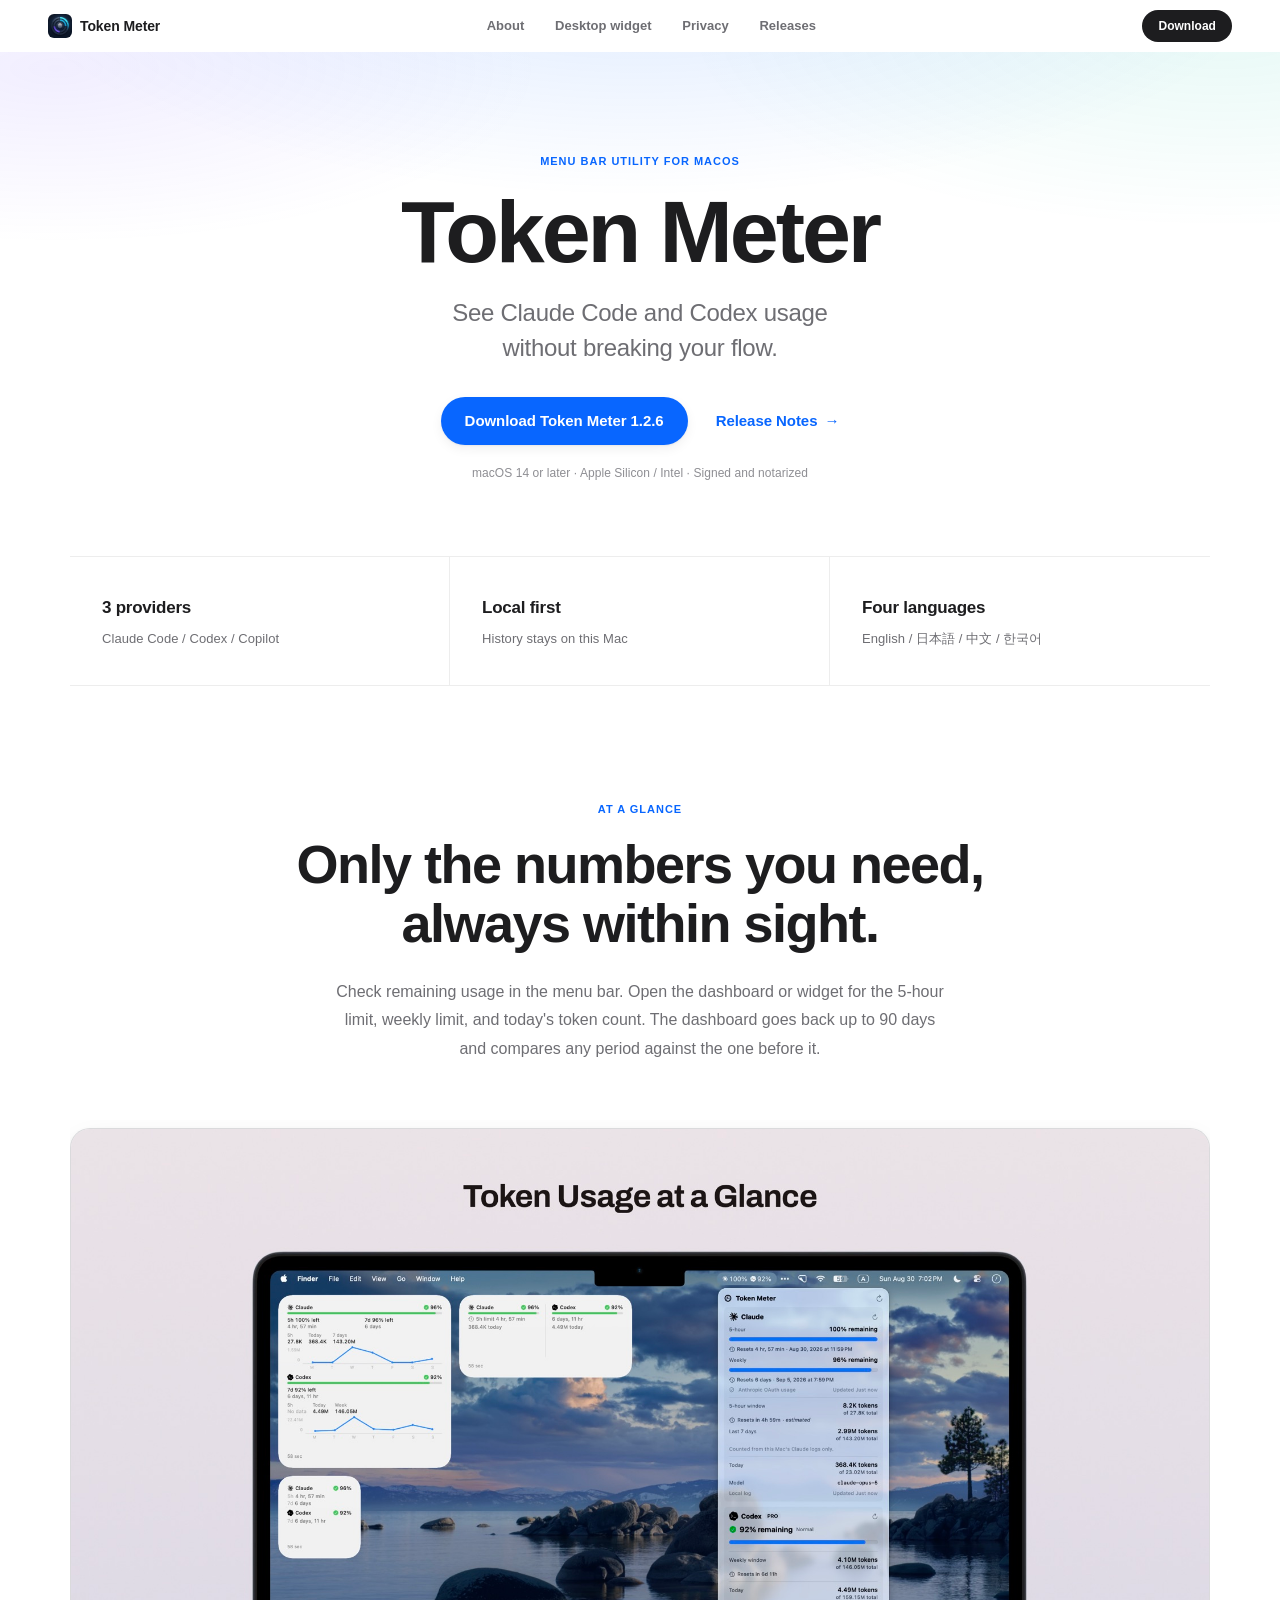
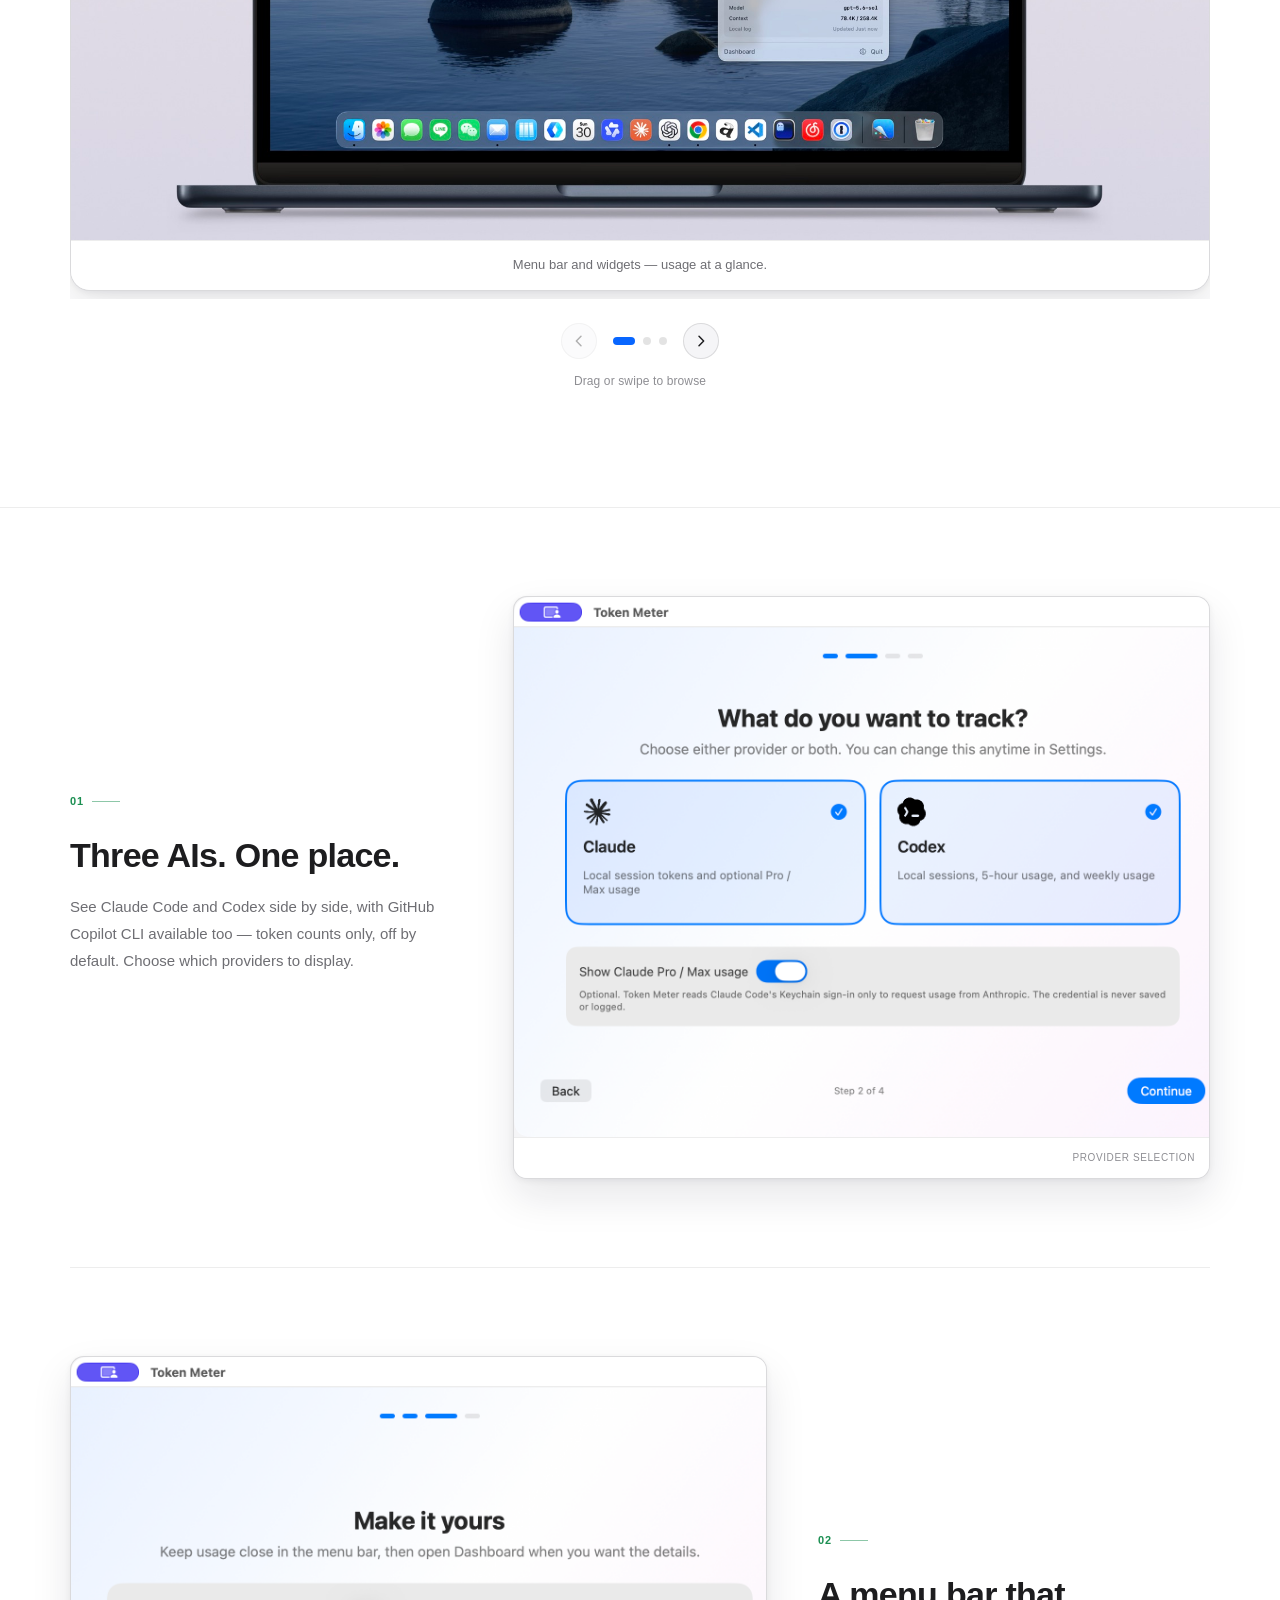
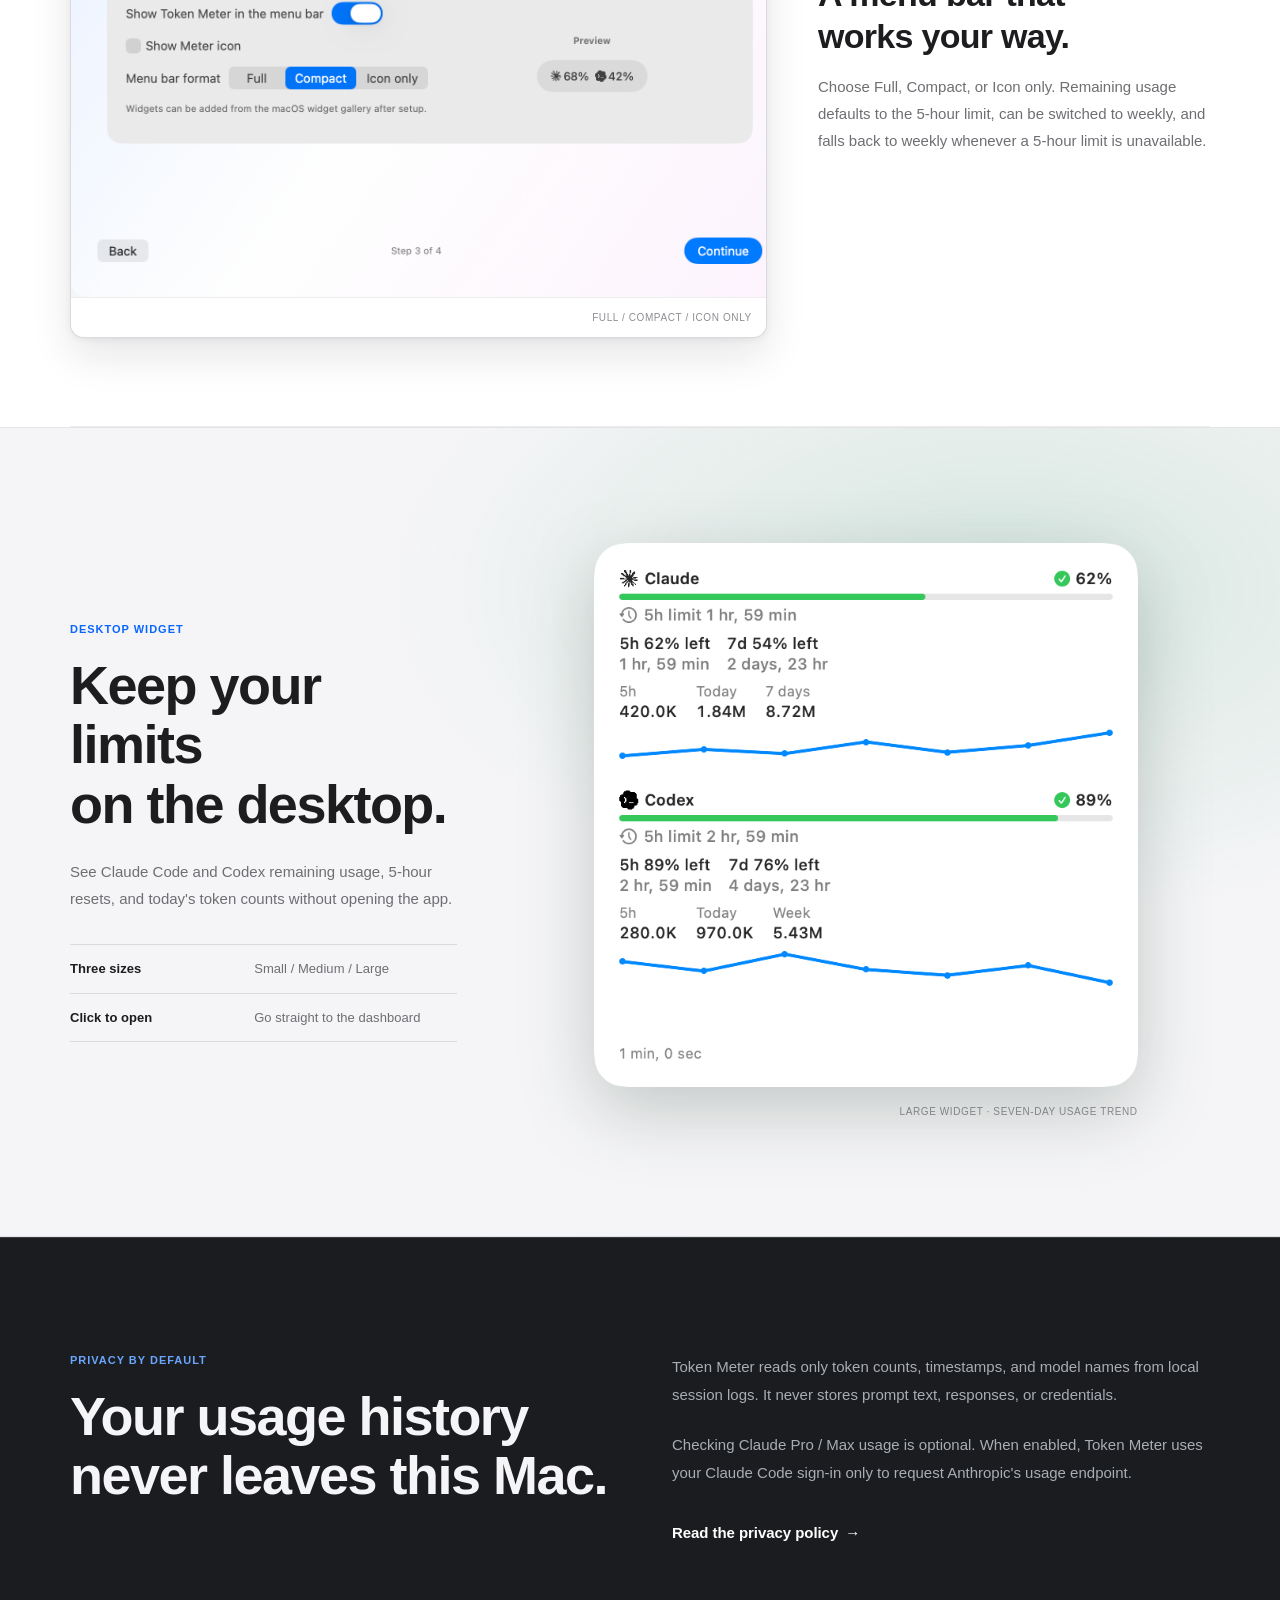
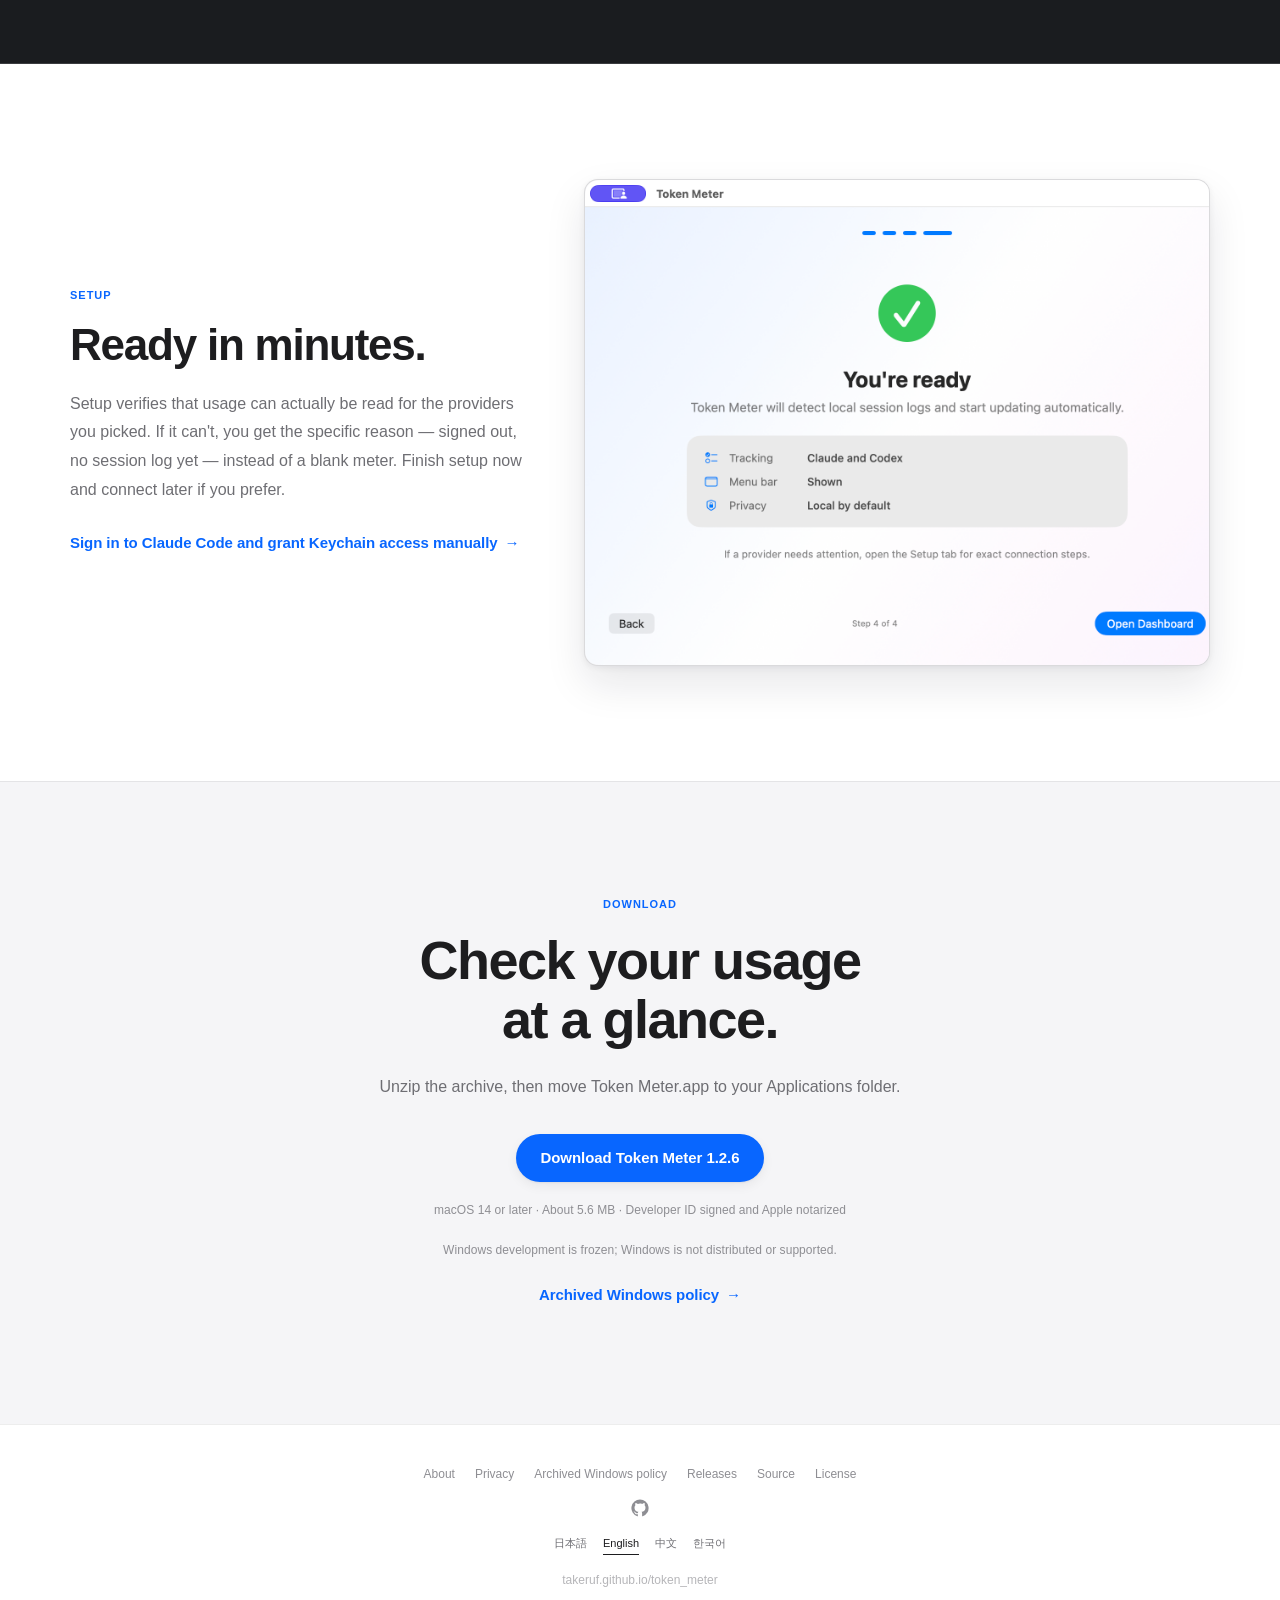
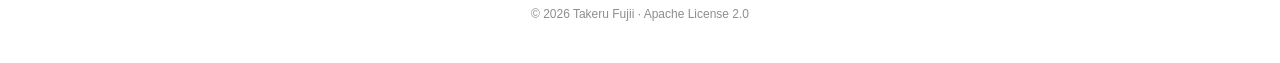
==== commit 3a789600: "docs: update documentation to reflect frozen Windows development status" ====
--- a/docs/index.html
+++ b/docs/index.html
@@ -16,7 +16,7 @@
   <link rel="apple-touch-icon" href="assets/token-meter-icon.png">
   <script>document.documentElement.classList.add("js");</script>
   <link rel="stylesheet" href="styles.css?v=1.2.6-3">
-  <script src="localization.js?v=1.2.6-3" defer></script>
+  <script src="localization.js?v=1.2.6-4" defer></script>
   <script src="interactions.js?v=1.2.6-3" defer></script>
 </head>
 <body>
@@ -188,7 +188,8 @@
       <div class="reveal" style="--i: 2">
         <a class="button button-primary" href="https://github.com/TakeruF/token_meter/releases/download/v1.2.6/TokenMeter-1.2.6.zip" data-i18n="downloadVersion" data-press>Token Meter 1.2.6をダウンロード</a>
         <p class="release-meta" data-i18n="downloadMeta">macOS 14以降 · 約5.6 MB · Developer ID署名・Apple公証済み</p>
-        <a class="text-link" href="https://github.com/TakeruF/token_meter/blob/main/CODE_SIGNING.md" target="_blank" rel="noreferrer" data-press>Code signing policy <span aria-hidden="true">→</span></a>
+        <p class="release-meta" data-i18n="windowsAvailability">Windows版は開発凍結済みで、配布・サポートしていません。</p>
+        <a class="text-link" href="https://github.com/TakeruF/token_meter/blob/main/CODE_SIGNING.md" target="_blank" rel="noreferrer" data-press>Archived Windows policy <span aria-hidden="true">→</span></a>
       </div>
     </section>
   </main>
@@ -198,7 +199,7 @@
       <nav class="footer-links" aria-label="フッターナビゲーション">
         <a href="#top" data-i18n="navAbout">概要</a>
         <a href="https://github.com/TakeruF/token_meter/blob/main/docs/privacy.md" target="_blank" rel="noreferrer" data-i18n="footerPrivacy">プライバシー</a>
-        <a href="https://github.com/TakeruF/token_meter/blob/main/CODE_SIGNING.md" target="_blank" rel="noreferrer">Code signing policy</a>
+        <a href="https://github.com/TakeruF/token_meter/blob/main/CODE_SIGNING.md" target="_blank" rel="noreferrer">Archived Windows policy</a>
         <a href="https://github.com/TakeruF/token_meter/releases" target="_blank" rel="noreferrer" data-i18n="footerReleases">リリース</a>
         <a href="https://github.com/TakeruF/token_meter" target="_blank" rel="noreferrer" data-i18n="footerSource">ソースコード</a>
         <a href="https://github.com/TakeruF/token_meter/blob/main/LICENSE" target="_blank" rel="noreferrer" data-i18n="footerLicense">ライセンス</a>
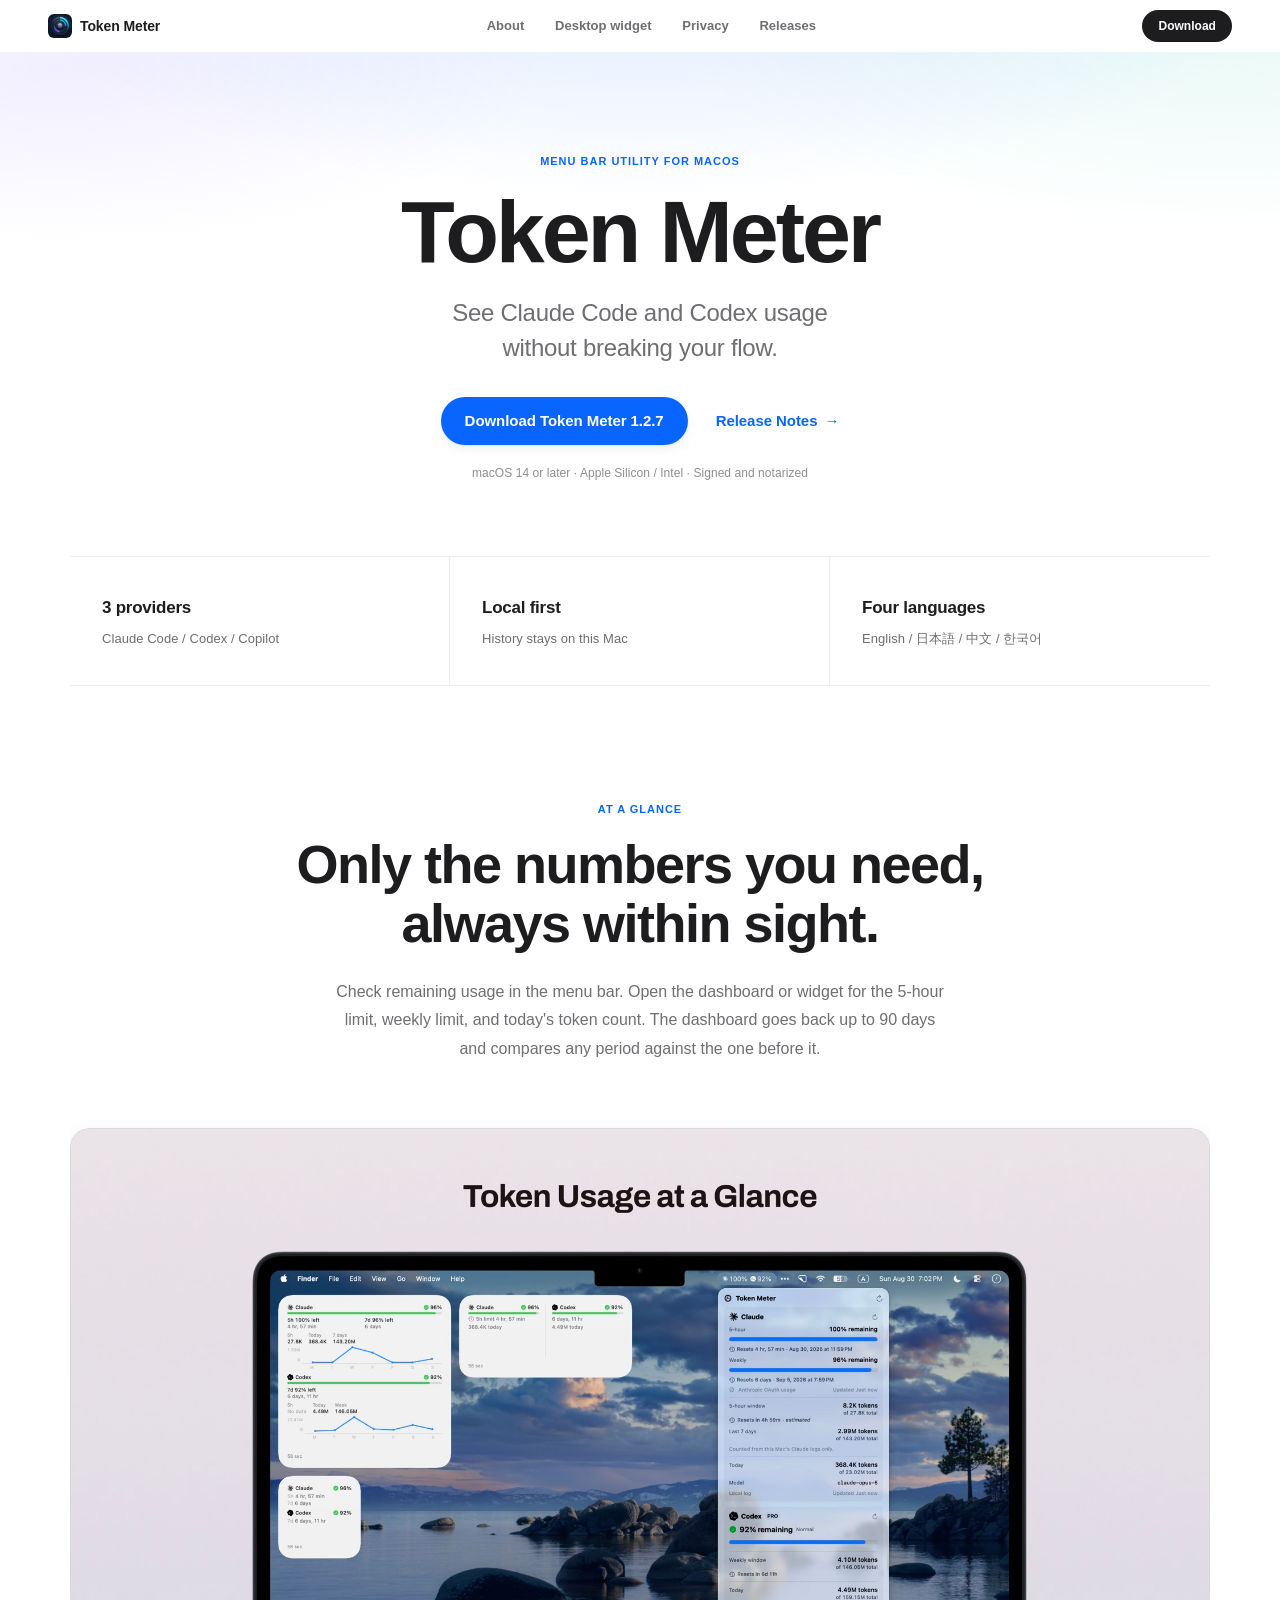
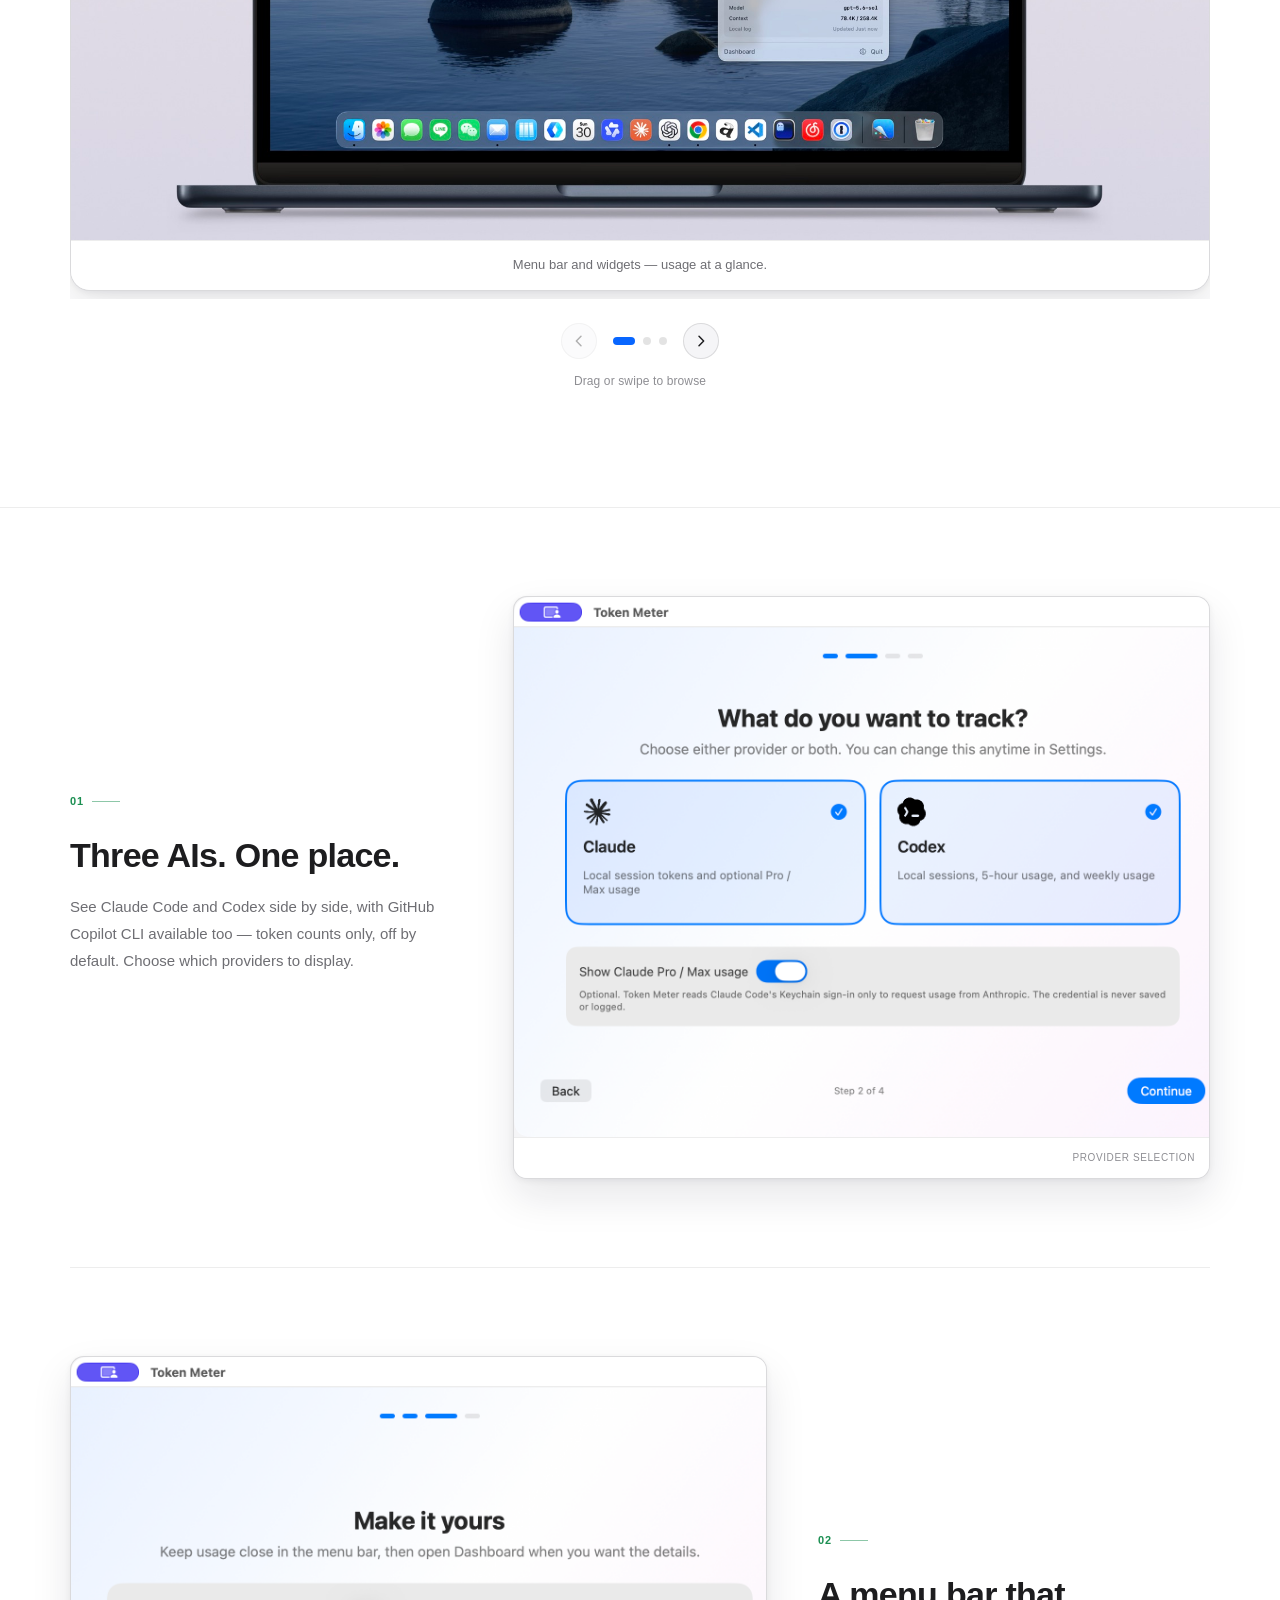
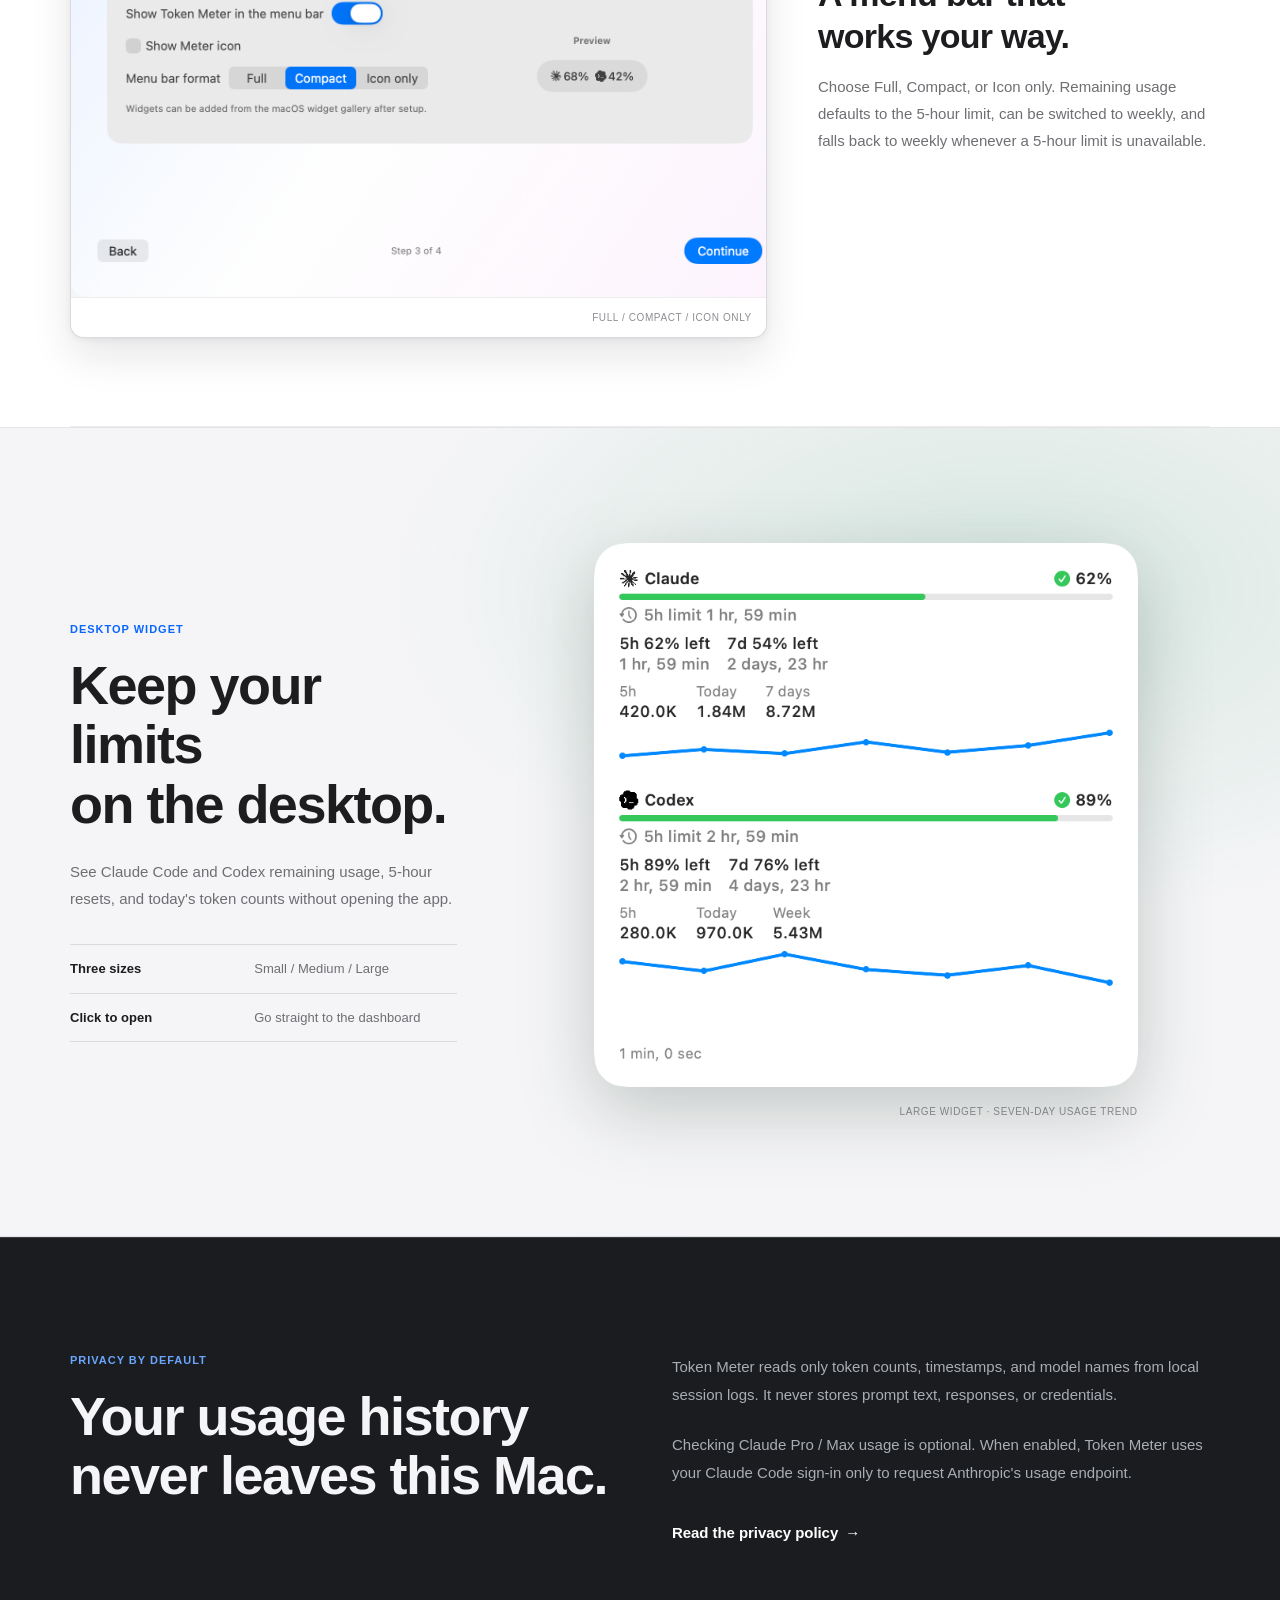
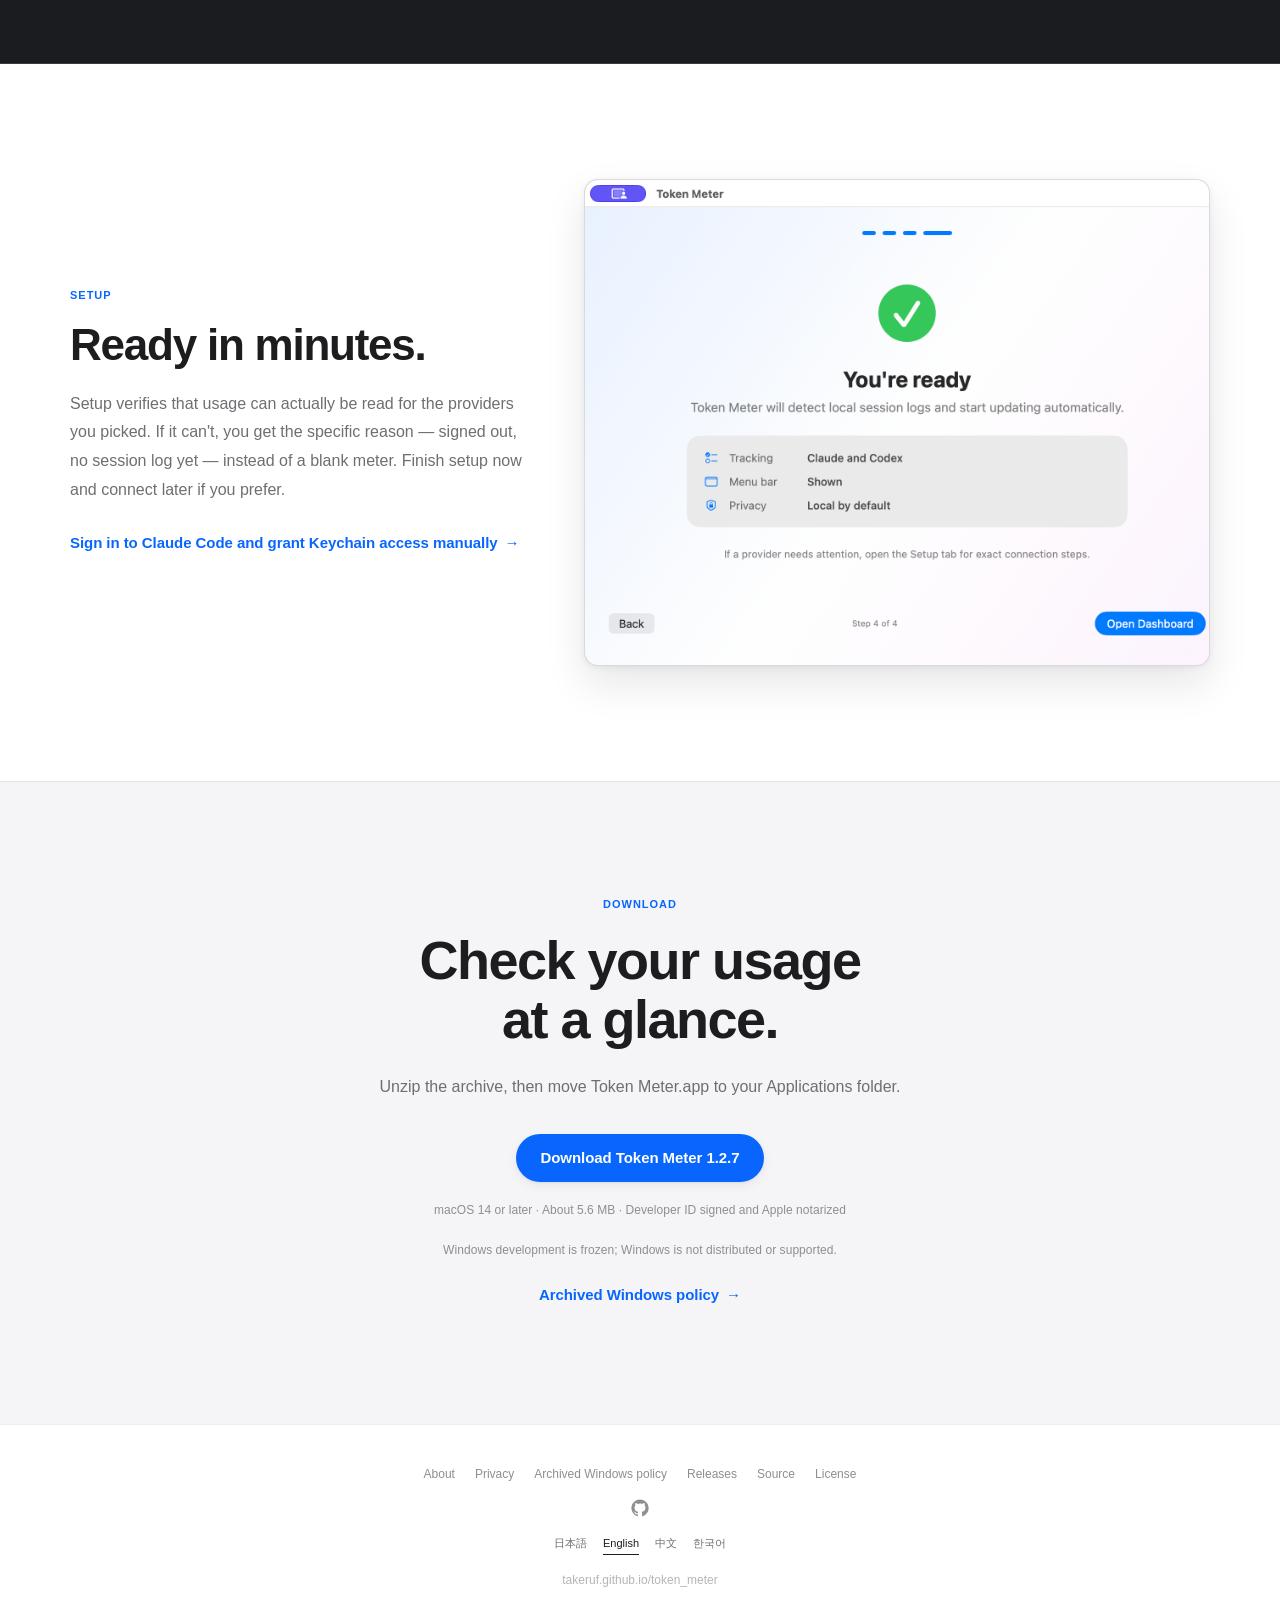
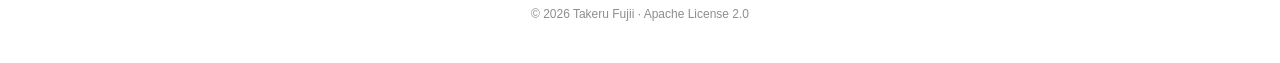
==== commit a1d54d7c: "Release Token Meter 1.2.7" ====
--- a/docs/index.html
+++ b/docs/index.html
@@ -15,9 +15,9 @@
   <link rel="icon" href="assets/token-meter-icon.png">
   <link rel="apple-touch-icon" href="assets/token-meter-icon.png">
   <script>document.documentElement.classList.add("js");</script>
-  <link rel="stylesheet" href="styles.css?v=1.2.6-3">
-  <script src="localization.js?v=1.2.6-4" defer></script>
-  <script src="interactions.js?v=1.2.6-3" defer></script>
+  <link rel="stylesheet" href="styles.css?v=1.2.7-1">
+  <script src="localization.js?v=1.2.7-1" defer></script>
+  <script src="interactions.js?v=1.2.7-1" defer></script>
 </head>
 <body>
   <a class="skip-link" href="#top" data-i18n="skipToContent">本文へスキップ</a>
@@ -33,7 +33,7 @@
       <a class="nav-link" href="#privacy" data-i18n="navPrivacy" data-press>プライバシー</a>
       <a class="nav-link" href="releases.html" data-i18n="navReleases" data-press>リリースノート</a>
     </div>
-    <a class="header-download" href="https://github.com/TakeruF/token_meter/releases/download/v1.2.6/TokenMeter-1.2.6.zip" data-i18n="navDownload" data-press>ダウンロード</a>
+    <a class="header-download" href="https://github.com/TakeruF/token_meter/releases/download/v1.2.7/TokenMeter-1.2.7.zip" data-i18n="navDownload" data-press>ダウンロード</a>
   </nav>
 
   <main id="top">
@@ -43,7 +43,7 @@
         <h1 id="hero-title" class="reveal" style="--i: 1">Token Meter</h1>
         <p class="hero-copy lede reveal" style="--i: 2" data-i18n-html="heroCopy">Claude CodeとCodexの利用状況を、<br>作業を止めずに確認。</p>
         <div class="hero-actions reveal" style="--i: 3">
-          <a class="button button-primary" href="https://github.com/TakeruF/token_meter/releases/download/v1.2.6/TokenMeter-1.2.6.zip" data-i18n="downloadVersion" data-press>Token Meter 1.2.6をダウンロード</a>
+          <a class="button button-primary" href="https://github.com/TakeruF/token_meter/releases/download/v1.2.7/TokenMeter-1.2.7.zip" data-i18n="downloadVersion" data-press>Token Meter 1.2.7をダウンロード</a>
           <a class="text-link" href="releases.html" data-press><span data-i18n="viewReleases">リリースノートを見る</span> <span aria-hidden="true">→</span></a>
         </div>
         <p class="release-meta reveal" style="--i: 3" data-i18n="heroReleaseMeta">macOS 14以降 · Apple Silicon / Intel · 署名・公証済み</p>
@@ -186,7 +186,7 @@
       <h2 class="reveal" style="--i: 1" data-i18n-html="downloadTitle">一目で<br>残量確認を。</h2>
       <p class="download-copy body-copy reveal" style="--i: 2" data-i18n="downloadBody">ZIPを展開し、Token Meter.appをアプリケーションフォルダへ移動してください。</p>
       <div class="reveal" style="--i: 2">
-        <a class="button button-primary" href="https://github.com/TakeruF/token_meter/releases/download/v1.2.6/TokenMeter-1.2.6.zip" data-i18n="downloadVersion" data-press>Token Meter 1.2.6をダウンロード</a>
+        <a class="button button-primary" href="https://github.com/TakeruF/token_meter/releases/download/v1.2.7/TokenMeter-1.2.7.zip" data-i18n="downloadVersion" data-press>Token Meter 1.2.7をダウンロード</a>
         <p class="release-meta" data-i18n="downloadMeta">macOS 14以降 · 約5.6 MB · Developer ID署名・Apple公証済み</p>
         <p class="release-meta" data-i18n="windowsAvailability">Windows版は開発凍結済みで、配布・サポートしていません。</p>
         <a class="text-link" href="https://github.com/TakeruF/token_meter/blob/main/CODE_SIGNING.md" target="_blank" rel="noreferrer" data-press>Archived Windows policy <span aria-hidden="true">→</span></a>
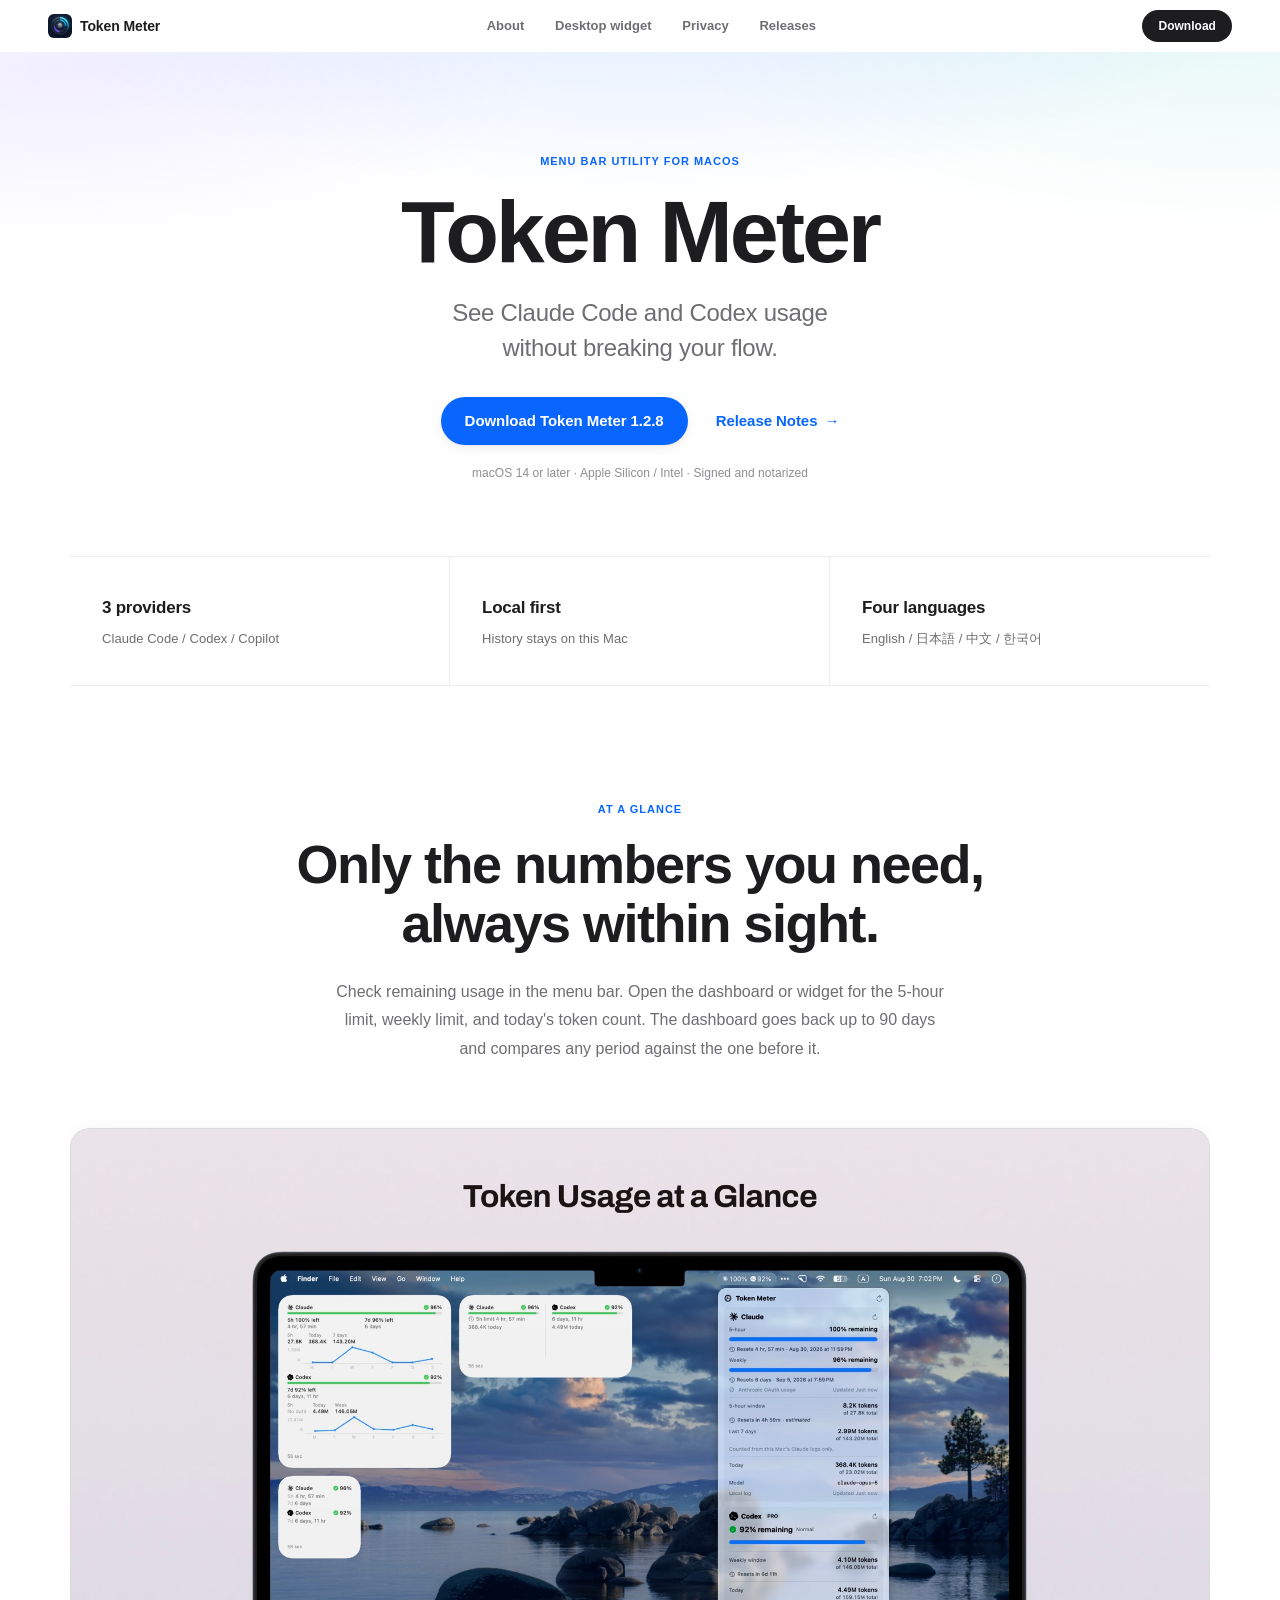
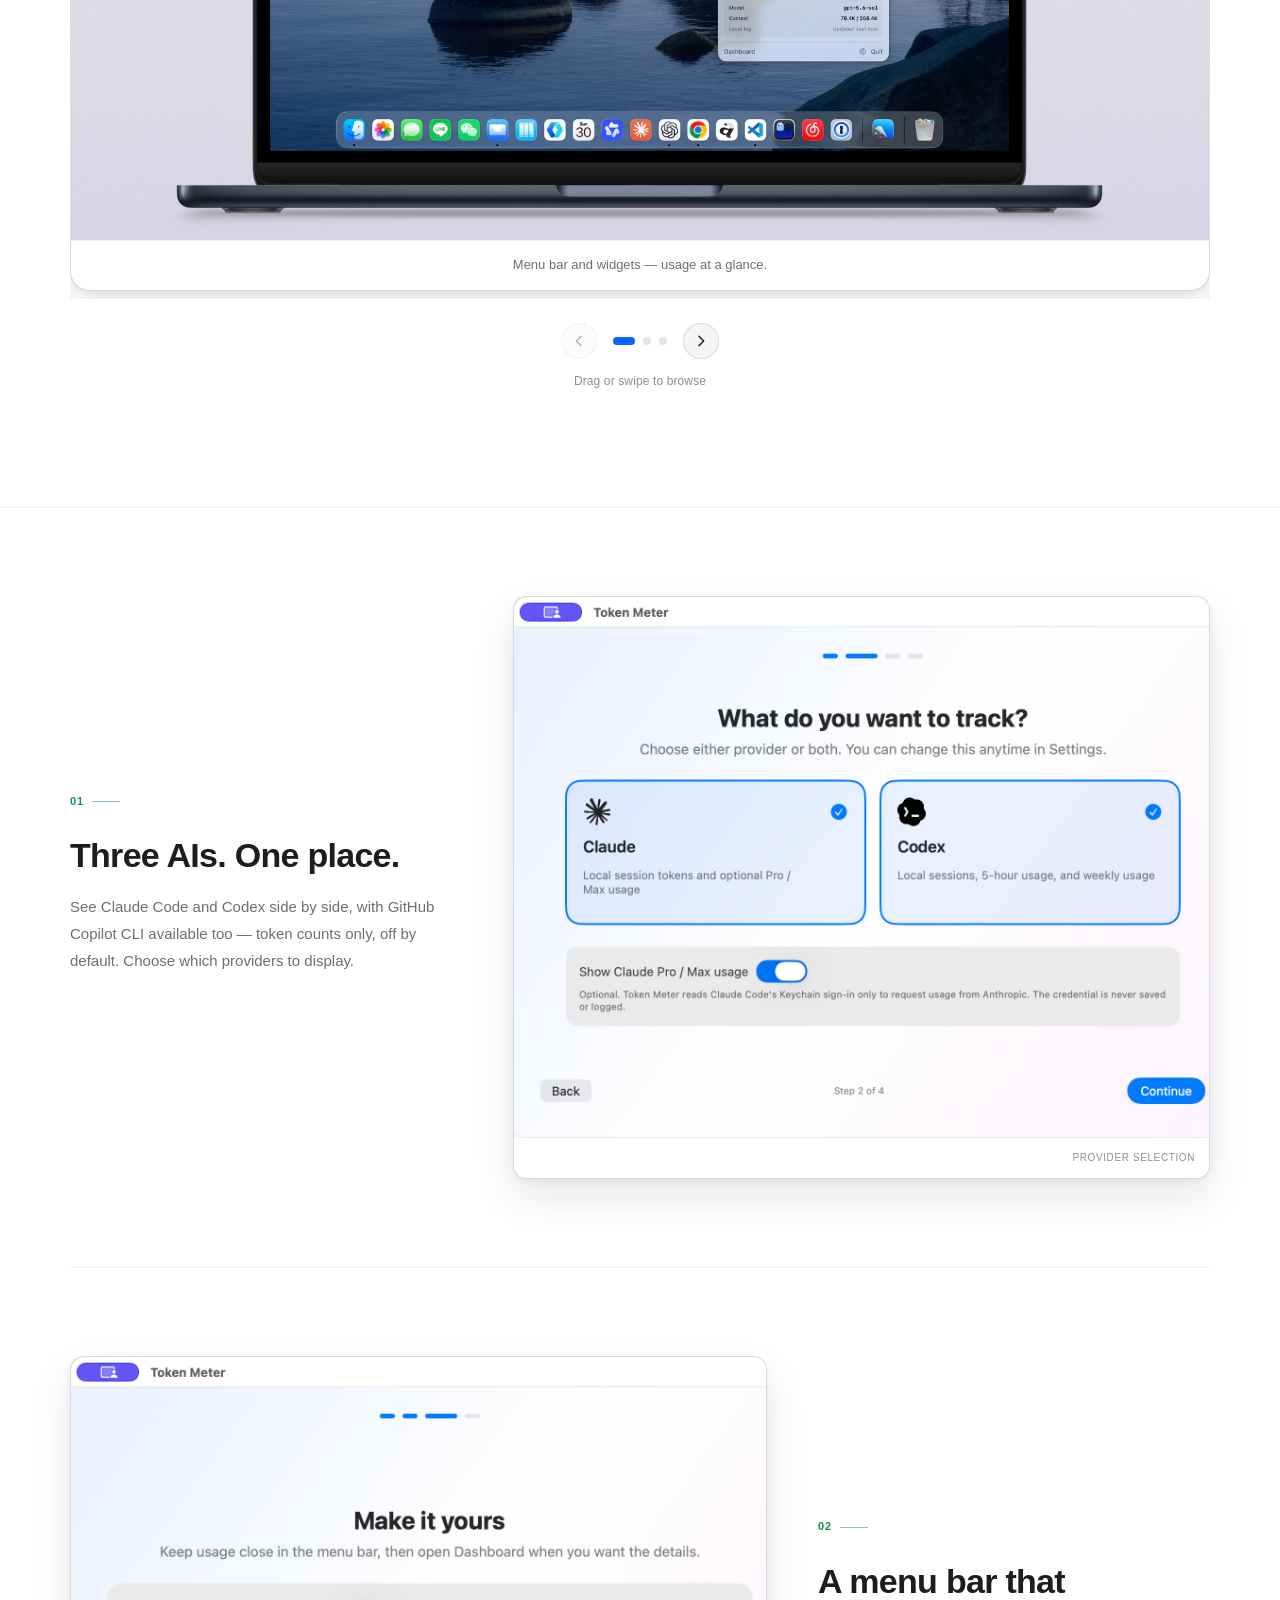
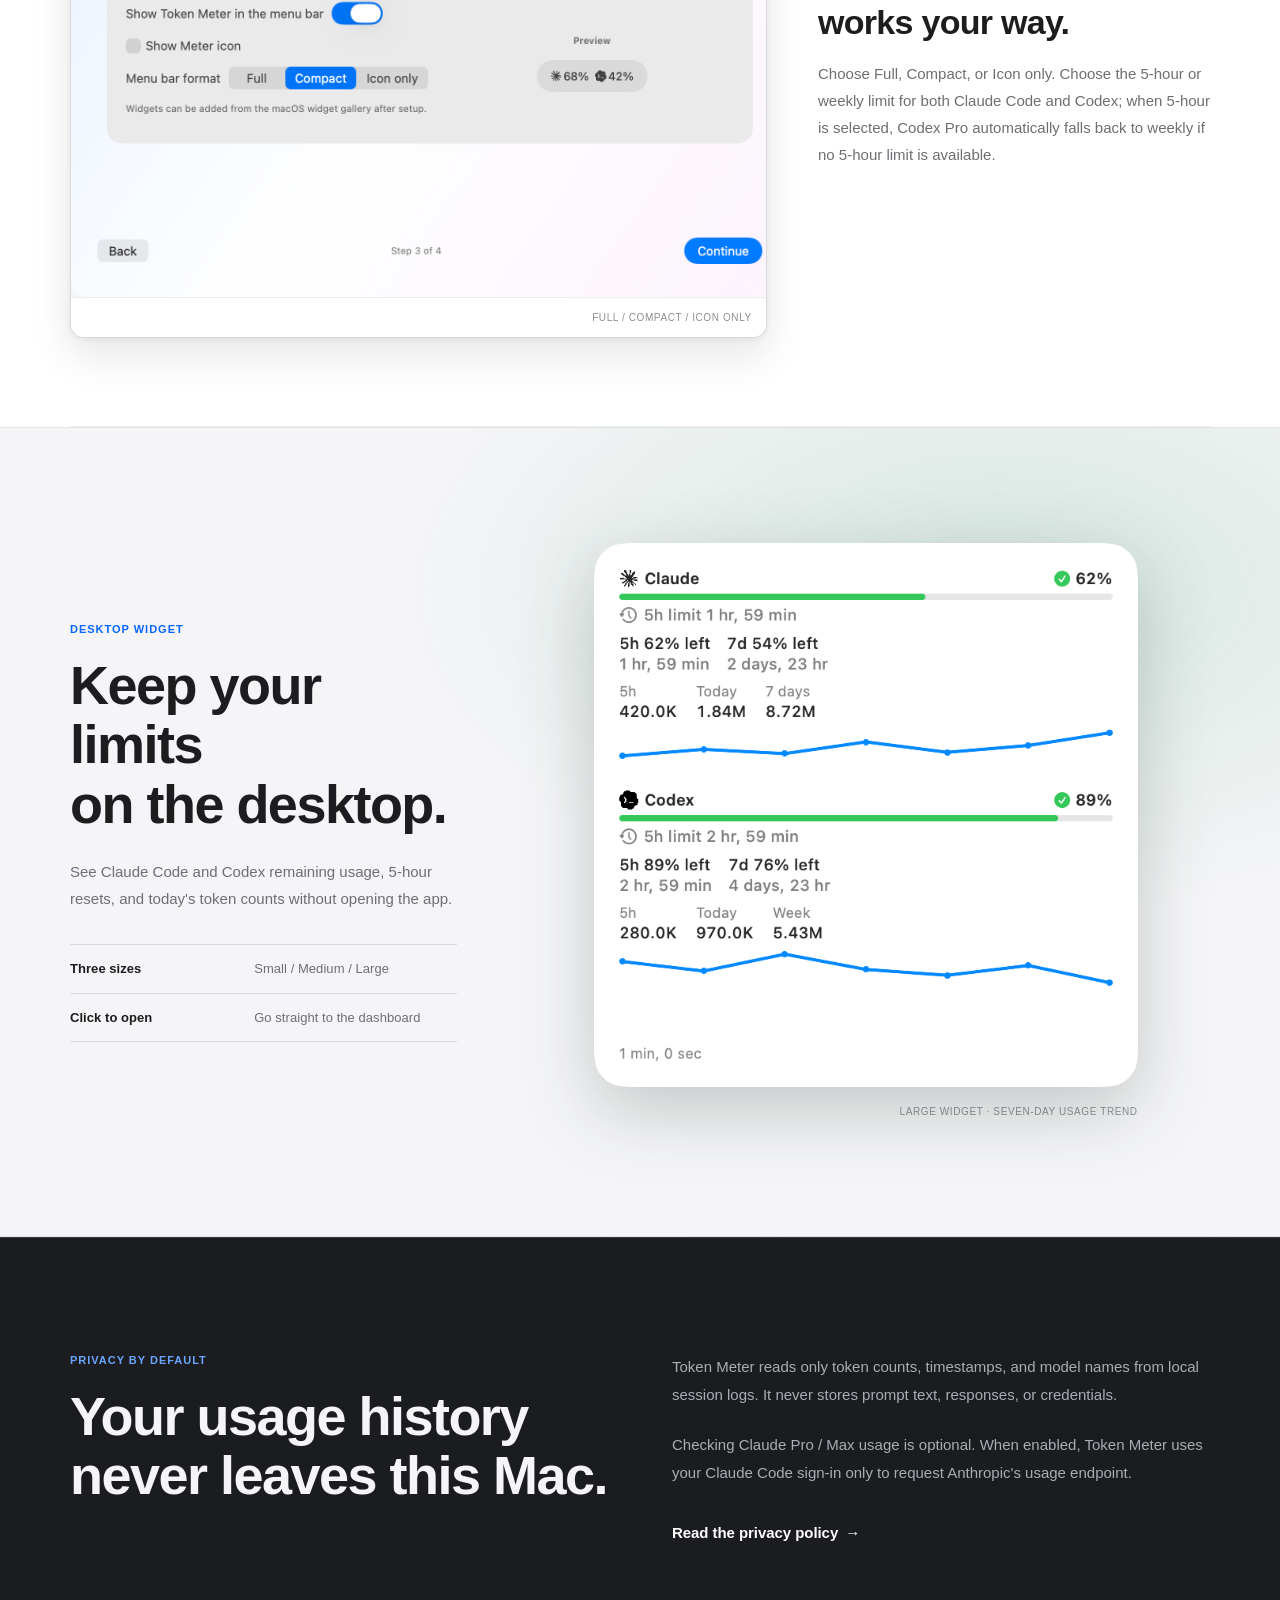
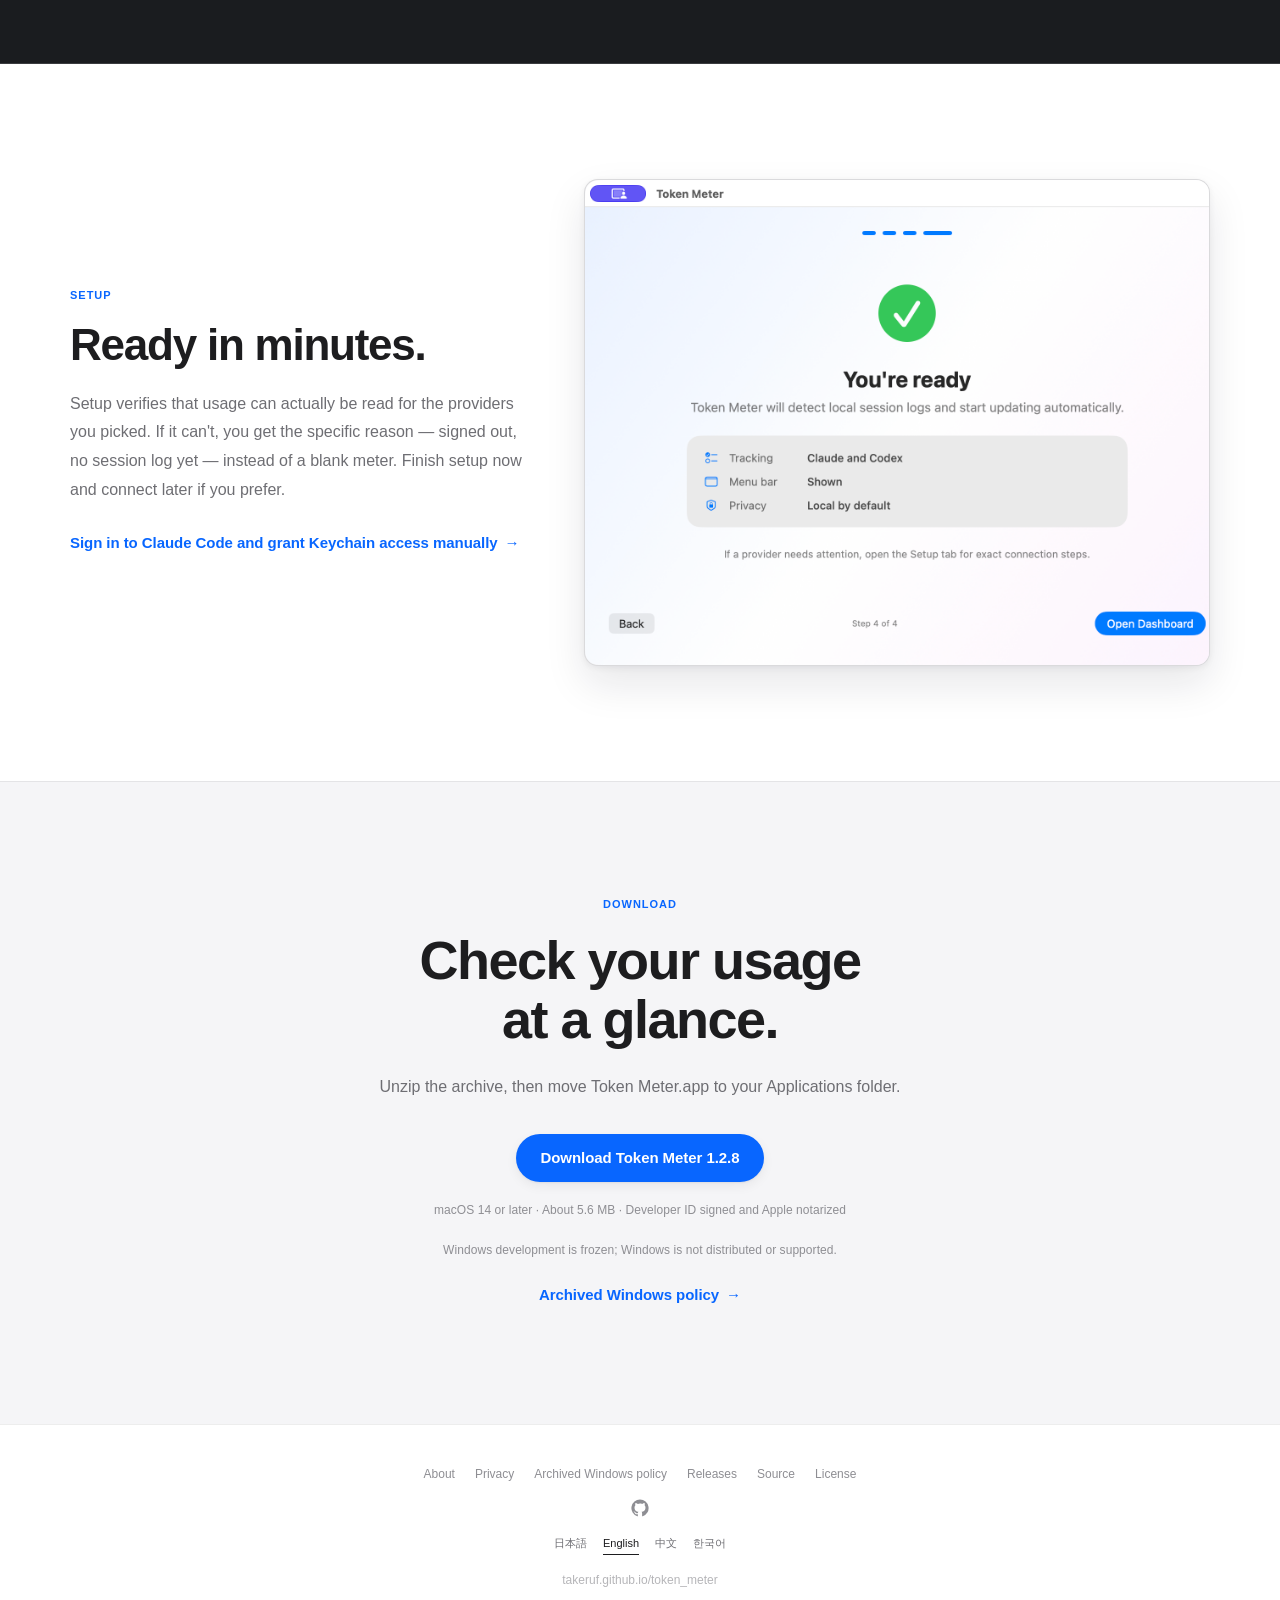
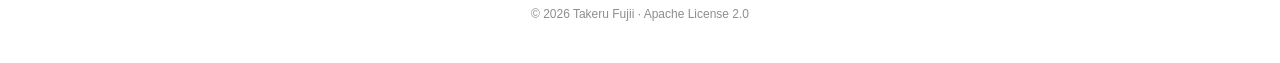
==== commit f3f7f17b: "Release Token Meter 1.2.8" ====
--- a/docs/index.html
+++ b/docs/index.html
@@ -15,9 +15,9 @@
   <link rel="icon" href="assets/token-meter-icon.png">
   <link rel="apple-touch-icon" href="assets/token-meter-icon.png">
   <script>document.documentElement.classList.add("js");</script>
-  <link rel="stylesheet" href="styles.css?v=1.2.7-1">
-  <script src="localization.js?v=1.2.7-1" defer></script>
-  <script src="interactions.js?v=1.2.7-1" defer></script>
+  <link rel="stylesheet" href="styles.css?v=1.2.8-1">
+  <script src="localization.js?v=1.2.8-1" defer></script>
+  <script src="interactions.js?v=1.2.8-1" defer></script>
 </head>
 <body>
   <a class="skip-link" href="#top" data-i18n="skipToContent">本文へスキップ</a>
@@ -33,7 +33,7 @@
       <a class="nav-link" href="#privacy" data-i18n="navPrivacy" data-press>プライバシー</a>
       <a class="nav-link" href="releases.html" data-i18n="navReleases" data-press>リリースノート</a>
     </div>
-    <a class="header-download" href="https://github.com/TakeruF/token_meter/releases/download/v1.2.7/TokenMeter-1.2.7.zip" data-i18n="navDownload" data-press>ダウンロード</a>
+    <a class="header-download" href="https://github.com/TakeruF/token_meter/releases/download/v1.2.8/TokenMeter-1.2.8.zip" data-i18n="navDownload" data-press>ダウンロード</a>
   </nav>
 
   <main id="top">
@@ -43,7 +43,7 @@
         <h1 id="hero-title" class="reveal" style="--i: 1">Token Meter</h1>
         <p class="hero-copy lede reveal" style="--i: 2" data-i18n-html="heroCopy">Claude CodeとCodexの利用状況を、<br>作業を止めずに確認。</p>
         <div class="hero-actions reveal" style="--i: 3">
-          <a class="button button-primary" href="https://github.com/TakeruF/token_meter/releases/download/v1.2.7/TokenMeter-1.2.7.zip" data-i18n="downloadVersion" data-press>Token Meter 1.2.7をダウンロード</a>
+          <a class="button button-primary" href="https://github.com/TakeruF/token_meter/releases/download/v1.2.8/TokenMeter-1.2.8.zip" data-i18n="downloadVersion" data-press>Token Meter 1.2.8をダウンロード</a>
           <a class="text-link" href="releases.html" data-press><span data-i18n="viewReleases">リリースノートを見る</span> <span aria-hidden="true">→</span></a>
         </div>
         <p class="release-meta reveal" style="--i: 3" data-i18n="heroReleaseMeta">macOS 14以降 · Apple Silicon / Intel · 署名・公証済み</p>
@@ -186,7 +186,7 @@
       <h2 class="reveal" style="--i: 1" data-i18n-html="downloadTitle">一目で<br>残量確認を。</h2>
       <p class="download-copy body-copy reveal" style="--i: 2" data-i18n="downloadBody">ZIPを展開し、Token Meter.appをアプリケーションフォルダへ移動してください。</p>
       <div class="reveal" style="--i: 2">
-        <a class="button button-primary" href="https://github.com/TakeruF/token_meter/releases/download/v1.2.7/TokenMeter-1.2.7.zip" data-i18n="downloadVersion" data-press>Token Meter 1.2.7をダウンロード</a>
+        <a class="button button-primary" href="https://github.com/TakeruF/token_meter/releases/download/v1.2.8/TokenMeter-1.2.8.zip" data-i18n="downloadVersion" data-press>Token Meter 1.2.8をダウンロード</a>
         <p class="release-meta" data-i18n="downloadMeta">macOS 14以降 · 約5.6 MB · Developer ID署名・Apple公証済み</p>
         <p class="release-meta" data-i18n="windowsAvailability">Windows版は開発凍結済みで、配布・サポートしていません。</p>
         <a class="text-link" href="https://github.com/TakeruF/token_meter/blob/main/CODE_SIGNING.md" target="_blank" rel="noreferrer" data-press>Archived Windows policy <span aria-hidden="true">→</span></a>
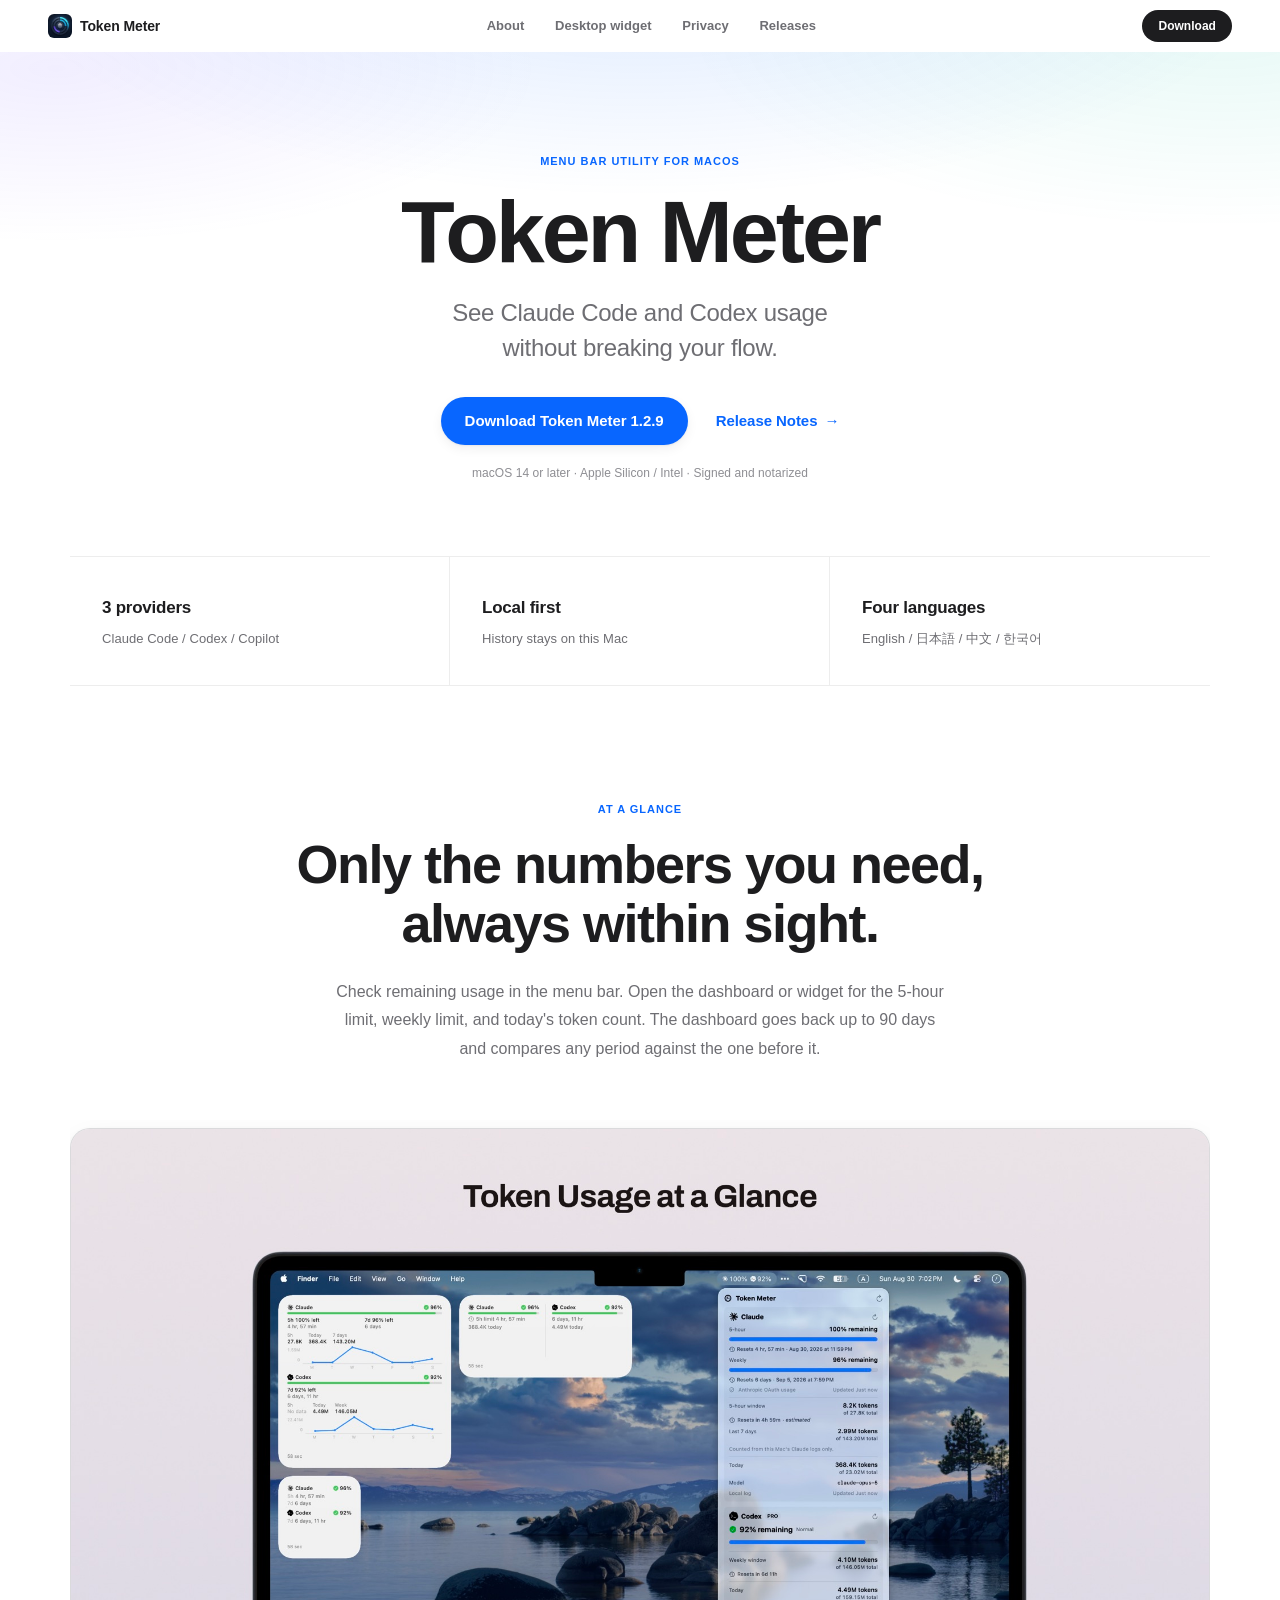
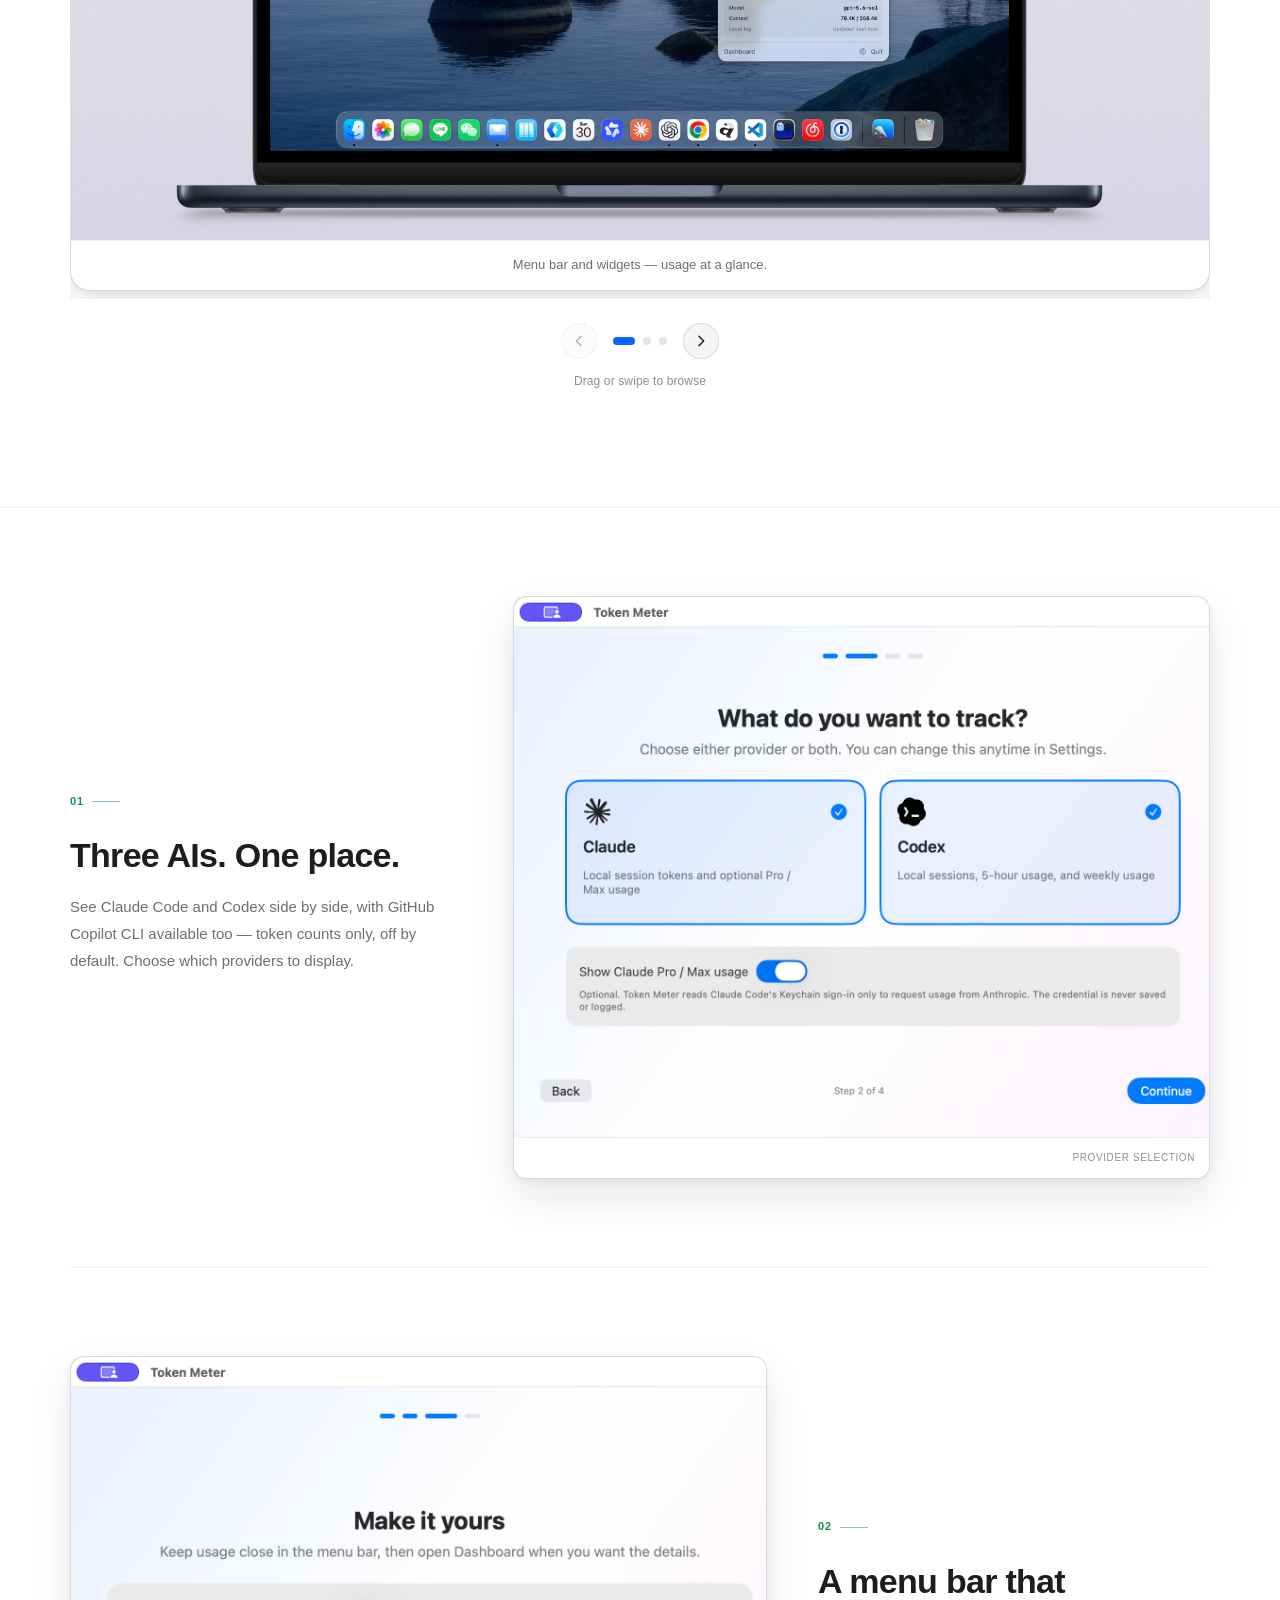
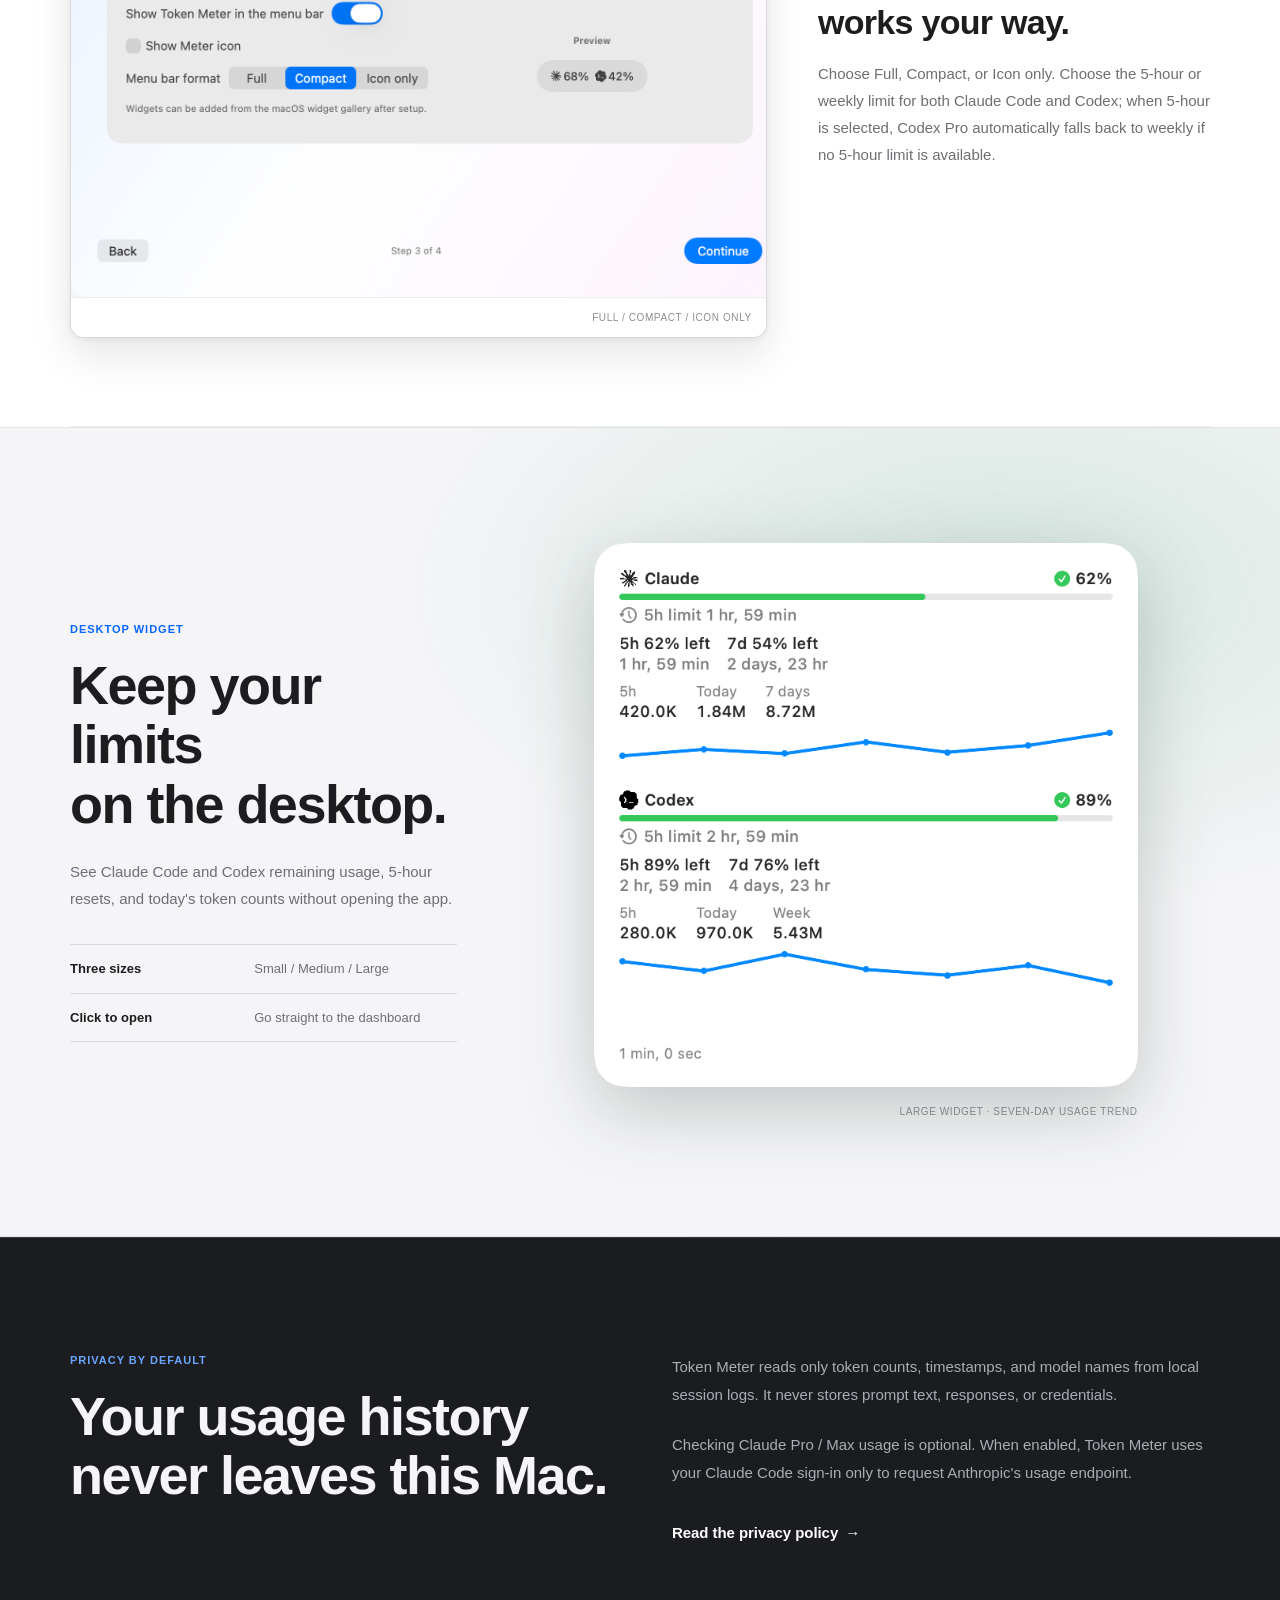
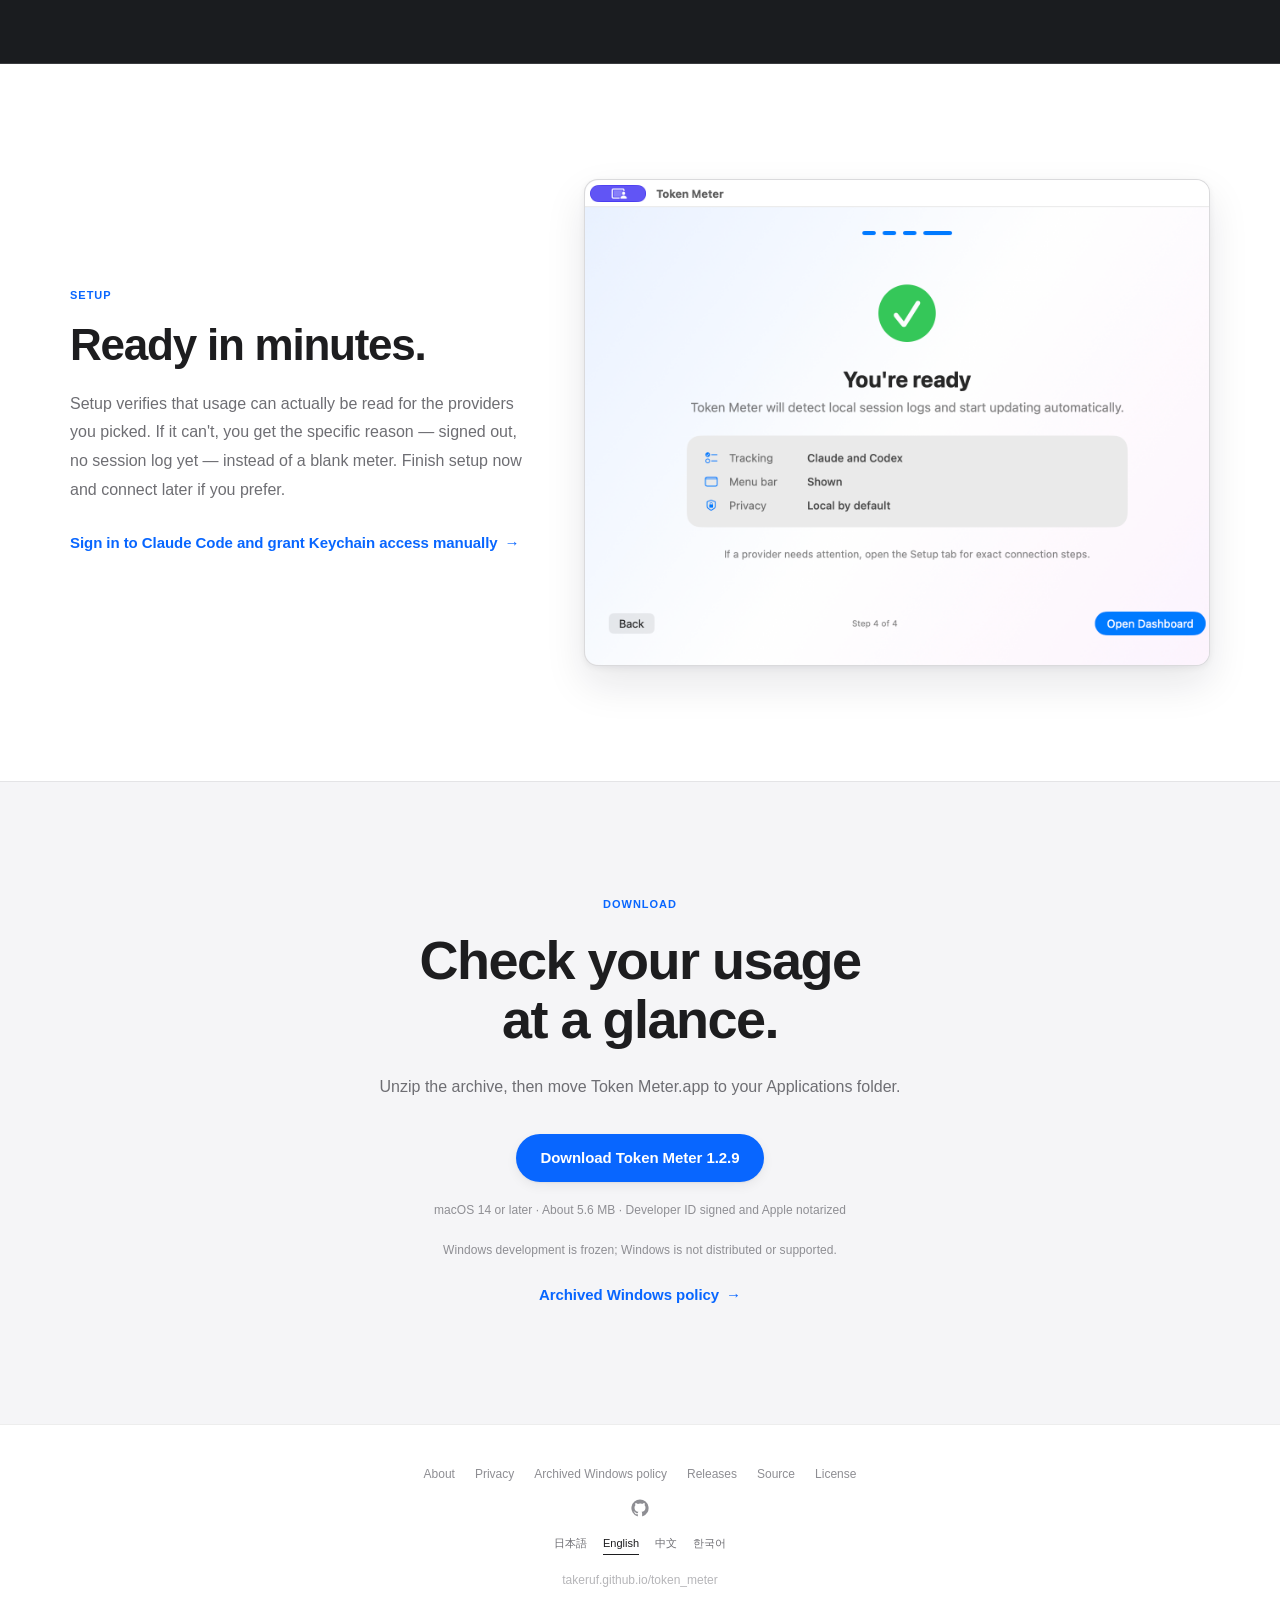
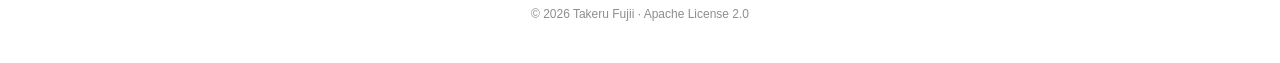
==== commit 223b4b59: "Release Token Meter 1.2.9" ====
--- a/docs/index.html
+++ b/docs/index.html
@@ -15,9 +15,9 @@
   <link rel="icon" href="assets/token-meter-icon.png">
   <link rel="apple-touch-icon" href="assets/token-meter-icon.png">
   <script>document.documentElement.classList.add("js");</script>
-  <link rel="stylesheet" href="styles.css?v=1.2.8-1">
-  <script src="localization.js?v=1.2.8-1" defer></script>
-  <script src="interactions.js?v=1.2.8-1" defer></script>
+  <link rel="stylesheet" href="styles.css?v=1.2.9">
+  <script src="localization.js?v=1.2.9" defer></script>
+  <script src="interactions.js?v=1.2.9" defer></script>
 </head>
 <body>
   <a class="skip-link" href="#top" data-i18n="skipToContent">本文へスキップ</a>
@@ -33,7 +33,7 @@
       <a class="nav-link" href="#privacy" data-i18n="navPrivacy" data-press>プライバシー</a>
       <a class="nav-link" href="releases.html" data-i18n="navReleases" data-press>リリースノート</a>
     </div>
-    <a class="header-download" href="https://github.com/TakeruF/token_meter/releases/download/v1.2.8/TokenMeter-1.2.8.zip" data-i18n="navDownload" data-press>ダウンロード</a>
+    <a class="header-download" href="https://github.com/TakeruF/token_meter/releases/download/v1.2.9/TokenMeter-1.2.9.zip" data-i18n="navDownload" data-press>ダウンロード</a>
   </nav>
 
   <main id="top">
@@ -43,7 +43,7 @@
         <h1 id="hero-title" class="reveal" style="--i: 1">Token Meter</h1>
         <p class="hero-copy lede reveal" style="--i: 2" data-i18n-html="heroCopy">Claude CodeとCodexの利用状況を、<br>作業を止めずに確認。</p>
         <div class="hero-actions reveal" style="--i: 3">
-          <a class="button button-primary" href="https://github.com/TakeruF/token_meter/releases/download/v1.2.8/TokenMeter-1.2.8.zip" data-i18n="downloadVersion" data-press>Token Meter 1.2.8をダウンロード</a>
+          <a class="button button-primary" href="https://github.com/TakeruF/token_meter/releases/download/v1.2.9/TokenMeter-1.2.9.zip" data-i18n="downloadVersion" data-press>Token Meter 1.2.9をダウンロード</a>
           <a class="text-link" href="releases.html" data-press><span data-i18n="viewReleases">リリースノートを見る</span> <span aria-hidden="true">→</span></a>
         </div>
         <p class="release-meta reveal" style="--i: 3" data-i18n="heroReleaseMeta">macOS 14以降 · Apple Silicon / Intel · 署名・公証済み</p>
@@ -186,7 +186,7 @@
       <h2 class="reveal" style="--i: 1" data-i18n-html="downloadTitle">一目で<br>残量確認を。</h2>
       <p class="download-copy body-copy reveal" style="--i: 2" data-i18n="downloadBody">ZIPを展開し、Token Meter.appをアプリケーションフォルダへ移動してください。</p>
       <div class="reveal" style="--i: 2">
-        <a class="button button-primary" href="https://github.com/TakeruF/token_meter/releases/download/v1.2.8/TokenMeter-1.2.8.zip" data-i18n="downloadVersion" data-press>Token Meter 1.2.8をダウンロード</a>
+        <a class="button button-primary" href="https://github.com/TakeruF/token_meter/releases/download/v1.2.9/TokenMeter-1.2.9.zip" data-i18n="downloadVersion" data-press>Token Meter 1.2.9をダウンロード</a>
         <p class="release-meta" data-i18n="downloadMeta">macOS 14以降 · 約5.6 MB · Developer ID署名・Apple公証済み</p>
         <p class="release-meta" data-i18n="windowsAvailability">Windows版は開発凍結済みで、配布・サポートしていません。</p>
         <a class="text-link" href="https://github.com/TakeruF/token_meter/blob/main/CODE_SIGNING.md" target="_blank" rel="noreferrer" data-press>Archived Windows policy <span aria-hidden="true">→</span></a>
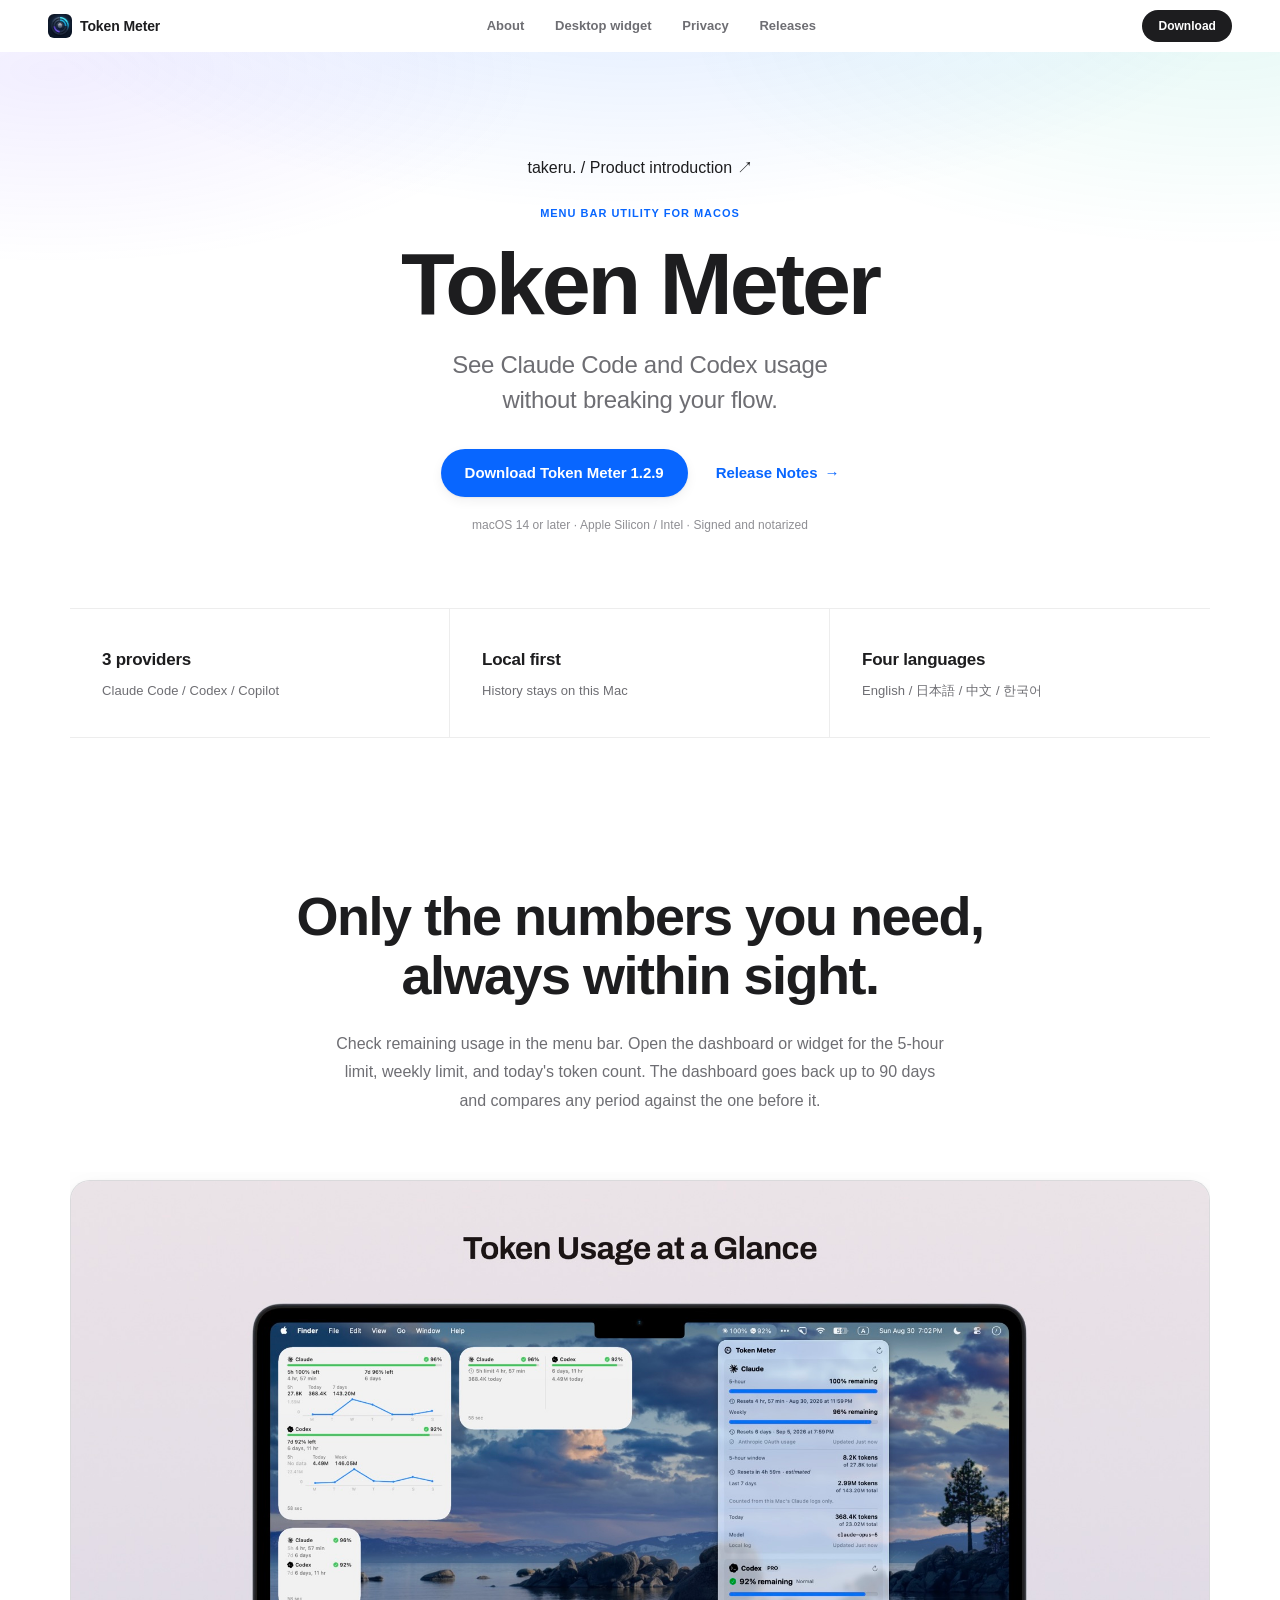
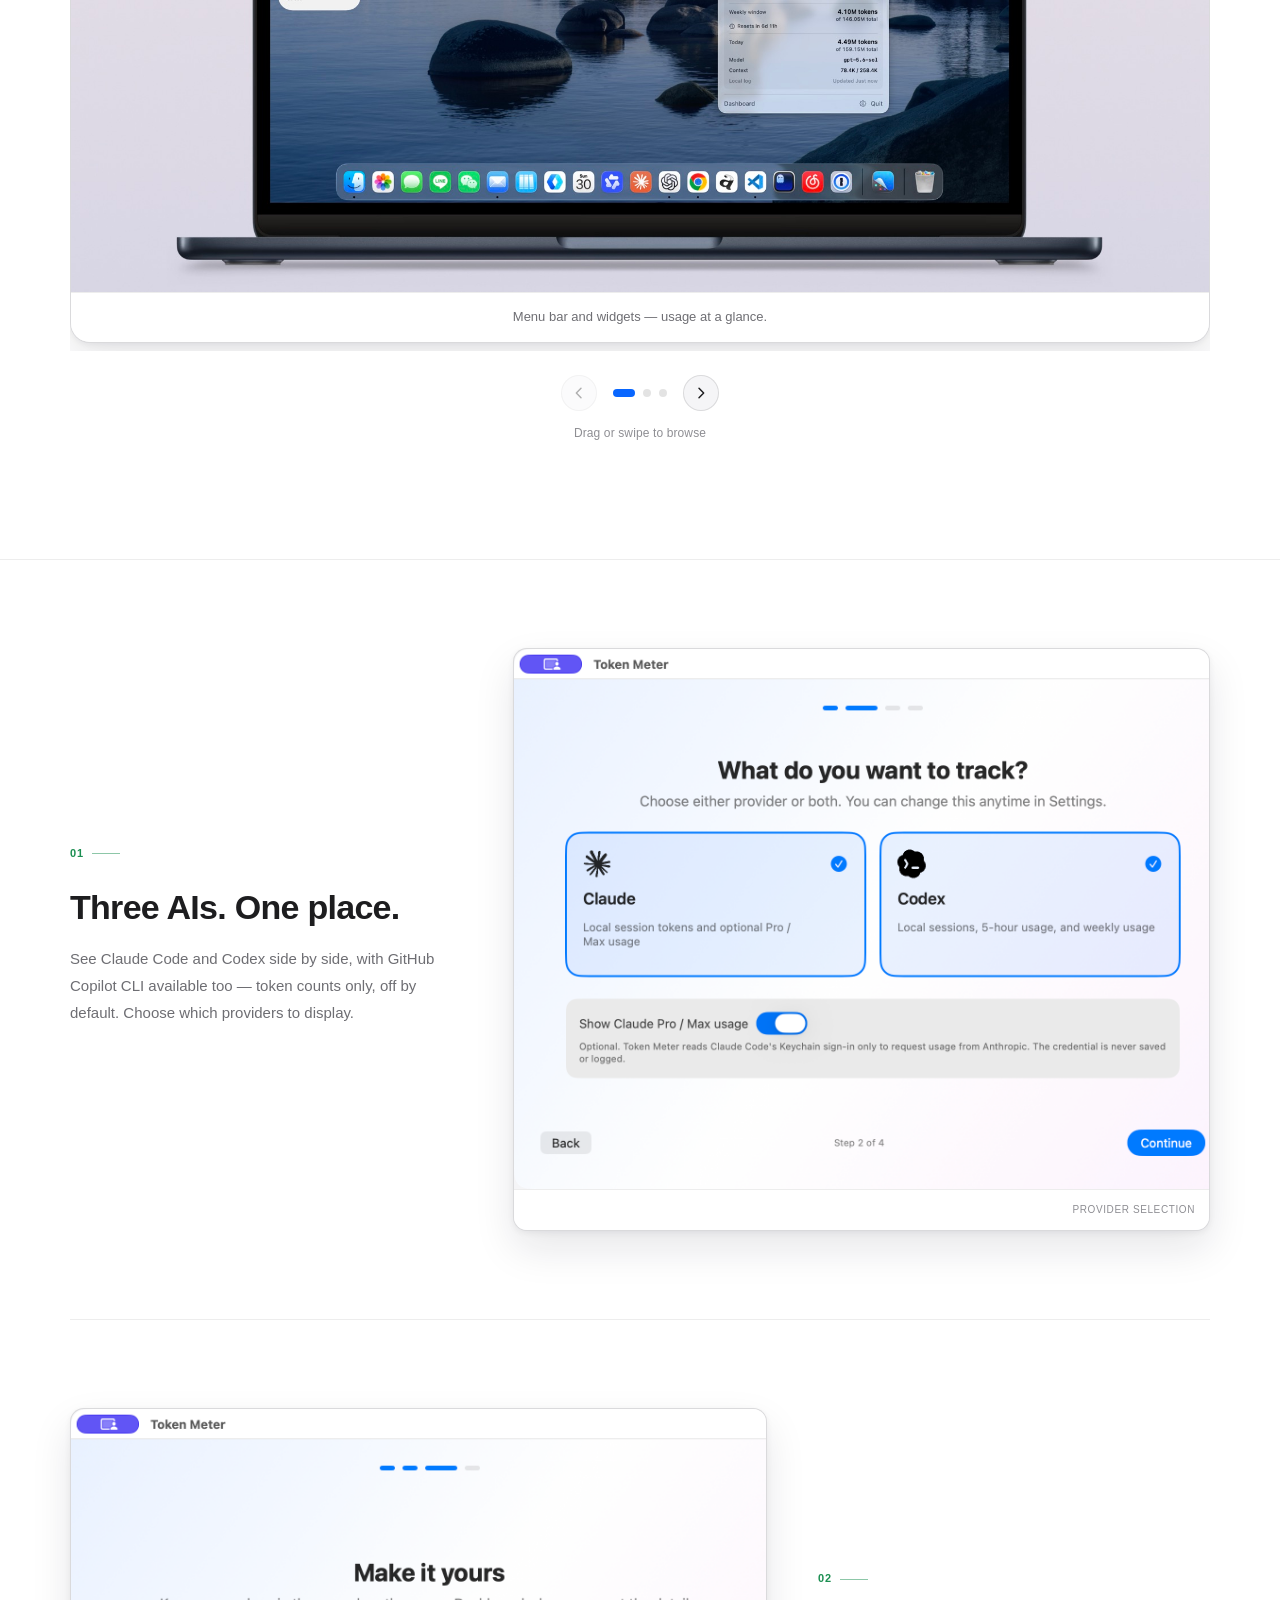
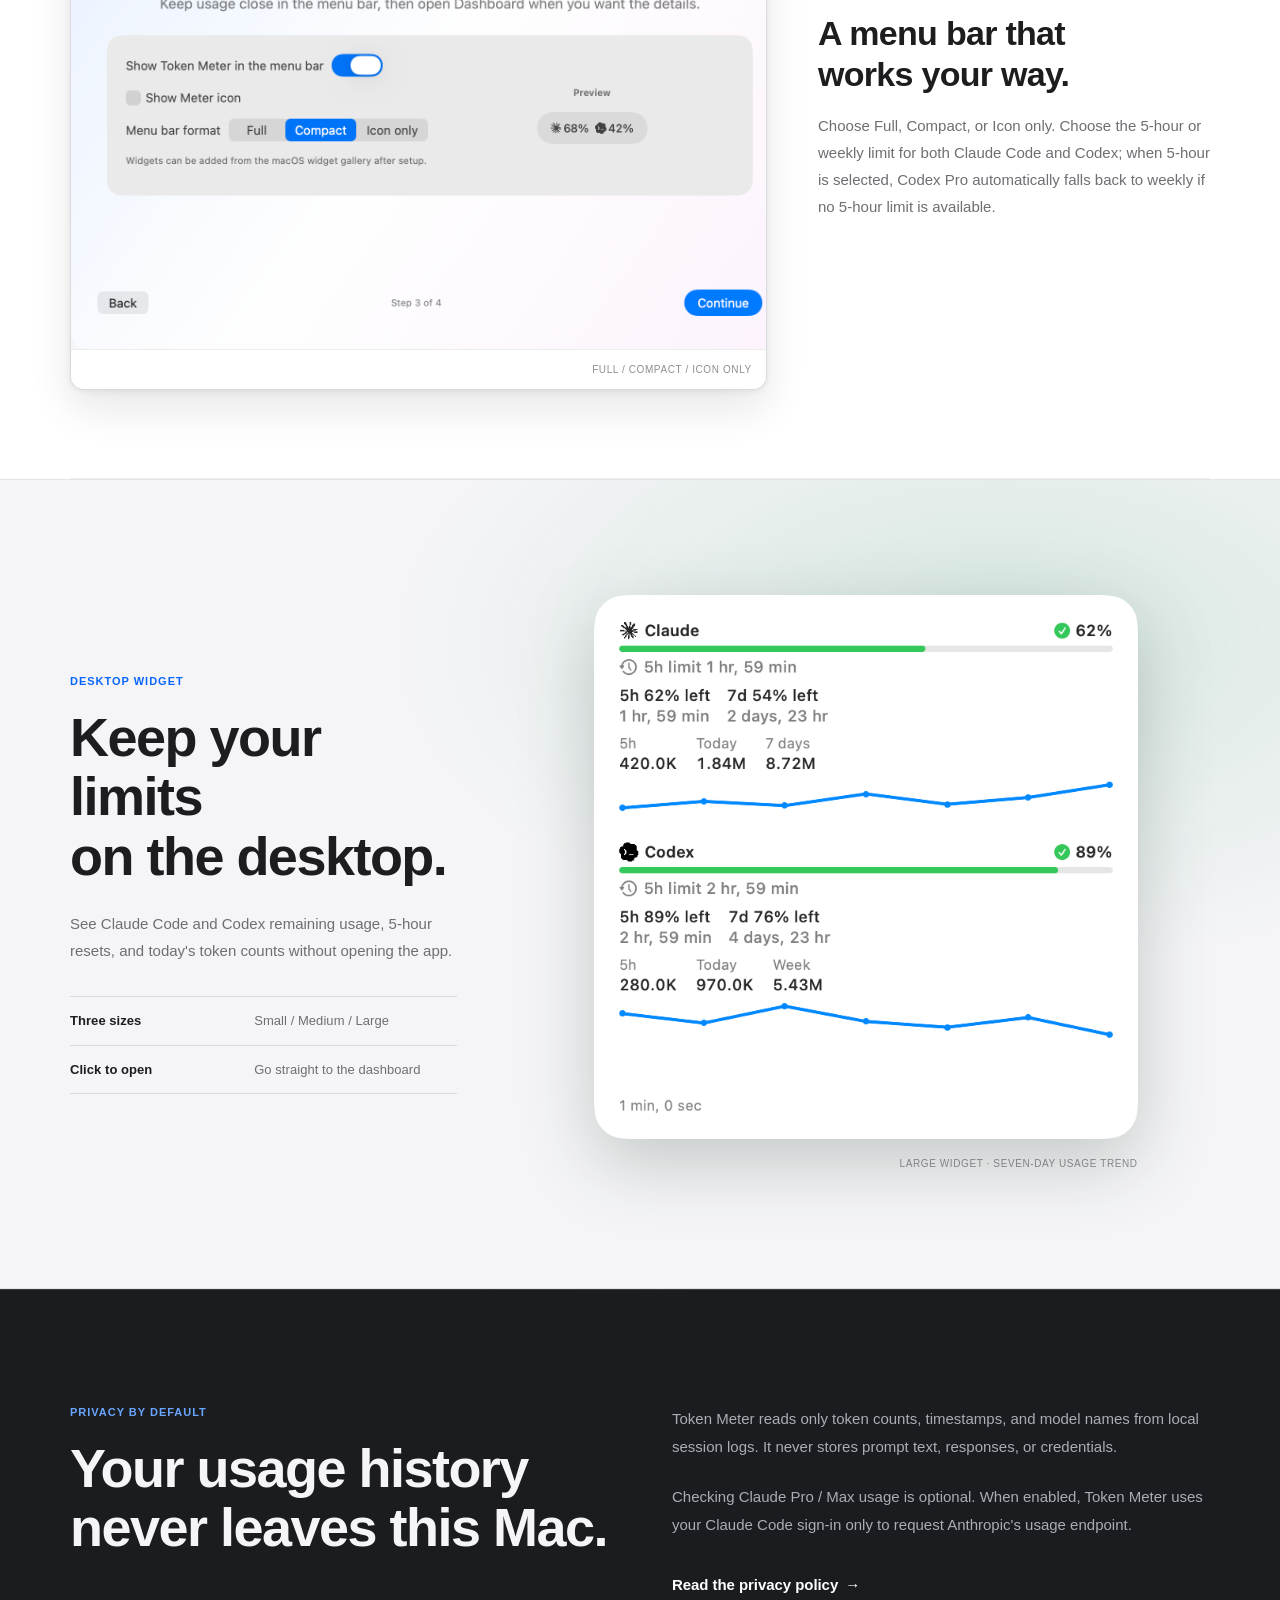
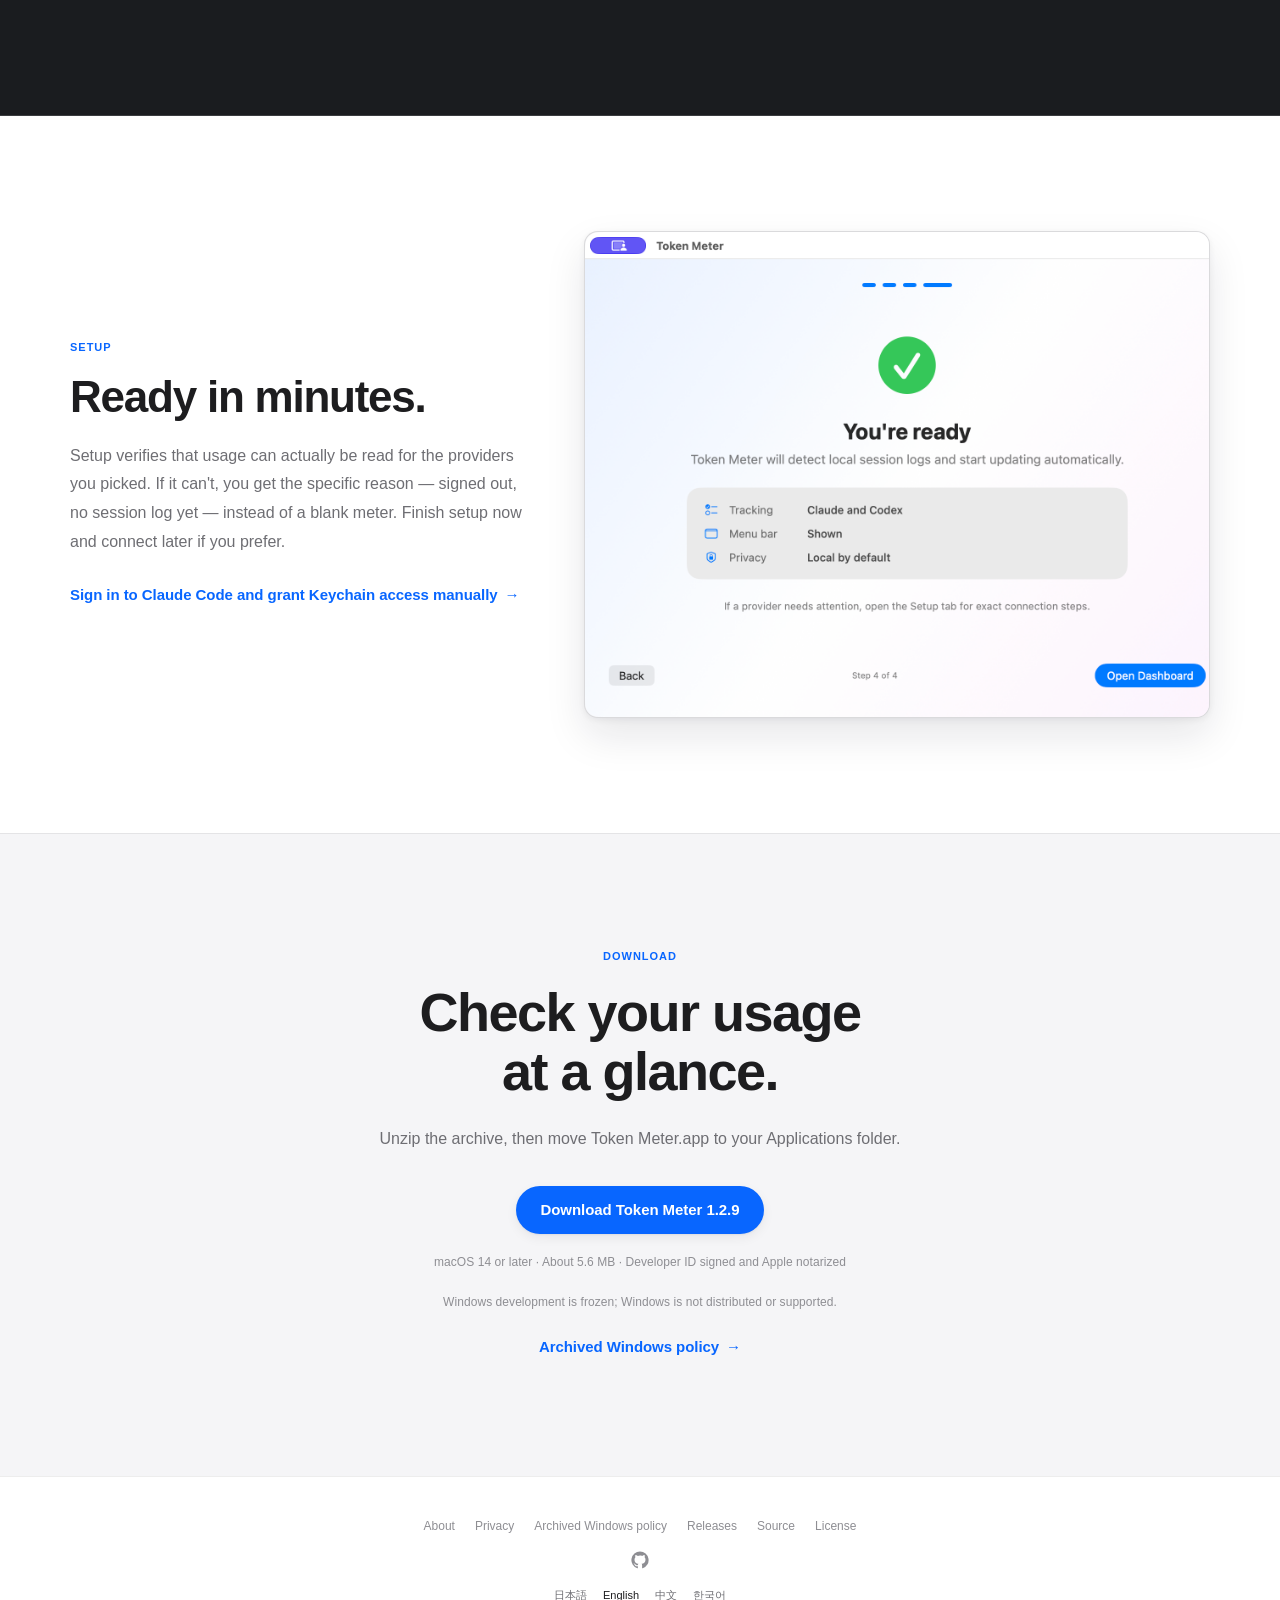
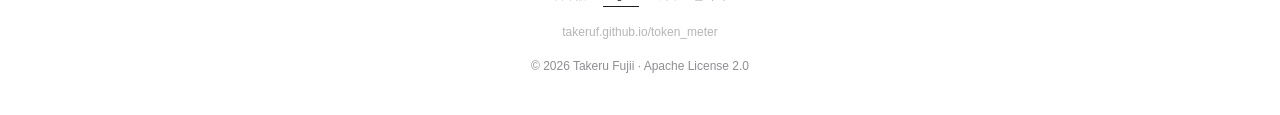
==== commit d9929da1: "Point product introductions to takeruf.com" ====
--- a/docs/index.html
+++ b/docs/index.html
@@ -9,7 +9,8 @@
   <meta property="og:title" content="Token Meter for macOS">
   <meta property="og:description" content="Claude CodeとCodexの残量を、作業を止めずに確認。" data-i18n-content="ogDescription">
   <meta property="og:type" content="website">
-  <meta property="og:url" content="https://takeruf.github.io/token_meter/">
+  <meta property="og:url" content="https://takeruf.com/projects/token-meter">
+  <link rel="canonical" href="https://takeruf.com/projects/token-meter">
   <meta property="og:image" content="https://takeruf.github.io/token_meter/screenshots/promo-at-a-glance.jpg">
   <title>Token Meter - Claude CodeとCodexの利用状況をひと目で</title>
   <link rel="icon" href="assets/token-meter-icon.png">
@@ -39,6 +40,7 @@
   <main id="top">
     <section class="hero" aria-labelledby="hero-title">
       <div class="hero-content">
+        <p style="margin-bottom:24px"><a href="https://takeruf.com/projects/token-meter">takeru. / Product introduction ↗</a></p>
         <p class="eyebrow reveal" data-i18n="eyebrow">macOS メニューバーユーティリティ</p>
         <h1 id="hero-title" class="reveal" style="--i: 1">Token Meter</h1>
         <p class="hero-copy lede reveal" style="--i: 2" data-i18n-html="heroCopy">Claude CodeとCodexの利用状況を、<br>作業を止めずに確認。</p>
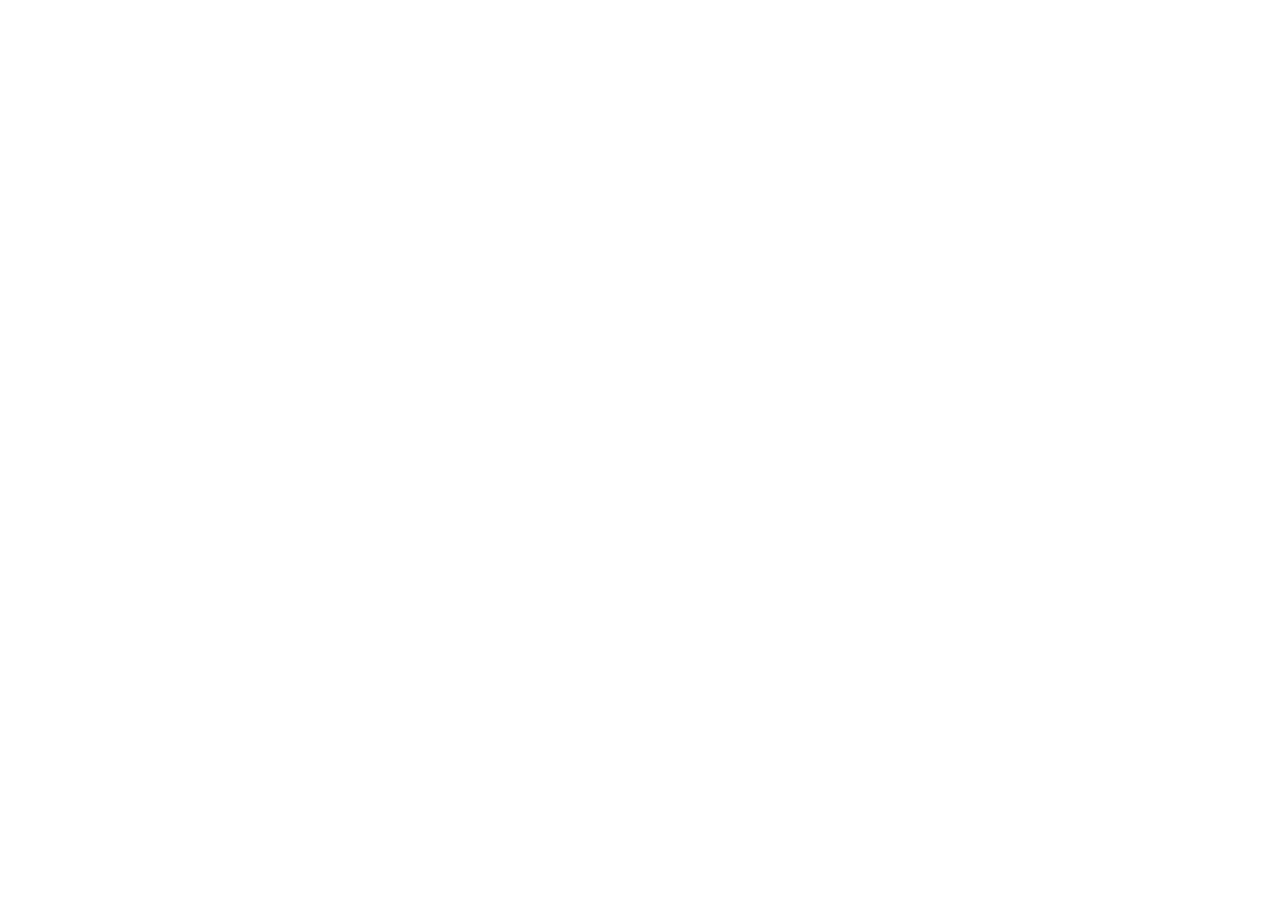
==== commit 95e1bee1: "Release Token Meter 1.2.10" ====
--- a/docs/index.html
+++ b/docs/index.html
@@ -3,225 +3,31 @@
 <head>
   <meta charset="utf-8">
   <meta name="viewport" content="width=device-width, initial-scale=1">
-  <meta name="description" content="Token Meterは、Claude CodeとCodexの利用状況をメニューバーとウィジェットで確認できるmacOSアプリです。" data-i18n-content="metaDescription">
-  <meta name="theme-color" content="#ffffff" media="(prefers-color-scheme: light)">
-  <meta name="theme-color" content="#000000" media="(prefers-color-scheme: dark)">
-  <meta property="og:title" content="Token Meter for macOS">
-  <meta property="og:description" content="Claude CodeとCodexの残量を、作業を止めずに確認。" data-i18n-content="ogDescription">
-  <meta property="og:type" content="website">
-  <meta property="og:url" content="https://takeruf.com/projects/token-meter">
-  <link rel="canonical" href="https://takeruf.com/projects/token-meter">
-  <meta property="og:image" content="https://takeruf.github.io/token_meter/screenshots/promo-at-a-glance.jpg">
-  <title>Token Meter - Claude CodeとCodexの利用状況をひと目で</title>
-  <link rel="icon" href="assets/token-meter-icon.png">
-  <link rel="apple-touch-icon" href="assets/token-meter-icon.png">
-  <script>document.documentElement.classList.add("js");</script>
-  <link rel="stylesheet" href="styles.css?v=1.2.9">
-  <script src="localization.js?v=1.2.9" defer></script>
-  <script src="interactions.js?v=1.2.9" defer></script>
+  <meta name="robots" content="noindex,follow">
+  <meta http-equiv="refresh" content="0;url=https://takeruf.com/ja/projects/token-meter">
+  <link rel="canonical" href="https://takeruf.com/ja/projects/token-meter">
+  <title>Token Meter</title>
+  <style>
+    body { margin: 0; min-height: 100vh; display: grid; place-items: center; padding: 24px;
+           color: #17201e; background: #fcfdfb; font: 15px/1.7 -apple-system, BlinkMacSystemFont, "Helvetica Neue", sans-serif; }
+    @media (prefers-color-scheme: dark) { body { color: #f2f4f1; background: #14171a; } }
+    p { margin: 0; text-align: center; }
+    a { color: #254ee8; }
+    @media (prefers-color-scheme: dark) { a { color: #8aa5ff; } }
+  </style>
+  <script>
+    (() => {
+      const supported = new Set(['ja', 'en', 'zh', 'ko']);
+      let saved;
+      try { saved = localStorage.getItem('token-meter-language'); } catch {}
+      const candidates = [saved, ...(navigator.languages || [navigator.language])];
+      const locale = candidates.map(value => String(value || '').toLowerCase().split('-')[0])
+        .find(value => supported.has(value)) || 'en';
+      location.replace('https://takeruf.com/' + locale + '/projects/token-meter' + location.search + location.hash);
+    })();
+  </script>
 </head>
 <body>
-  <a class="skip-link" href="#top" data-i18n="skipToContent">本文へスキップ</a>
-
-  <nav class="site-nav" aria-label="メインナビゲーション" data-i18n-aria-label="mainNavAria">
-    <a class="site-brand" href="#top" aria-label="Token Meter トップへ" data-i18n-aria-label="topAria" data-press>
-      <img src="assets/token-meter-icon.png" alt="" width="24" height="24">
-      <span>Token Meter</span>
-    </a>
-    <div class="nav-links">
-      <a class="nav-link" href="#overview" data-i18n="navAbout" data-press>概要</a>
-      <a class="nav-link" href="#widget" data-i18n="widgetLabel" data-press>デスクトップウィジェット</a>
-      <a class="nav-link" href="#privacy" data-i18n="navPrivacy" data-press>プライバシー</a>
-      <a class="nav-link" href="releases.html" data-i18n="navReleases" data-press>リリースノート</a>
-    </div>
-    <a class="header-download" href="https://github.com/TakeruF/token_meter/releases/download/v1.2.9/TokenMeter-1.2.9.zip" data-i18n="navDownload" data-press>ダウンロード</a>
-  </nav>
-
-  <main id="top">
-    <section class="hero" aria-labelledby="hero-title">
-      <div class="hero-content">
-        <p style="margin-bottom:24px"><a href="https://takeruf.com/projects/token-meter">takeru. / Product introduction ↗</a></p>
-        <p class="eyebrow reveal" data-i18n="eyebrow">macOS メニューバーユーティリティ</p>
-        <h1 id="hero-title" class="reveal" style="--i: 1">Token Meter</h1>
-        <p class="hero-copy lede reveal" style="--i: 2" data-i18n-html="heroCopy">Claude CodeとCodexの利用状況を、<br>作業を止めずに確認。</p>
-        <div class="hero-actions reveal" style="--i: 3">
-          <a class="button button-primary" href="https://github.com/TakeruF/token_meter/releases/download/v1.2.9/TokenMeter-1.2.9.zip" data-i18n="downloadVersion" data-press>Token Meter 1.2.9をダウンロード</a>
-          <a class="text-link" href="releases.html" data-press><span data-i18n="viewReleases">リリースノートを見る</span> <span aria-hidden="true">→</span></a>
-        </div>
-        <p class="release-meta reveal" style="--i: 3" data-i18n="heroReleaseMeta">macOS 14以降 · Apple Silicon / Intel · 署名・公証済み</p>
-      </div>
-    </section>
-
-    <section class="summary-band" aria-label="Token Meterの概要" data-i18n-aria-label="summaryAria">
-      <div class="reveal">
-        <strong data-i18n="providersTitle">3プロバイダー</strong>
-        <span>Claude Code / Codex / Copilot</span>
-      </div>
-      <div class="reveal" style="--i: 1">
-        <strong data-i18n="localTitle">ローカルファースト</strong>
-        <span data-i18n="localBody">履歴はこのMacに保存</span>
-      </div>
-      <div class="reveal" style="--i: 2">
-        <strong data-i18n="nativeTitle">4言語対応</strong>
-        <span data-i18n="nativeBody">日本語 / English / 中文 / 한국어</span>
-      </div>
-    </section>
-
-    <section class="intro" id="overview">
-      <p class="section-label reveal" data-i18n="introLabel">ひと目で確認</p>
-      <h2 class="reveal" style="--i: 1" data-i18n-html="introTitle">必要な数字だけを、<br>いつでも見える場所に。</h2>
-      <p class="body-copy reveal" style="--i: 2" data-i18n="introBody">メニューバーでは残量をすばやく確認。詳しく見たいときはダッシュボードとウィジェットから、5時間枠、週次枠、今日のトークン数を追えます。ダッシュボードは最長90日間の推移と、前日・前7日・前30日・前90日との比較にも対応します。</p>
-    </section>
-
-    <section class="promo-strip reveal" aria-label="Token Meterの画面" data-i18n-aria-label="promoAria" data-carousel>
-      <div class="promo-viewport" data-carousel-viewport>
-        <ul class="promo-track" data-carousel-track>
-          <li class="promo-slide">
-            <figure class="promo-shot">
-              <img src="screenshots/promo-at-a-glance.jpg" alt="メニューバーのポップオーバーと3サイズのウィジェットでClaudeとCodexの残量を表示するMac" data-i18n-alt="promoGlanceAlt" width="2000" height="1250" loading="lazy" decoding="async">
-              <figcaption data-i18n="promoGlanceCaption">メニューバーとウィジェットで、残量をひと目で。</figcaption>
-            </figure>
-          </li>
-          <li class="promo-slide">
-            <figure class="promo-shot">
-              <img src="screenshots/promo-dashboard.jpg" alt="日別の推移、トークン内訳、モデル別使用量を表示するToken Meterのダッシュボード" data-i18n-alt="promoDashboardAlt" width="2000" height="1250" loading="lazy" decoding="async">
-              <figcaption data-i18n="promoDashboardCaption">ダッシュボードで、日別・モデル別の内訳まで。</figcaption>
-            </figure>
-          </li>
-          <li class="promo-slide">
-            <figure class="promo-shot">
-              <img src="screenshots/promo-languages.jpg" alt="英語・日本語・中国語・韓国語を選べるToken Meterの設定画面" data-i18n-alt="promoLanguagesAlt" width="2000" height="1250" loading="lazy" decoding="async">
-              <figcaption data-i18n="promoLanguagesCaption">日本語 / English / 中文 / 한국어に対応。</figcaption>
-            </figure>
-          </li>
-        </ul>
-      </div>
-      <div class="promo-controls">
-        <button class="promo-arrow" type="button" data-carousel-prev aria-label="前の画面" data-i18n-aria-label="promoPrev" data-press>
-          <svg width="16" height="16" viewBox="0 0 24 24" fill="none" stroke="currentColor" stroke-width="2.2" stroke-linecap="round" stroke-linejoin="round" aria-hidden="true"><path d="M15 5 8 12l7 7"></path></svg>
-        </button>
-        <div class="promo-dots" data-carousel-dots></div>
-        <button class="promo-arrow" type="button" data-carousel-next aria-label="次の画面" data-i18n-aria-label="promoNext" data-press>
-          <svg width="16" height="16" viewBox="0 0 24 24" fill="none" stroke="currentColor" stroke-width="2.2" stroke-linecap="round" stroke-linejoin="round" aria-hidden="true"><path d="m9 5 7 7-7 7"></path></svg>
-        </button>
-      </div>
-      <p class="promo-hint" data-i18n="promoHint">ドラッグまたはスワイプで切り替え</p>
-    </section>
-
-    <section class="showcase" aria-label="アプリ画面と機能" data-i18n-aria-label="showcaseAria">
-      <article class="feature-row">
-        <div class="feature-copy reveal">
-          <p class="feature-number">01</p>
-          <h3 data-i18n="featureOneTitle">3つのAIを、同じ場所で。</h3>
-          <p class="body-copy" data-i18n="featureOneBody">Claude CodeとCodexを並べて表示。GitHub Copilot CLIにも対応します（トークン数のみの集計、デフォルトはオフ）。使うプロバイダーだけを選べます。</p>
-        </div>
-        <figure class="product-shot reveal" style="--i: 1">
-          <img src="screenshots/onboarding-providers.png" alt="ClaudeとCodexを選択するプロバイダー設定画面" data-i18n-alt="providersImageAlt" width="1472" height="1144" loading="lazy" decoding="async">
-          <figcaption data-i18n="providersCaption">プロバイダー選択</figcaption>
-        </figure>
-      </article>
-
-      <article class="feature-row feature-row-reverse">
-        <div class="feature-copy reveal">
-          <p class="feature-number">02</p>
-          <h3 data-i18n="featureTwoTitle">メニューバーは、あなたの見やすさで。</h3>
-          <p class="body-copy" data-i18n="featureTwoBody">Full、Compact、Icon onlyから選択。残量は5時間枠を基本に、週次枠へ切り替えられます。5時間枠が提供されていない場合は週次枠を自動表示します。</p>
-        </div>
-        <figure class="product-shot reveal" style="--i: 1">
-          <img src="screenshots/onboarding-display.png" alt="メニューバーの表示形式を選択する画面" data-i18n-alt="displayImageAlt" width="1472" height="1144" loading="lazy" decoding="async">
-          <figcaption data-i18n="displayCaption">Full / Compact / アイコンのみ</figcaption>
-        </figure>
-      </article>
-    </section>
-
-    <section class="widget-promo" id="widget" aria-labelledby="widget-title">
-      <div class="widget-promo-inner">
-        <div class="widget-promo-copy reveal">
-          <p class="section-label" data-i18n="widgetLabel">デスクトップウィジェット</p>
-          <h2 id="widget-title" data-i18n-html="widgetTitle">残量を、<br>デスクトップの<br>定位置に。</h2>
-          <p class="body-copy" data-i18n="widgetBody">Claude CodeとCodexの残量、5時間枠のリセット、今日のトークン数を、アプリを開かずに確認できます。</p>
-          <dl class="widget-points">
-            <div>
-              <dt data-i18n="widgetSizesTitle">3つのサイズ</dt>
-              <dd data-i18n="widgetSizesBody">Small / Medium / Large</dd>
-            </div>
-            <div>
-              <dt data-i18n="widgetOpenTitle">クリックで開く</dt>
-              <dd data-i18n="widgetOpenBody">そのままダッシュボードへ</dd>
-            </div>
-          </dl>
-        </div>
-
-        <figure class="widget-shot reveal" style="--i: 1">
-          <img src="screenshots/widget-large.png" alt="ClaudeとCodexの利用状況を折れ線グラフで表示するToken Meterウィジェット" data-i18n-alt="widgetImageAlt" width="688" height="688" loading="lazy" decoding="async">
-          <figcaption data-i18n="widgetCaption">Largeウィジェット · 7日間の利用推移</figcaption>
-        </figure>
-      </div>
-    </section>
-
-    <section class="privacy-band" id="privacy">
-      <div class="privacy-heading reveal">
-        <p class="section-label" data-i18n="privacyLabel">初期設定からプライバシー重視</p>
-        <h2 data-i18n-html="privacyTitle">使用履歴は、<br>このMacから出さない。</h2>
-      </div>
-      <div class="privacy-details reveal" style="--i: 1">
-        <p data-i18n="privacyBodyOne">ローカルのセッションログから、トークン数・日時・モデル名だけを集計します。プロンプト本文や応答本文、認証情報は保存しません。</p>
-        <p data-i18n="privacyBodyTwo">Claude Pro / Maxの残量確認は任意です。有効にした場合のみ、Claude Codeのサインイン情報を使ってAnthropicの使用量エンドポイントへ問い合わせます。</p>
-        <a class="text-link light" href="https://github.com/TakeruF/token_meter/blob/main/docs/privacy.md" target="_blank" rel="noreferrer" data-press><span data-i18n="privacyLink">プライバシーポリシーを読む</span> <span aria-hidden="true">→</span></a>
-      </div>
-    </section>
-
-    <section class="gallery" aria-labelledby="gallery-title">
-      <div class="gallery-heading reveal">
-        <p class="section-label" data-i18n="setupLabel">セットアップ</p>
-        <h2 id="gallery-title" data-i18n="setupTitle">数分で準備完了。</h2>
-        <p class="gallery-copy body-copy" data-i18n="setupBody">初期設定では、選んだプロバイダーの使用量を実際に読み取れるかまで確認します。読み取れない場合は、未ログインやセッションログ未作成など、直すべき点を具体的に表示。今は設定を終えて、あとから接続しても構いません。</p>
-        <a class="text-link" href="https://github.com/TakeruF/token_meter/blob/main/docs/claude-sign-in.md" target="_blank" rel="noreferrer" data-press><span data-i18n="setupManualLink">Claude Codeのサインインとキーチェーン許可を手動で行う</span> <span aria-hidden="true">→</span></a>
-      </div>
-      <figure class="gallery-shot gallery-shot-wide reveal" style="--i: 1">
-        <img src="screenshots/onboarding-ready.png" alt="初期設定の完了を示すToken Meterの画面" data-i18n-alt="readyImageAlt" width="1472" height="1144" loading="lazy" decoding="async">
-      </figure>
-    </section>
-
-    <section class="download-section" id="download">
-      <p class="section-label reveal" data-i18n="downloadLabel">ダウンロード</p>
-      <h2 class="reveal" style="--i: 1" data-i18n-html="downloadTitle">一目で<br>残量確認を。</h2>
-      <p class="download-copy body-copy reveal" style="--i: 2" data-i18n="downloadBody">ZIPを展開し、Token Meter.appをアプリケーションフォルダへ移動してください。</p>
-      <div class="reveal" style="--i: 2">
-        <a class="button button-primary" href="https://github.com/TakeruF/token_meter/releases/download/v1.2.9/TokenMeter-1.2.9.zip" data-i18n="downloadVersion" data-press>Token Meter 1.2.9をダウンロード</a>
-        <p class="release-meta" data-i18n="downloadMeta">macOS 14以降 · 約5.6 MB · Developer ID署名・Apple公証済み</p>
-        <p class="release-meta" data-i18n="windowsAvailability">Windows版は開発凍結済みで、配布・サポートしていません。</p>
-        <a class="text-link" href="https://github.com/TakeruF/token_meter/blob/main/CODE_SIGNING.md" target="_blank" rel="noreferrer" data-press>Archived Windows policy <span aria-hidden="true">→</span></a>
-      </div>
-    </section>
-  </main>
-
-  <footer class="site-footer">
-    <div class="footer-inner">
-      <nav class="footer-links" aria-label="フッターナビゲーション">
-        <a href="#top" data-i18n="navAbout">概要</a>
-        <a href="https://github.com/TakeruF/token_meter/blob/main/docs/privacy.md" target="_blank" rel="noreferrer" data-i18n="footerPrivacy">プライバシー</a>
-        <a href="https://github.com/TakeruF/token_meter/blob/main/CODE_SIGNING.md" target="_blank" rel="noreferrer">Archived Windows policy</a>
-        <a href="https://github.com/TakeruF/token_meter/releases" target="_blank" rel="noreferrer" data-i18n="footerReleases">リリース</a>
-        <a href="https://github.com/TakeruF/token_meter" target="_blank" rel="noreferrer" data-i18n="footerSource">ソースコード</a>
-        <a href="https://github.com/TakeruF/token_meter/blob/main/LICENSE" target="_blank" rel="noreferrer" data-i18n="footerLicense">ライセンス</a>
-      </nav>
-      <div class="footer-icons">
-        <a href="https://github.com/TakeruF/token_meter" target="_blank" rel="noreferrer" aria-label="GitHub">
-          <svg width="18" height="18" viewBox="0 0 24 24" fill="currentColor" aria-hidden="true">
-            <path d="M12 .7a11.5 11.5 0 0 0-3.64 22.4c.58.1.79-.25.79-.56v-2.22c-3.22.7-3.9-1.37-3.9-1.37-.53-1.34-1.29-1.7-1.29-1.7-1.05-.72.08-.7.08-.7 1.17.08 1.78 1.2 1.78 1.2 1.04 1.78 2.72 1.27 3.38.97.1-.75.4-1.27.74-1.56-2.57-.29-5.27-1.28-5.27-5.68 0-1.26.45-2.28 1.19-3.09-.12-.29-.52-1.46.11-3.05 0 0 .97-.31 3.16 1.18A10.9 10.9 0 0 1 12 6.13c.98 0 1.95.13 2.86.39 2.2-1.49 3.16-1.18 3.16-1.18.63 1.59.23 2.76.11 3.05.74.81 1.19 1.83 1.19 3.09 0 4.41-2.71 5.38-5.29 5.67.42.36.79 1.06.79 2.14v3.25c0 .31.21.67.8.56A11.5 11.5 0 0 0 12 .7Z"></path>
-          </svg>
-        </a>
-      </div>
-      <div class="language-switcher" role="group" aria-label="言語を選択" data-i18n-aria-label="languageAria">
-        <button type="button" lang="ja" data-language="ja" aria-pressed="true" data-press>日本語</button>
-        <button type="button" lang="en" data-language="en" aria-pressed="false" data-press>English</button>
-        <button type="button" lang="zh-CN" data-language="zh-CN" aria-pressed="false" data-press>中文</button>
-        <button type="button" lang="ko" data-language="ko" aria-pressed="false" data-press>한국어</button>
-      </div>
-      <p class="footer-domain">takeruf.github.io/token_meter</p>
-      <p class="footer-copyright">© 2026 Takeru Fujii · Apache License 2.0</p>
-    </div>
-  </footer>
+  <p>This page has moved to <a href="https://takeruf.com/ja/projects/token-meter">takeruf.com</a>.<br><a href="https://takeruf.com/ja/projects/token-meter">日本語</a> · <a href="https://takeruf.com/en/projects/token-meter">English</a> · <a href="https://takeruf.com/zh/projects/token-meter">中文</a> · <a href="https://takeruf.com/ko/projects/token-meter">한국어</a></p>
 </body>
 </html>
